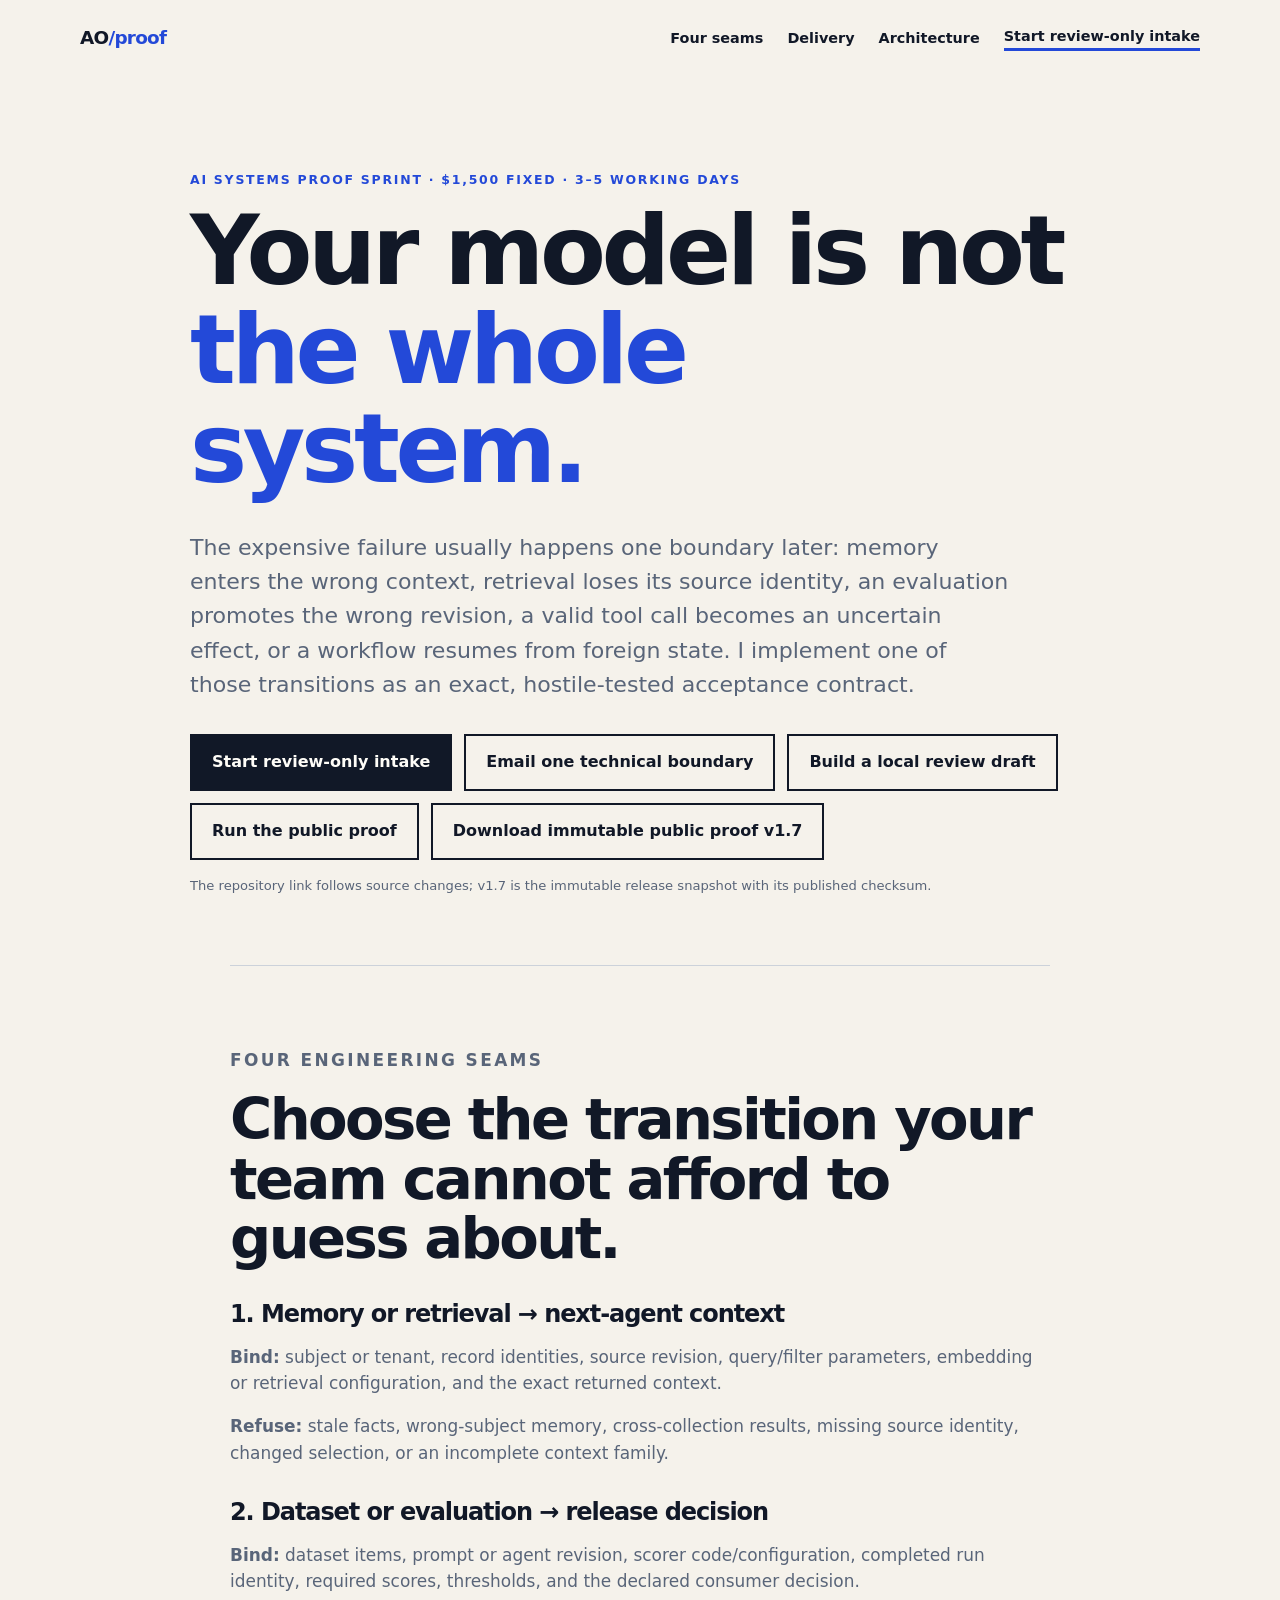
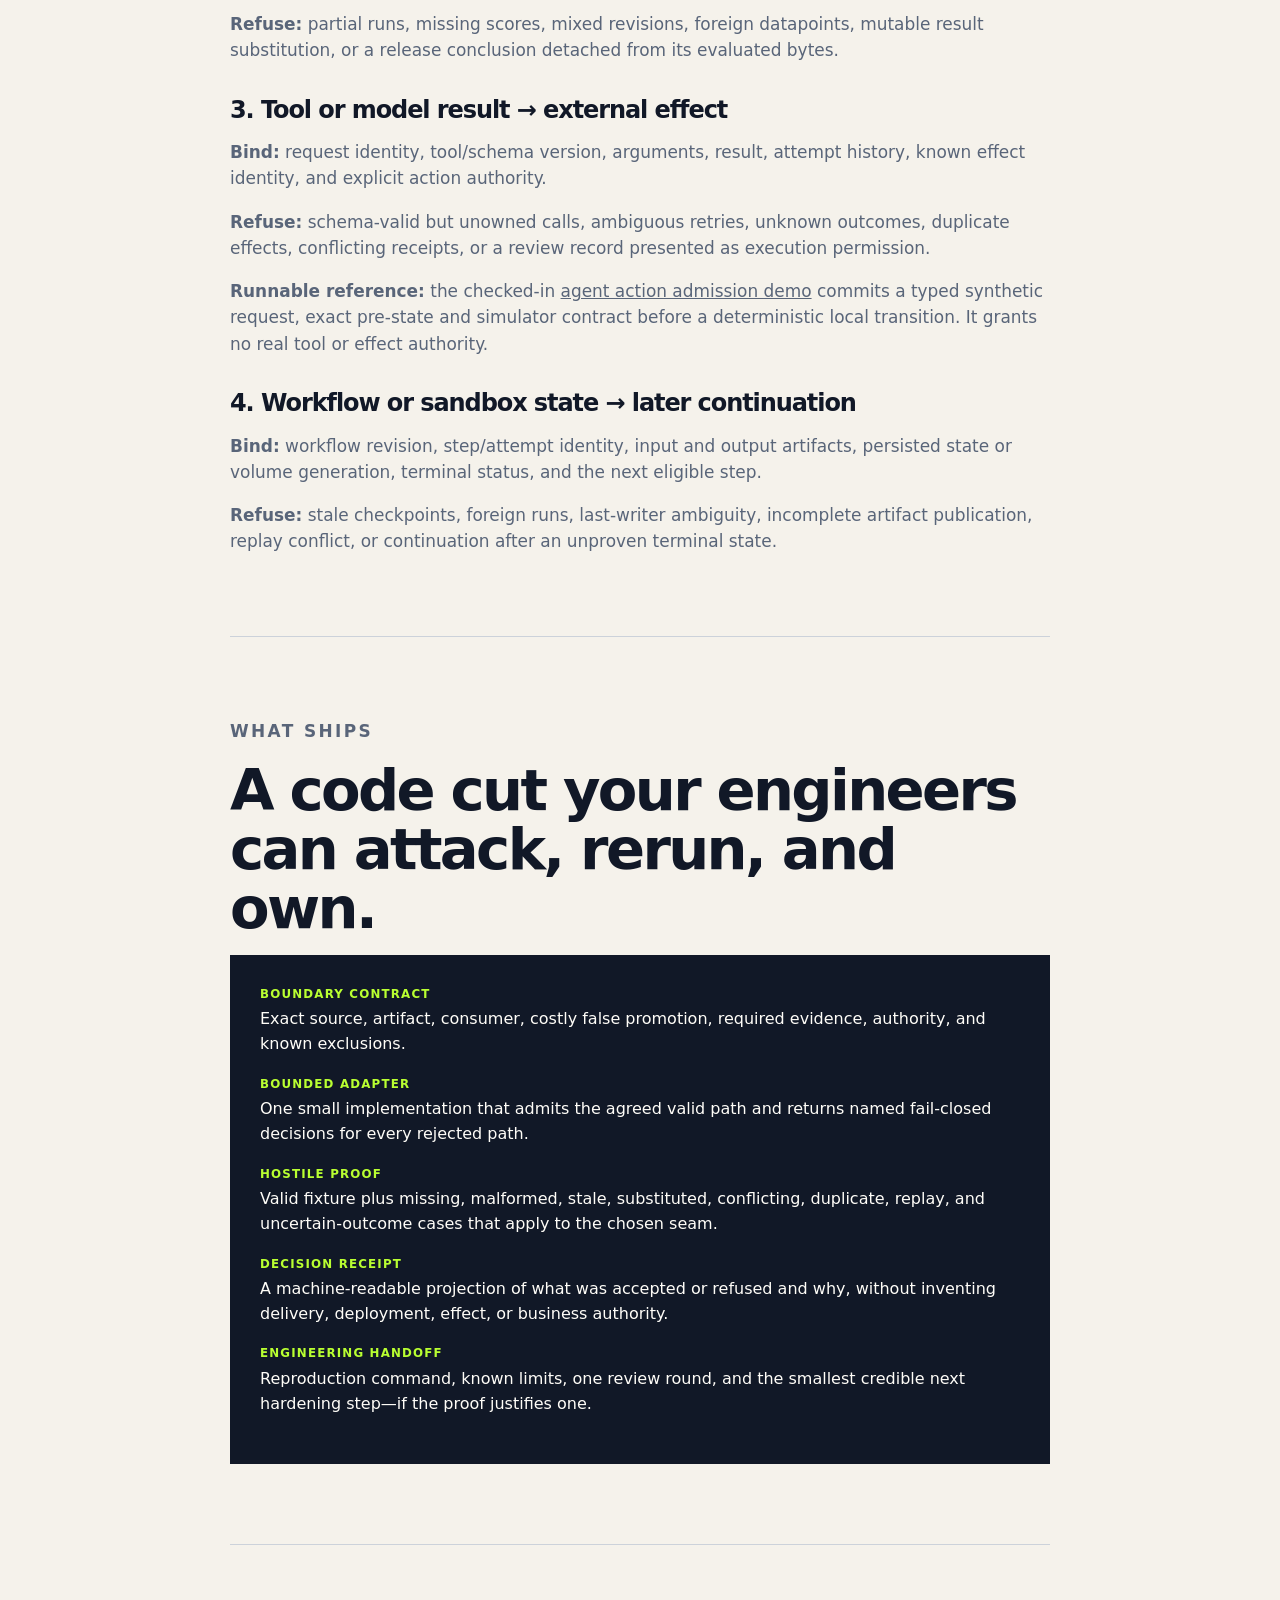
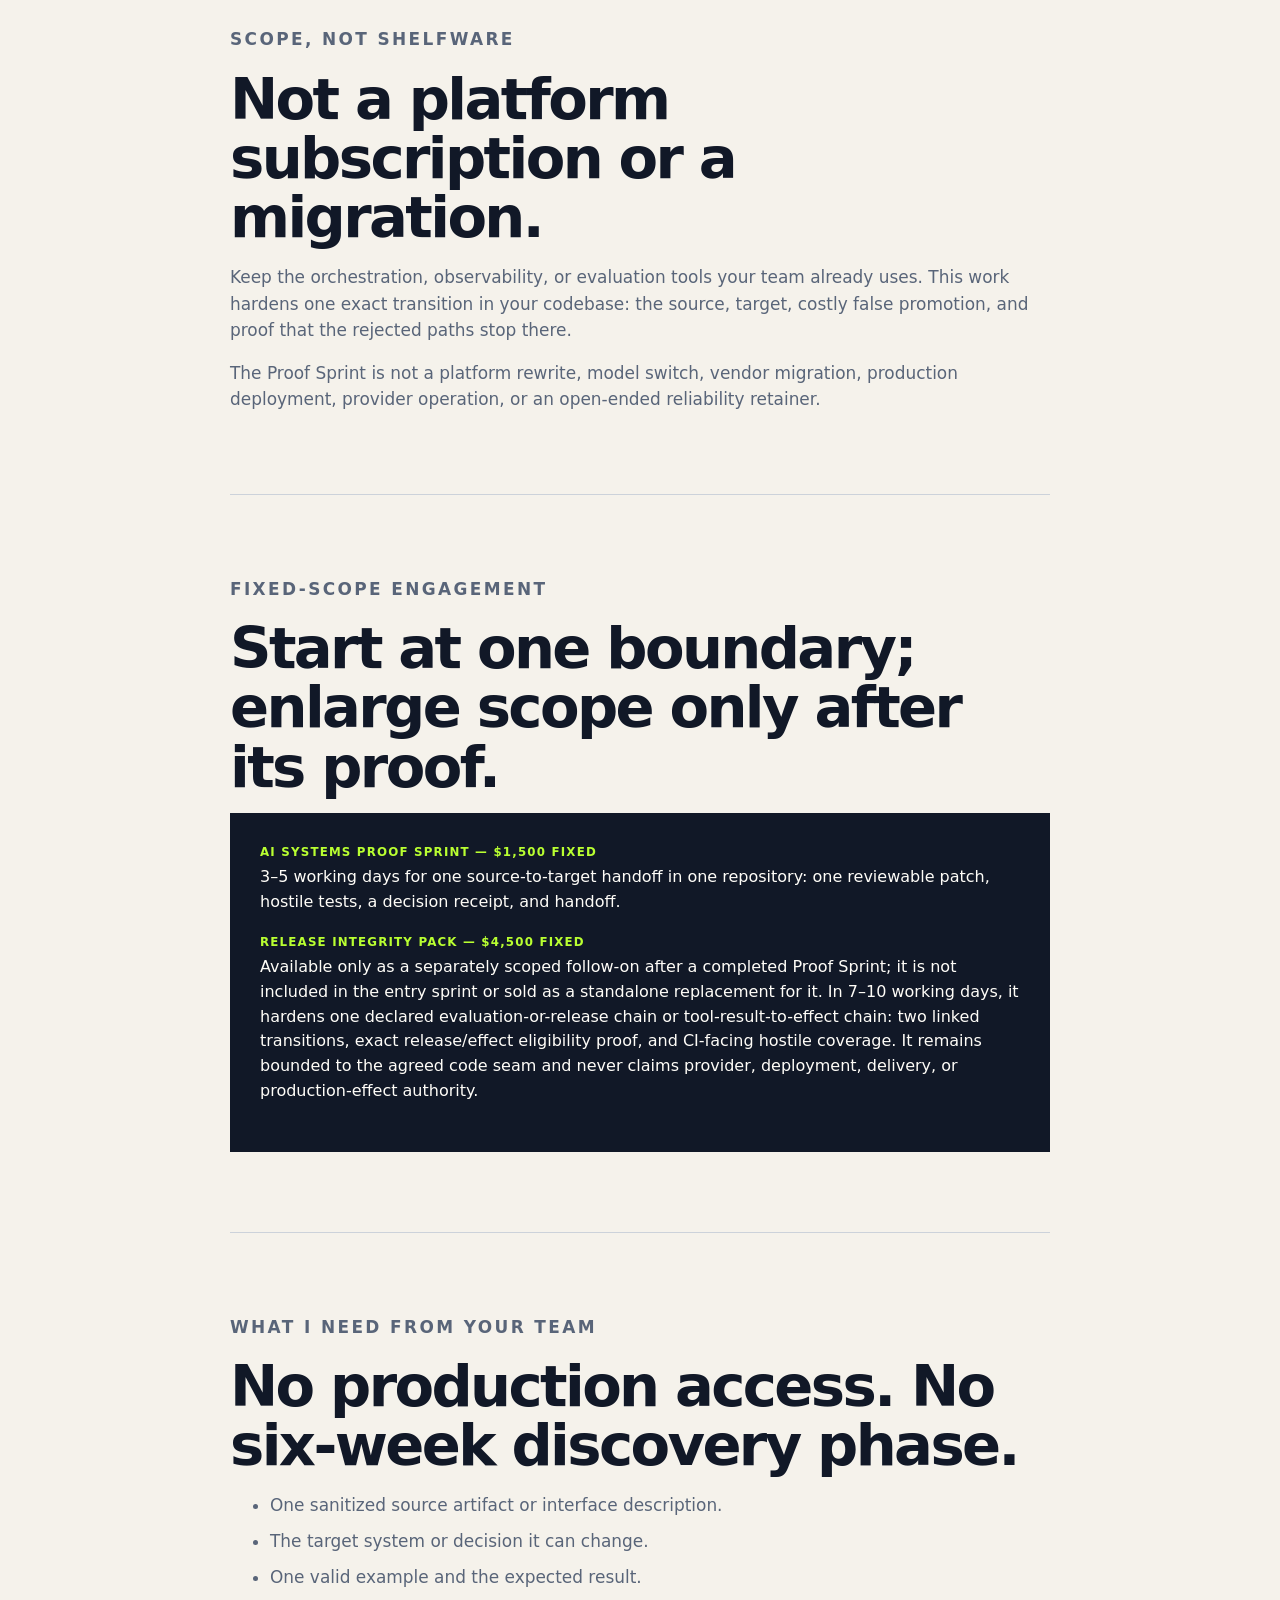
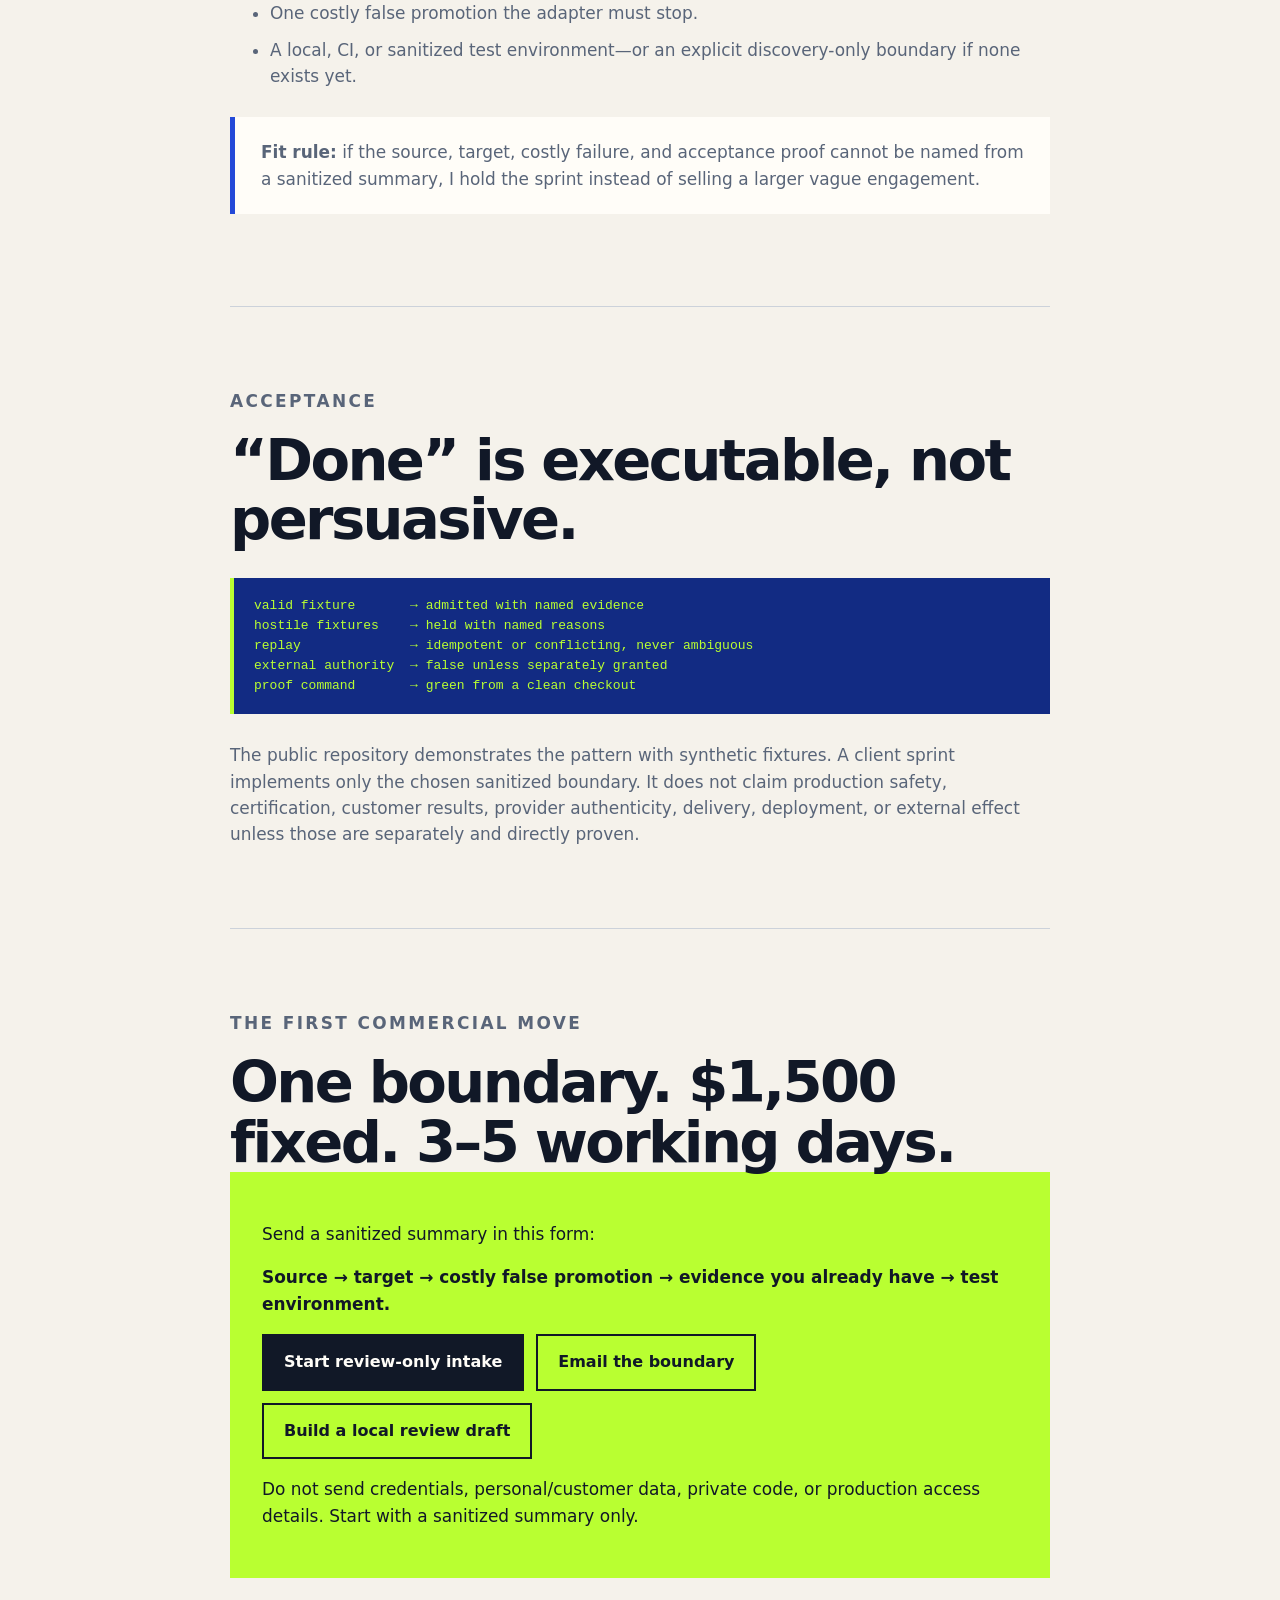
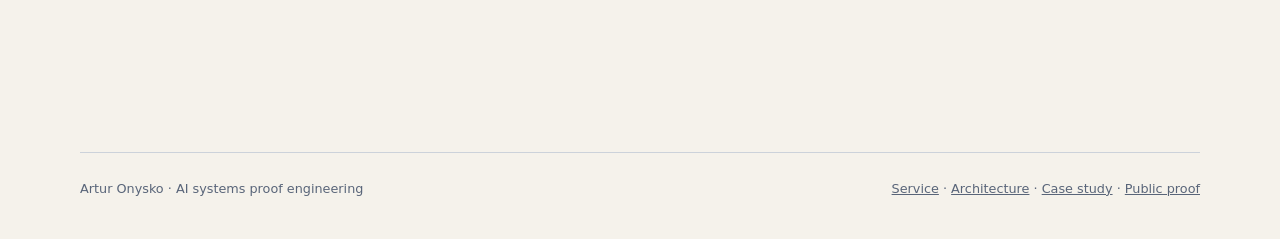
==== docs/ai-systems-sprint.html @ f6f696f4 "Merge pull request #33 from DiadkoShmek/agent/review-only-intake-primary Route Sprint primary CTA to" ====
<!doctype html>
<html lang="en">
<head>
  <meta charset="utf-8">
  <meta name="viewport" content="width=device-width, initial-scale=1">
  <meta name="description" content="A fixed $1,500 engineering sprint for one AI memory, retrieval, evaluation, tool, or workflow promotion boundary: code, hostile tests, decision receipt, and handoff.">
  <title>AI Systems Proof Sprint — Artur Onysko</title>
  <link rel="canonical" href="https://diadkoshmek.github.io/evidence-gated-agent-workflows/ai-systems-sprint.html">
  <meta property="og:type" content="website">
  <meta property="og:site_name" content="AI Systems Proof Sprint">
  <meta property="og:title" content="AI Systems Proof Sprint — Artur Onysko">
  <meta property="og:description" content="One exact AI-system promotion boundary, implemented and attacked in code in 3–5 working days.">
  <meta property="og:url" content="https://diadkoshmek.github.io/evidence-gated-agent-workflows/ai-systems-sprint.html">
  <meta name="twitter:card" content="summary">
  <meta name="twitter:title" content="AI Systems Proof Sprint">
  <meta name="twitter:description" content="Memory, retrieval, evaluation, tool and workflow handoffs that fail closed before promotion.">
  <script type="application/ld+json">{"@context":"https://schema.org","@type":"Service","name":"AI Systems Proof Sprint","description":"A fixed engineering sprint for one AI-system promotion boundary, with a bounded adapter, hostile tests, decision receipt and handoff.","url":"https://diadkoshmek.github.io/evidence-gated-agent-workflows/ai-systems-sprint.html","inLanguage":"en","provider":{"@type":"Person","name":"Artur Onysko"},"offers":{"@type":"Offer","price":"1500","priceCurrency":"USD"}}</script>
  <link rel="stylesheet" href="styles.css">
</head>
<body>
  <header class="nav shell">
    <a class="mark" href="en.html" aria-label="Service home">AO<span>/proof</span></a>
    <nav aria-label="AI systems sprint navigation">
      <a href="#seams">Four seams</a>
      <a href="#delivery">Delivery</a>
      <a href="architecture.html">Architecture</a>
      <a class="nav-cta" href="https://github.com/DiadkoShmek/evidence-gated-agent-workflows/issues/new?template=client-inquiry.yml">Start review-only intake</a>
    </nav>
  </header>

  <main>
    <article>
      <header class="article-hero shell">
        <p class="eyebrow">AI systems proof sprint · $1,500 fixed · 3–5 working days</p>
        <h1>Your model is not<br><em>the whole system.</em></h1>
        <p class="lede">The expensive failure usually happens one boundary later: memory enters the wrong context, retrieval loses its source identity, an evaluation promotes the wrong revision, a valid tool call becomes an uncertain effect, or a workflow resumes from foreign state. I implement one of those transitions as an exact, hostile-tested acceptance contract.</p>
        <div class="actions">
          <a class="button primary" href="https://github.com/DiadkoShmek/evidence-gated-agent-workflows/issues/new?template=client-inquiry.yml">Start review-only intake</a>
          <a class="button secondary" href="mailto:onyskoartur@gmail.com?subject=One%20broken%20AI%20handoff">Email one technical boundary</a>
          <a class="button secondary" href="en.html#intake">Build a local review draft</a>
          <a class="button secondary" href="https://github.com/DiadkoShmek/evidence-gated-agent-workflows">Run the public proof</a>
          <a class="button secondary" href="https://github.com/DiadkoShmek/evidence-gated-agent-workflows/releases/tag/public-proof-v1.7.0">Download immutable public proof v1.7</a>
        </div>
        <p class="micro">The repository link follows source changes; v1.7 is the immutable release snapshot with its published checksum.</p>
      </header>

      <div class="article-shell shell">
        <section id="seams">
          <p class="eyebrow">Four engineering seams</p>
          <h2>Choose the transition your team cannot afford to guess about.</h2>

          <h3>1. Memory or retrieval → next-agent context</h3>
          <p><strong>Bind:</strong> subject or tenant, record identities, source revision, query/filter parameters, embedding or retrieval configuration, and the exact returned context.</p>
          <p><strong>Refuse:</strong> stale facts, wrong-subject memory, cross-collection results, missing source identity, changed selection, or an incomplete context family.</p>

          <h3>2. Dataset or evaluation → release decision</h3>
          <p><strong>Bind:</strong> dataset items, prompt or agent revision, scorer code/configuration, completed run identity, required scores, thresholds, and the declared consumer decision.</p>
          <p><strong>Refuse:</strong> partial runs, missing scores, mixed revisions, foreign datapoints, mutable result substitution, or a release conclusion detached from its evaluated bytes.</p>

          <h3>3. Tool or model result → external effect</h3>
          <p><strong>Bind:</strong> request identity, tool/schema version, arguments, result, attempt history, known effect identity, and explicit action authority.</p>
          <p><strong>Refuse:</strong> schema-valid but unowned calls, ambiguous retries, unknown outcomes, duplicate effects, conflicting receipts, or a review record presented as execution permission.</p>
          <p><strong>Runnable reference:</strong> the checked-in <a href="https://github.com/DiadkoShmek/evidence-gated-agent-workflows/tree/main/agent-action-admission-demo">agent action admission demo</a> commits a typed synthetic request, exact pre-state and simulator contract before a deterministic local transition. It grants no real tool or effect authority.</p>

          <h3>4. Workflow or sandbox state → later continuation</h3>
          <p><strong>Bind:</strong> workflow revision, step/attempt identity, input and output artifacts, persisted state or volume generation, terminal status, and the next eligible step.</p>
          <p><strong>Refuse:</strong> stale checkpoints, foreign runs, last-writer ambiguity, incomplete artifact publication, replay conflict, or continuation after an unproven terminal state.</p>
        </section>

        <section id="delivery">
          <p class="eyebrow">What ships</p>
          <h2>A code cut your engineers can attack, rerun, and own.</h2>
          <dl class="article-decision">
            <dt>Boundary contract</dt><dd>Exact source, artifact, consumer, costly false promotion, required evidence, authority, and known exclusions.</dd>
            <dt>Bounded adapter</dt><dd>One small implementation that admits the agreed valid path and returns named fail-closed decisions for every rejected path.</dd>
            <dt>Hostile proof</dt><dd>Valid fixture plus missing, malformed, stale, substituted, conflicting, duplicate, replay, and uncertain-outcome cases that apply to the chosen seam.</dd>
            <dt>Decision receipt</dt><dd>A machine-readable projection of what was accepted or refused and why, without inventing delivery, deployment, effect, or business authority.</dd>
            <dt>Engineering handoff</dt><dd>Reproduction command, known limits, one review round, and the smallest credible next hardening step—if the proof justifies one.</dd>
          </dl>
        </section>

        <section>
          <p class="eyebrow">Scope, not shelfware</p>
          <h2>Not a platform subscription or a migration.</h2>
          <p>Keep the orchestration, observability, or evaluation tools your team already uses. This work hardens one exact transition in your codebase: the source, target, costly false promotion, and proof that the rejected paths stop there.</p>
          <p>The Proof Sprint is not a platform rewrite, model switch, vendor migration, production deployment, provider operation, or an open-ended reliability retainer.</p>
        </section>

        <section>
          <p class="eyebrow">Fixed-scope engagement</p>
          <h2>Start at one boundary; enlarge scope only after its proof.</h2>
          <dl class="article-decision">
            <dt>AI Systems Proof Sprint — $1,500 fixed</dt><dd>3–5 working days for one source-to-target handoff in one repository: one reviewable patch, hostile tests, a decision receipt, and handoff.</dd>
            <dt>Release Integrity Pack — $4,500 fixed</dt><dd>Available only as a separately scoped follow-on after a completed Proof Sprint; it is not included in the entry sprint or sold as a standalone replacement for it. In 7–10 working days, it hardens one declared evaluation-or-release chain or tool-result-to-effect chain: two linked transitions, exact release/effect eligibility proof, and CI-facing hostile coverage. It remains bounded to the agreed code seam and never claims provider, deployment, delivery, or production-effect authority.</dd>
          </dl>
        </section>

        <section>
          <p class="eyebrow">What I need from your team</p>
          <h2>No production access. No six-week discovery phase.</h2>
          <ul>
            <li>One sanitized source artifact or interface description.</li>
            <li>The target system or decision it can change.</li>
            <li>One valid example and the expected result.</li>
            <li>One costly false promotion the adapter must stop.</li>
            <li>A local, CI, or sanitized test environment—or an explicit discovery-only boundary if none exists yet.</li>
          </ul>
          <div class="article-callout"><p><strong>Fit rule:</strong> if the source, target, costly failure, and acceptance proof cannot be named from a sanitized summary, I hold the sprint instead of selling a larger vague engagement.</p></div>
        </section>

        <section>
          <p class="eyebrow">Acceptance</p>
          <h2>“Done” is executable, not persuasive.</h2>
          <pre><code>valid fixture       → admitted with named evidence
hostile fixtures    → held with named reasons
replay              → idempotent or conflicting, never ambiguous
external authority  → false unless separately granted
proof command       → green from a clean checkout</code></pre>
          <p>The public repository demonstrates the pattern with synthetic fixtures. A client sprint implements only the chosen sanitized boundary. It does not claim production safety, certification, customer results, provider authenticity, delivery, deployment, or external effect unless those are separately and directly proven.</p>
        </section>

        <section>
          <p class="eyebrow">The first commercial move</p>
          <h2>One boundary. $1,500 fixed. 3–5 working days.</h2>
          <div class="article-cta">
            <p>Send a sanitized summary in this form:</p>
            <p><strong>Source → target → costly false promotion → evidence you already have → test environment.</strong></p>
            <div class="actions">
              <a class="button primary" href="https://github.com/DiadkoShmek/evidence-gated-agent-workflows/issues/new?template=client-inquiry.yml">Start review-only intake</a>
              <a class="button secondary" href="mailto:onyskoartur@gmail.com?subject=One%20broken%20AI%20handoff">Email the boundary</a>
              <a class="button secondary" href="en.html#intake">Build a local review draft</a>
            </div>
            <p>Do not send credentials, personal/customer data, private code, or production access details. Start with a sanitized summary only.</p>
          </div>
        </section>
      </div>
    </article>
  </main>

  <footer class="shell">
    <span>Artur Onysko · AI systems proof engineering</span>
    <span><a href="en.html">Service</a> · <a href="architecture.html">Architecture</a> · <a href="case-study.html">Case study</a> · <a href="https://github.com/DiadkoShmek/evidence-gated-agent-workflows">Public proof</a></span>
  </footer>
</body>
</html>
---- docs/styles.css ----
:root {
  --ink: #111827;
  --muted: #596579;
  --paper: #f5f2eb;
  --white: #fffdf8;
  --acid: #b9ff31;
  --line: #ccd2da;
  --blue: #2349d8;
}

* { box-sizing: border-box; }
html { scroll-behavior: smooth; }
body {
  margin: 0;
  color: var(--ink);
  background: var(--paper);
  font-family: Inter, ui-sans-serif, system-ui, -apple-system, BlinkMacSystemFont, "Segoe UI", sans-serif;
  line-height: 1.55;
}
a { color: inherit; }
.shell { width: min(1120px, calc(100% - 40px)); margin-inline: auto; }
.nav { min-height: 76px; display: flex; align-items: center; justify-content: space-between; gap: 24px; }
.mark { font-weight: 900; letter-spacing: -.04em; text-decoration: none; font-size: 1.15rem; }
.mark span { color: var(--blue); }
nav { display: flex; align-items: center; gap: 24px; font-size: .9rem; font-weight: 700; }
nav a { text-decoration: none; }
.language-link { color: var(--blue); text-decoration: underline; text-underline-offset: 3px; }
.nav-cta { border-bottom: 3px solid var(--blue); }

.hero { padding: 96px 0 88px; max-width: 980px; }
.eyebrow { color: var(--blue); font-size: .78rem; font-weight: 900; letter-spacing: .14em; text-transform: uppercase; }
h1, h2, h3 { line-height: 1.03; letter-spacing: -.045em; margin: 0; }
h1 { font-size: clamp(3.35rem, 9vw, 7.4rem); max-width: 1000px; }
h1 em { font-style: normal; color: var(--blue); }
h2 { font-size: clamp(2.1rem, 5vw, 4.25rem); max-width: 840px; }
h3 { font-size: 1.5rem; }
.lede { max-width: 760px; color: var(--muted); font-size: clamp(1.1rem, 2vw, 1.38rem); margin: 32px 0; }
.actions { display: flex; flex-wrap: wrap; gap: 12px; }
.button { display: inline-block; padding: 14px 20px; border: 2px solid var(--ink); font-weight: 850; text-decoration: none; }
.primary { background: var(--ink); color: var(--white); }
.primary:hover, .primary:focus { background: var(--blue); border-color: var(--blue); }
.secondary { background: transparent; }
.micro { color: var(--muted); font-size: .82rem; margin-top: 16px; }

.signal { background: var(--ink); color: var(--white); }
.signal-grid { display: grid; grid-template-columns: repeat(4, 1fr); }
.signal-grid div { padding: 28px 22px; border-right: 1px solid #374151; }
.signal-grid div:last-child { border: 0; }
.signal strong { display: block; color: var(--acid); font-size: 2rem; }
.signal span { color: #c7ced8; font-size: .83rem; }

.section { padding-block: 110px; }
.decision-section { border-bottom: 1px solid var(--line); }
.decision-heading > p:last-child { color: var(--muted); font-size: 1.08rem; max-width: 820px; }
.decision-grid { display: grid; grid-template-columns: repeat(3, 1fr); gap: 16px; margin-top: 44px; }
.decision-grid article { background: var(--white); border: 1px solid var(--line); padding: 28px; }
.decision-grid span { color: var(--blue); font-size: .73rem; font-weight: 900; letter-spacing: .11em; text-transform: uppercase; }
.decision-grid h3 { margin: 34px 0 12px; }
.decision-grid p { color: var(--muted); margin: 0; }
.decision-offer { align-items: center; background: var(--acid); display: flex; gap: 32px; justify-content: space-between; margin-top: 16px; padding: 24px 28px; }
.decision-offer p { margin: 0; max-width: 780px; }
.decision-offer .button { flex: 0 0 auto; }
.cards { display: grid; grid-template-columns: repeat(3, 1fr); gap: 16px; margin-top: 52px; }
.cards article { min-height: 270px; background: var(--white); border: 1px solid var(--line); padding: 28px; }
.cards article > span { color: var(--blue); font-weight: 900; }
.cards h3 { margin-top: 58px; }
.cards p, .proof-section p, .fit-copy { color: var(--muted); }

.progression { border-top: 1px solid var(--line); }
.progression-heading > p:last-child { color: var(--muted); font-size: 1.08rem; max-width: 760px; }
.progression-steps { display: grid; grid-template-columns: repeat(3, 1fr); gap: 16px; list-style: none; margin: 52px 0 0; padding: 0; }
.progression-steps li { background: var(--white); border-top: 4px solid var(--blue); padding: 28px; }
.progression-steps span { color: var(--blue); font-size: .73rem; font-weight: 900; letter-spacing: .11em; text-transform: uppercase; }
.progression-steps h3 { margin: 46px 0 14px; }
.progression-steps p { color: var(--muted); margin: 0; }

.core-section { border-top: 1px solid var(--line); }
.core-heading > p:last-child { color: var(--muted); font-size: 1.08rem; max-width: 780px; }
.core-layout { display: grid; grid-template-columns: .8fr 1.2fr; gap: 24px; margin-top: 44px; }
.core-controls { display: grid; align-content: start; gap: 8px; }
.core-control { appearance: none; width: 100%; background: transparent; border: 1px solid var(--line); color: var(--ink); cursor: pointer; font: inherit; font-weight: 800; padding: 14px 16px; text-align: left; }
.core-control:hover, .core-control:focus-visible { border-color: var(--blue); outline: 3px solid color-mix(in srgb, var(--blue) 20%, transparent); outline-offset: 2px; }
.core-control.is-selected { background: var(--ink); border-color: var(--ink); color: var(--white); }
.core-card { background: var(--white); border: 1px solid var(--line); padding: 28px; }
.core-card h3 { font-size: clamp(1.9rem, 4vw, 2.8rem); margin: 8px 0 28px; }
.core-details { display: grid; grid-template-columns: repeat(2, minmax(0, 1fr)); gap: 18px; margin: 0; }
.core-details div { border-top: 1px solid var(--line); padding-top: 10px; }
.core-details dt { color: var(--blue); font-size: .73rem; font-weight: 900; letter-spacing: .11em; text-transform: uppercase; }
.core-details dd { font-weight: 800; margin: 4px 0 0; overflow-wrap: anywhere; }
.core-boundary { border-left: 4px solid var(--blue); color: var(--muted); font-size: .88rem; margin: 24px 0 0; max-width: 890px; padding-left: 14px; }

.proof-section { background: var(--blue); color: white; }
.proof-grid { display: grid; grid-template-columns: 1.4fr .8fr; gap: 72px; align-items: start; }
.proof-section .eyebrow { color: var(--acid); }
.proof-section p { color: #dce4ff; max-width: 680px; }
pre { padding: 18px 20px; background: #122b83; color: var(--acid); overflow-x: auto; border-left: 4px solid var(--acid); }
aside { background: white; color: var(--ink); padding: 30px; }
aside p { color: var(--muted) !important; }
.aside-label { color: var(--ink) !important; font-weight: 900; text-transform: uppercase; font-size: .76rem; letter-spacing: .1em; }
aside li { margin: 10px 0; }

.trace-section { border-top: 1px solid var(--line); }
.trace-heading > p:last-child { color: var(--muted); font-size: 1.08rem; max-width: 700px; }
.trace-layout { display: grid; grid-template-columns: .8fr 1.2fr; gap: 24px; margin-top: 44px; }
.trace-controls { display: grid; align-content: start; gap: 8px; }
.trace-control { appearance: none; width: 100%; background: transparent; border: 1px solid var(--line); color: var(--ink); cursor: pointer; font: inherit; font-weight: 800; padding: 14px 16px; text-align: left; }
.trace-control:hover, .trace-control:focus-visible { border-color: var(--blue); outline: 3px solid color-mix(in srgb, var(--blue) 20%, transparent); outline-offset: 2px; }
.trace-control.is-selected { background: var(--ink); border-color: var(--ink); color: var(--white); }
.trace-card { background: var(--white); border: 1px solid var(--line); padding: 28px; }
.trace-card h3 { font-size: clamp(1.9rem, 4vw, 2.8rem); margin: 8px 0 28px; }
.trace-kicker, .trace-details dt { color: var(--blue); font-size: .73rem; font-weight: 900; letter-spacing: .11em; margin: 0; text-transform: uppercase; }
.trace-details { display: grid; grid-template-columns: repeat(2, minmax(0, 1fr)); gap: 18px; margin: 0; }
.trace-details div { border-top: 1px solid var(--line); padding-top: 10px; }
.trace-details dd { font-weight: 800; margin: 4px 0 0; overflow-wrap: anywhere; }
.trace-explanation { color: var(--muted); margin: 28px 0 0; }
.trace-boundary { border-left: 4px solid var(--blue); color: var(--muted); font-size: .88rem; margin: 24px 0 0; max-width: 830px; padding-left: 14px; }

.intake-section { border-top: 1px solid var(--line); }
.intake-heading > p:last-child { color: var(--muted); font-size: 1.08rem; max-width: 760px; }
.intake-layout { display: grid; grid-template-columns: 1.1fr .9fr; gap: 24px; margin-top: 44px; }
.intake-choices { display: grid; gap: 18px; }
.intake-choices fieldset { border: 0; border-top: 1px solid var(--line); margin: 0; padding: 14px 0 0; }
.intake-choices legend { color: var(--blue); font-size: .73rem; font-weight: 900; letter-spacing: .11em; padding: 0; text-transform: uppercase; }
.choice-grid { display: grid; gap: 8px; margin-top: 12px; }
.intake-choice { appearance: none; background: var(--white); border: 1px solid var(--line); color: var(--ink); cursor: pointer; font: inherit; font-weight: 750; padding: 12px 14px; text-align: left; }
.intake-choice:hover, .intake-choice:focus-visible { border-color: var(--blue); outline: 3px solid color-mix(in srgb, var(--blue) 20%, transparent); outline-offset: 2px; }
.intake-choice.is-selected { background: var(--ink); border-color: var(--ink); color: var(--white); }
.intake-card { align-self: start; background: var(--white); border: 1px solid var(--line); padding: 28px; }
.intake-card h3 { font-size: clamp(1.8rem, 3.6vw, 2.6rem); margin: 8px 0 20px; }
.intake-card > p:not(.trace-kicker) { color: var(--muted); }
.intake-packet, .issue-form-bridge pre { background: var(--ink); border-left: 4px solid var(--acid); color: var(--white); font-size: .76rem; line-height: 1.45; margin: 0; white-space: pre-wrap; }
.issue-form-bridge { border-top: 1px solid var(--line); margin-top: 24px; padding-top: 20px; }
.issue-form-bridge h4 { font-size: 1rem; margin: 8px 0 14px; }
.intake-card .button { margin-top: 6px; }
.intake-card .reset { background: transparent; color: var(--blue); font-size: .8rem; padding: 9px 12px; }
.intake-boundary { border-left: 4px solid var(--blue); color: var(--muted); font-size: .88rem; margin: 24px 0 0; max-width: 890px; padding-left: 14px; }

.fit { display: grid; grid-template-columns: 1fr 1fr; gap: 64px; align-items: start; }
.fit-copy { font-size: 1.1rem; }
.article-hero { max-width: 900px; padding: 82px 0 56px; }
.article-hero h1 { font-size: clamp(3rem, 7.5vw, 6.4rem); }
.article-hero .lede { max-width: 820px; }
.article-shell { max-width: 820px; padding-bottom: 110px; }
.article-shell section { border-top: 1px solid var(--line); padding: 64px 0; }
.article-shell h2 { font-size: clamp(2rem, 4.5vw, 3.6rem); }
.article-shell h3 { margin: 34px 0 10px; }
.article-shell p, .article-shell li { color: var(--muted); font-size: 1.06rem; }
.article-shell li { margin: 10px 0; }
.article-shell pre { margin: 28px 0; }
.article-callout { background: var(--white); border-left: 5px solid var(--blue); margin: 28px 0; padding: 22px 26px; }
.article-callout p { margin: 0; }
.article-decision { background: var(--ink); color: var(--white); padding: 30px; }
.article-decision dt { color: var(--acid); font-size: .74rem; font-weight: 900; letter-spacing: .1em; text-transform: uppercase; }
.article-decision dd { margin: 4px 0 18px; overflow-wrap: anywhere; }
.article-cta { background: var(--acid); padding: 32px; }
.article-cta p { color: var(--ink); }
.closing { border-top: 1px solid var(--line); padding: 96px 0 112px; }
.closing h2 { margin-bottom: 30px; }
footer { border-top: 1px solid var(--line); padding: 26px 0 40px; display: flex; justify-content: space-between; gap: 16px; color: var(--muted); font-size: .8rem; }

@media (max-width: 760px) {
  .shell { width: min(100% - 28px, 1120px); }
  nav { gap: 12px; }
  nav > a:not(.nav-cta):not(.language-link) { display: none; }
  .nav-cta { font-size: .76rem; }
  .hero { padding: 64px 0; }
  .signal-grid { grid-template-columns: 1fr 1fr; }
  .signal-grid div:nth-child(2) { border-right: 0; }
  .signal-grid div:nth-child(-n+2) { border-bottom: 1px solid #374151; }
  .cards, .decision-grid, .proof-grid, .fit, .trace-layout, .core-layout, .intake-layout, .progression-steps { grid-template-columns: 1fr; }
  .decision-offer { align-items: flex-start; flex-direction: column; }
  .trace-details, .core-details { grid-template-columns: 1fr; }
  .section { padding-block: 74px; }
  .cards article { min-height: 220px; }
  footer { flex-direction: column; }
}

@media (prefers-reduced-motion: reduce) {
  html { scroll-behavior: auto; }
}
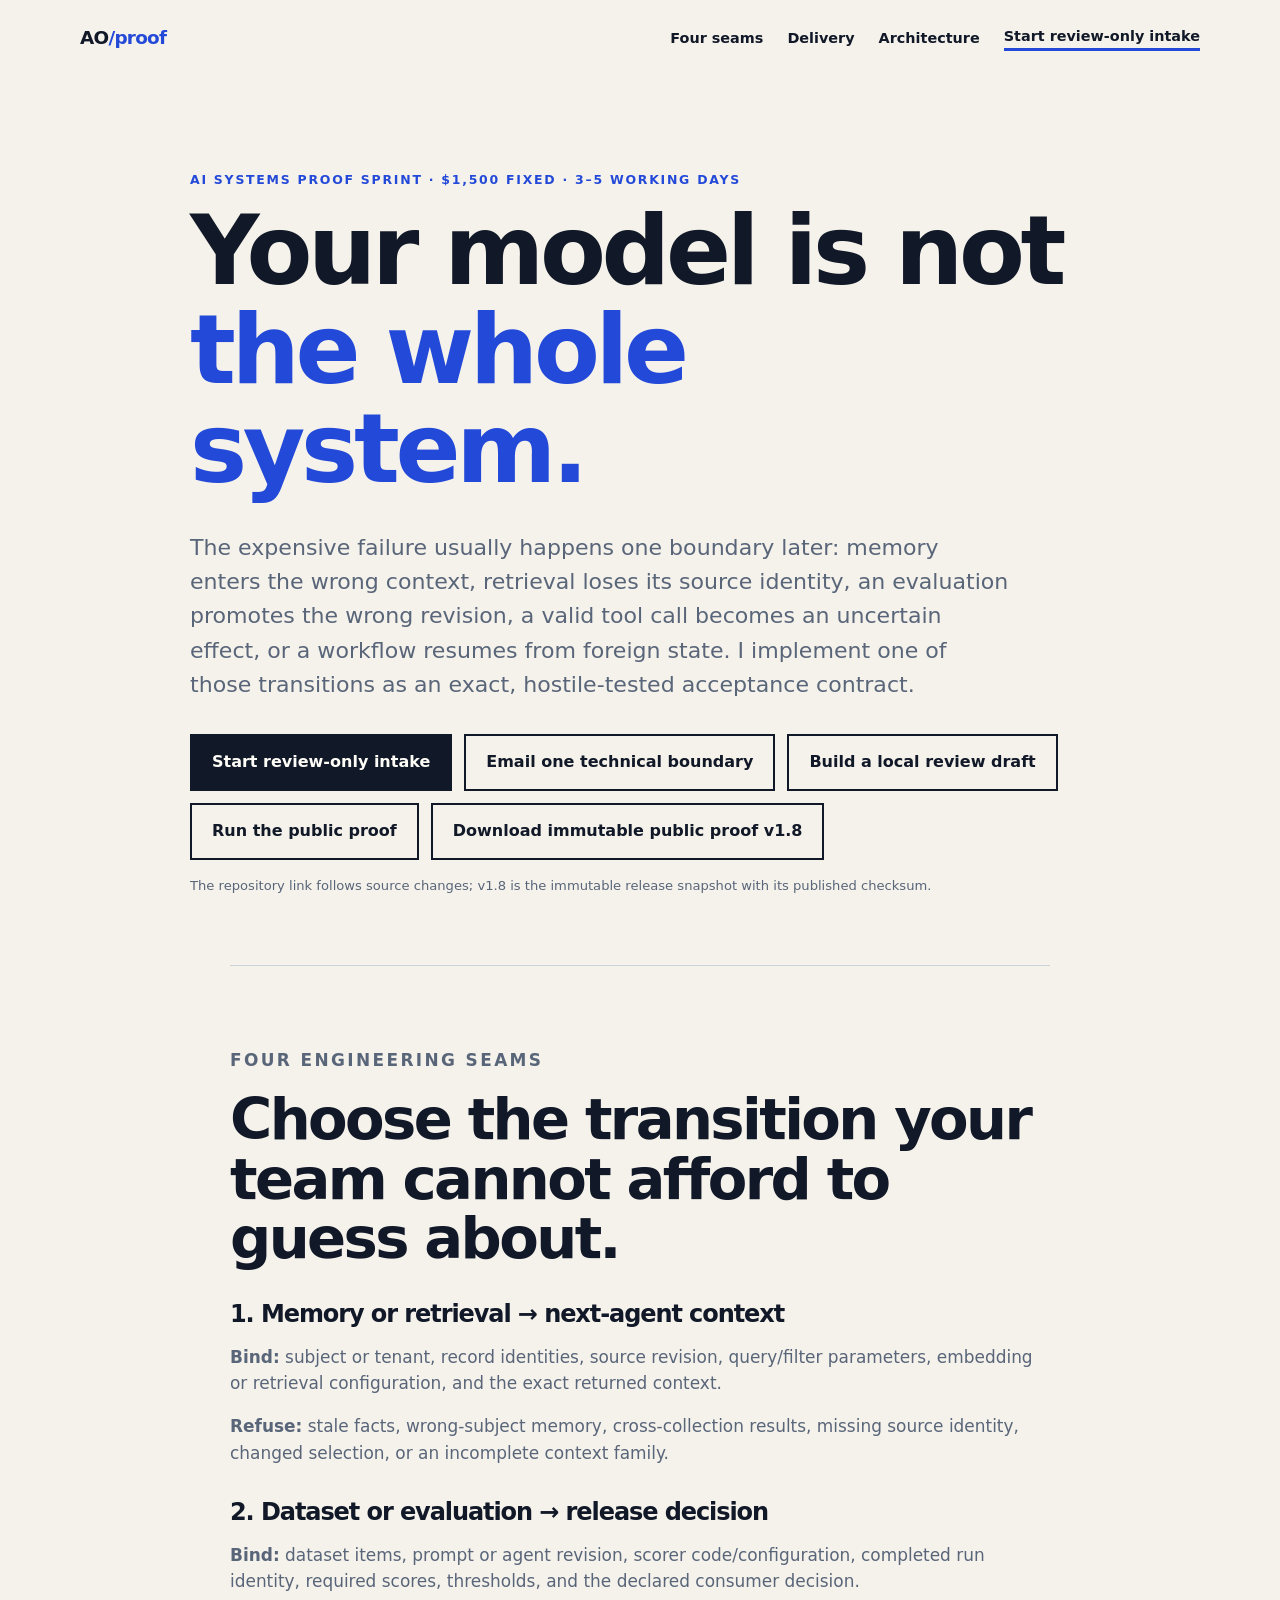
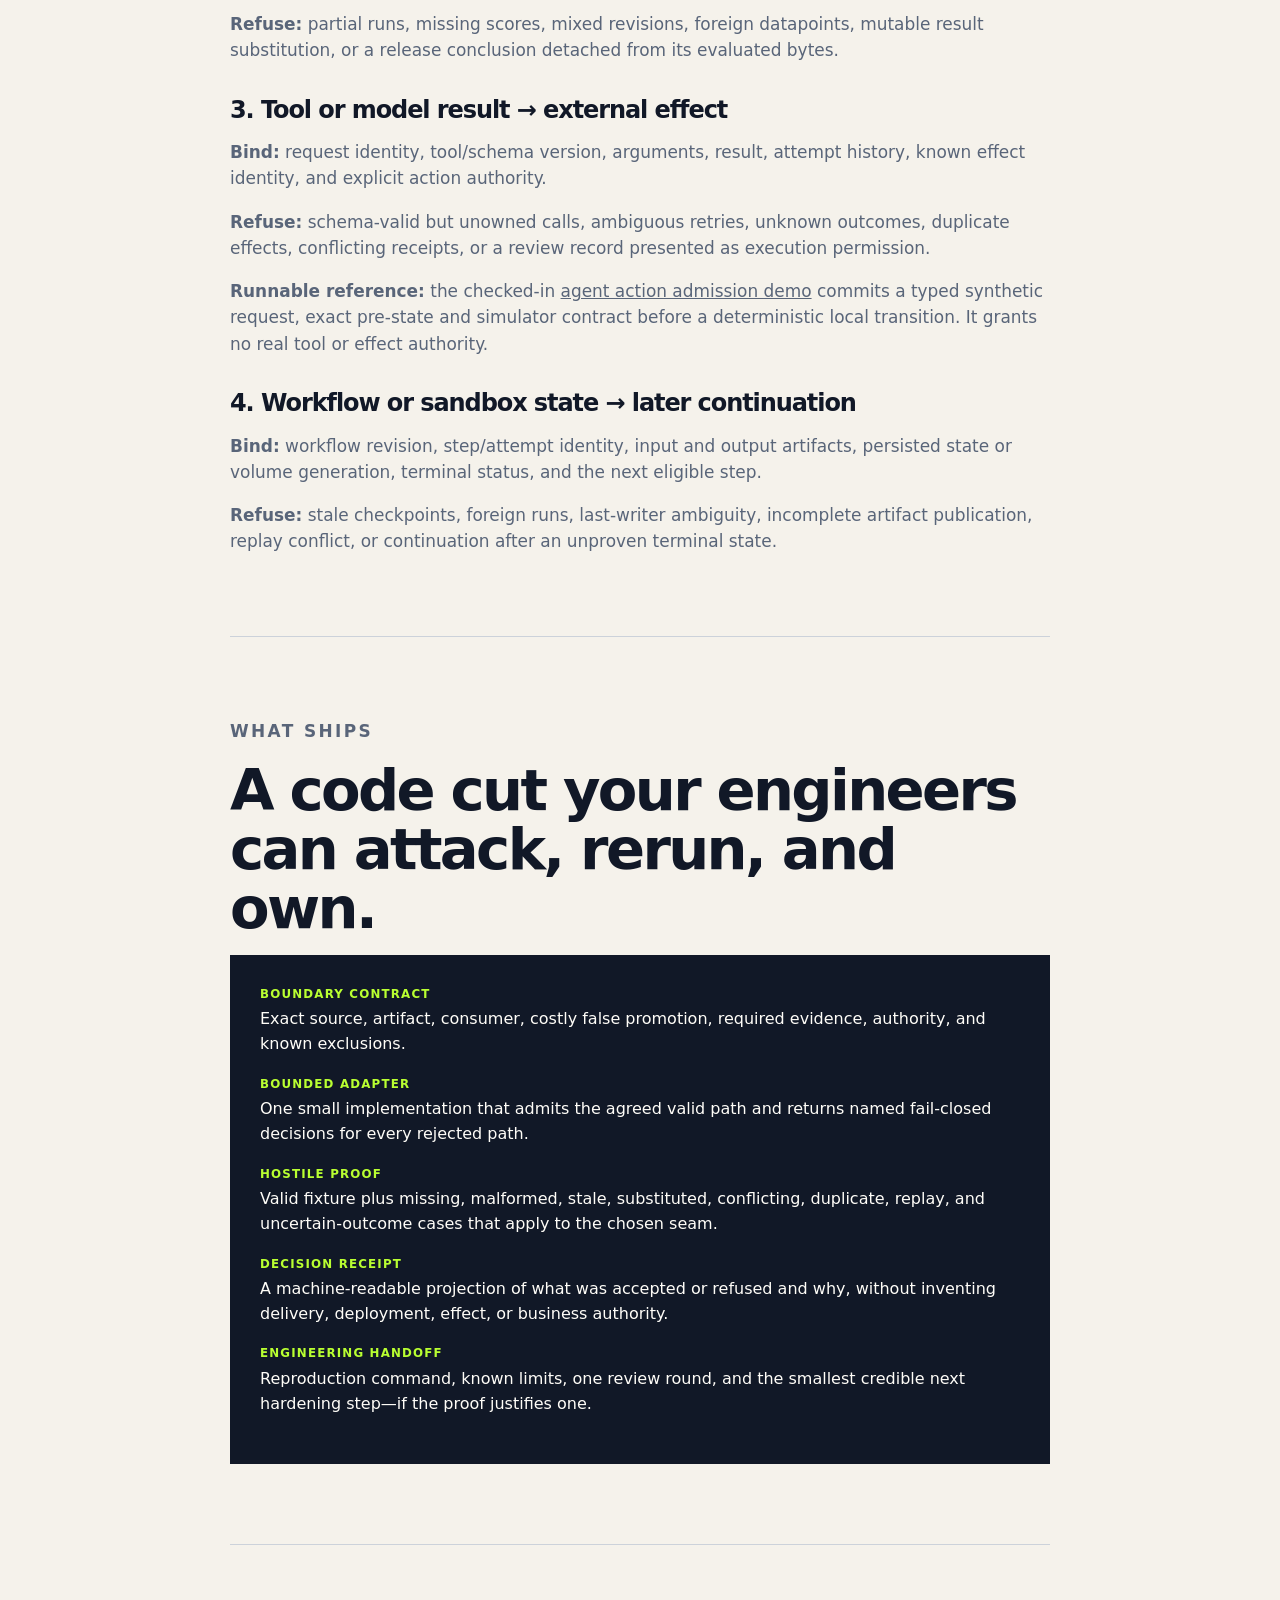
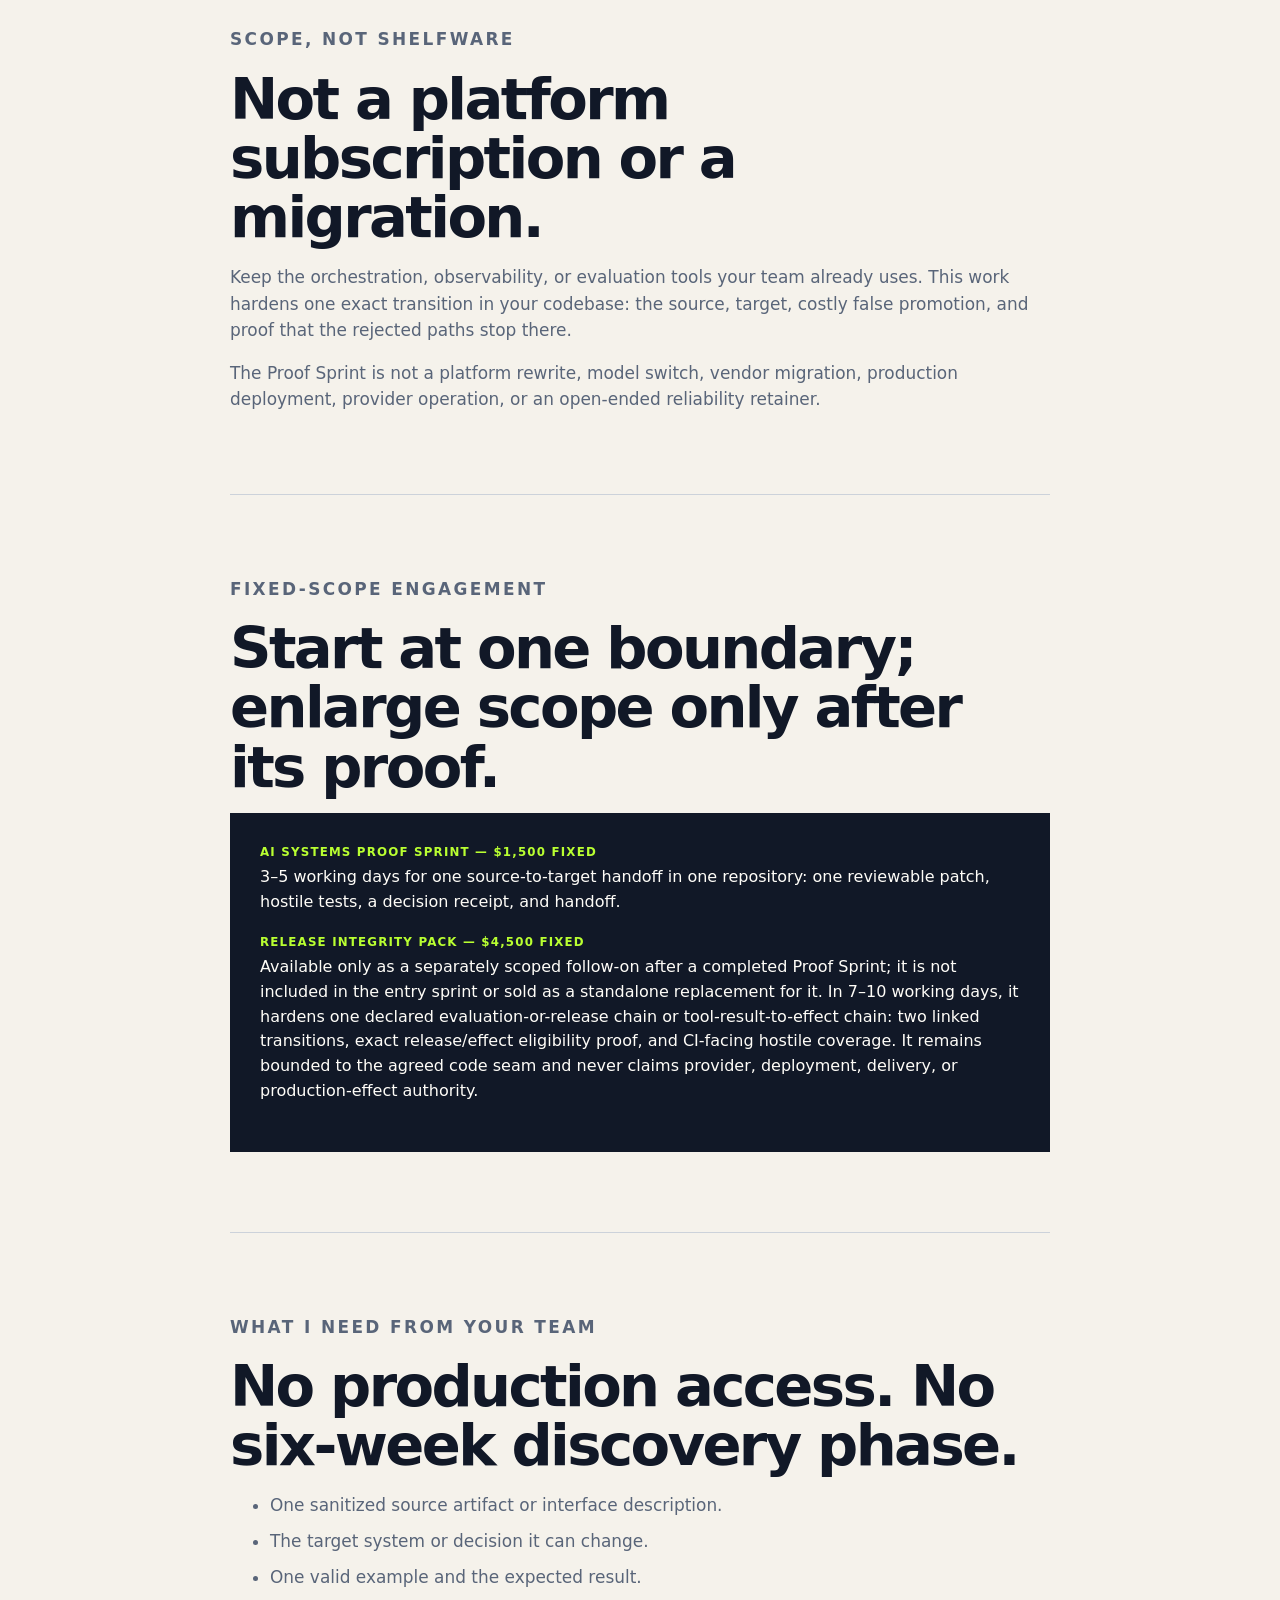
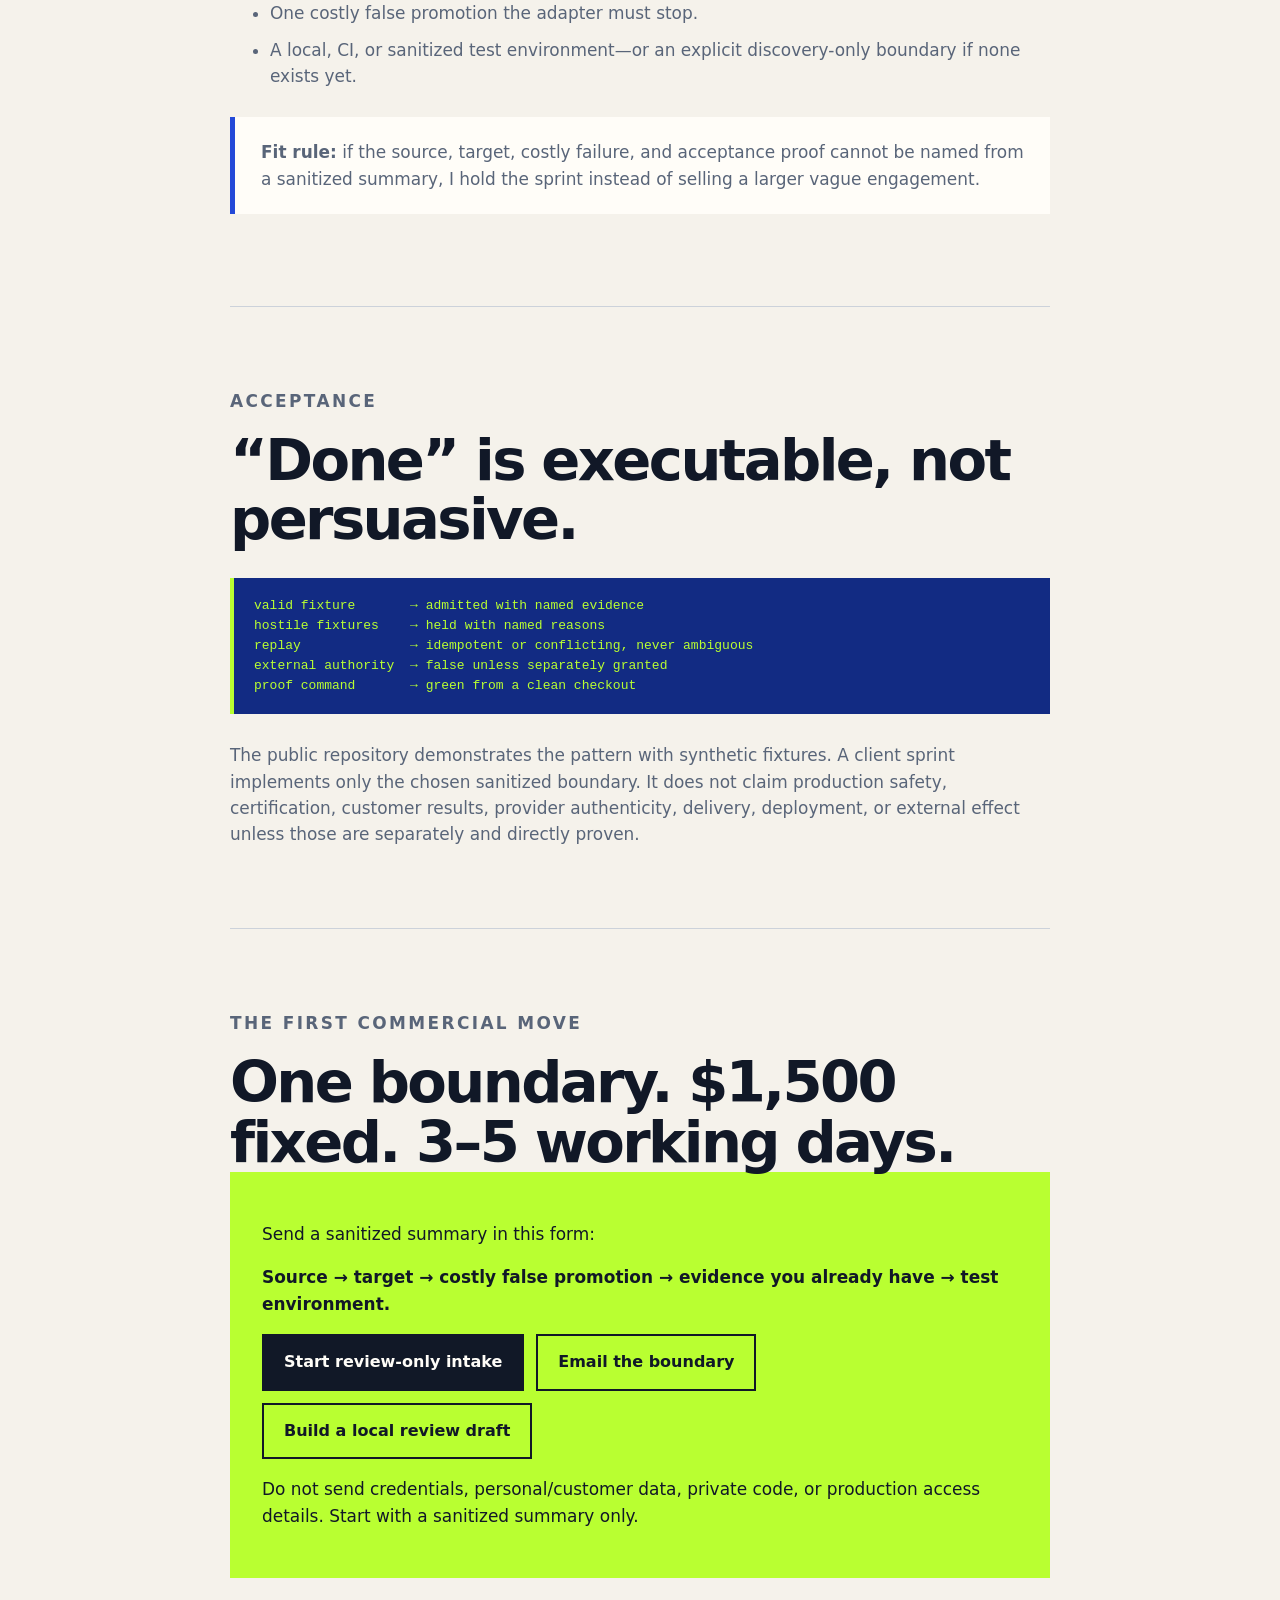
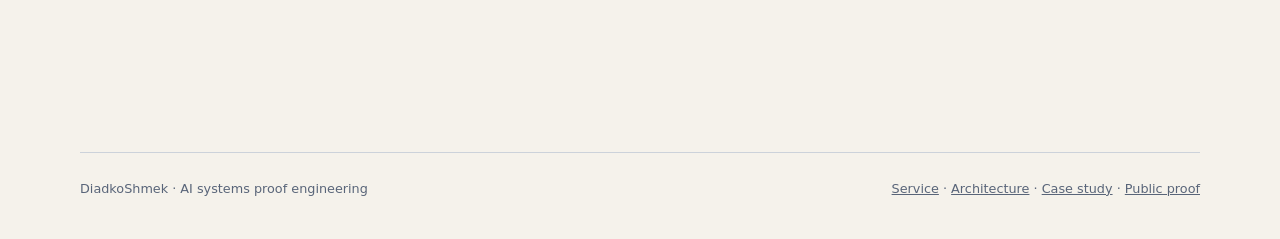
==== commit f3a75a49: "Point Sprint to immutable public proof v1.8" ====
--- a/docs/ai-systems-sprint.html
+++ b/docs/ai-systems-sprint.html
@@ -4,17 +4,17 @@
   <meta charset="utf-8">
   <meta name="viewport" content="width=device-width, initial-scale=1">
   <meta name="description" content="A fixed $1,500 engineering sprint for one AI memory, retrieval, evaluation, tool, or workflow promotion boundary: code, hostile tests, decision receipt, and handoff.">
-  <title>AI Systems Proof Sprint — Artur Onysko</title>
+  <title>AI Systems Proof Sprint — DiadkoShmek</title>
   <link rel="canonical" href="https://diadkoshmek.github.io/evidence-gated-agent-workflows/ai-systems-sprint.html">
   <meta property="og:type" content="website">
   <meta property="og:site_name" content="AI Systems Proof Sprint">
-  <meta property="og:title" content="AI Systems Proof Sprint — Artur Onysko">
+  <meta property="og:title" content="AI Systems Proof Sprint — DiadkoShmek">
   <meta property="og:description" content="One exact AI-system promotion boundary, implemented and attacked in code in 3–5 working days.">
   <meta property="og:url" content="https://diadkoshmek.github.io/evidence-gated-agent-workflows/ai-systems-sprint.html">
   <meta name="twitter:card" content="summary">
   <meta name="twitter:title" content="AI Systems Proof Sprint">
   <meta name="twitter:description" content="Memory, retrieval, evaluation, tool and workflow handoffs that fail closed before promotion.">
-  <script type="application/ld+json">{"@context":"https://schema.org","@type":"Service","name":"AI Systems Proof Sprint","description":"A fixed engineering sprint for one AI-system promotion boundary, with a bounded adapter, hostile tests, decision receipt and handoff.","url":"https://diadkoshmek.github.io/evidence-gated-agent-workflows/ai-systems-sprint.html","inLanguage":"en","provider":{"@type":"Person","name":"Artur Onysko"},"offers":{"@type":"Offer","price":"1500","priceCurrency":"USD"}}</script>
+  <script type="application/ld+json">{"@context":"https://schema.org","@type":"Service","name":"AI Systems Proof Sprint","description":"A fixed engineering sprint for one AI-system promotion boundary, with a bounded adapter, hostile tests, decision receipt and handoff.","url":"https://diadkoshmek.github.io/evidence-gated-agent-workflows/ai-systems-sprint.html","inLanguage":"en","provider":{"@type":"Person","name":"DiadkoShmek"},"offers":{"@type":"Offer","price":"1500","priceCurrency":"USD"}}</script>
   <link rel="stylesheet" href="styles.css">
 </head>
 <body>
@@ -36,12 +36,12 @@
         <p class="lede">The expensive failure usually happens one boundary later: memory enters the wrong context, retrieval loses its source identity, an evaluation promotes the wrong revision, a valid tool call becomes an uncertain effect, or a workflow resumes from foreign state. I implement one of those transitions as an exact, hostile-tested acceptance contract.</p>
         <div class="actions">
           <a class="button primary" href="https://github.com/DiadkoShmek/evidence-gated-agent-workflows/issues/new?template=client-inquiry.yml">Start review-only intake</a>
-          <a class="button secondary" href="mailto:onyskoartur@gmail.com?subject=One%20broken%20AI%20handoff">Email one technical boundary</a>
+          <a class="button secondary" href="mailto:207617272+DiadkoShmek@users.noreply.github.com?subject=One%20broken%20AI%20handoff">Email one technical boundary</a>
           <a class="button secondary" href="en.html#intake">Build a local review draft</a>
           <a class="button secondary" href="https://github.com/DiadkoShmek/evidence-gated-agent-workflows">Run the public proof</a>
-          <a class="button secondary" href="https://github.com/DiadkoShmek/evidence-gated-agent-workflows/releases/tag/public-proof-v1.7.0">Download immutable public proof v1.7</a>
+          <a class="button secondary" href="https://github.com/DiadkoShmek/evidence-gated-agent-workflows/releases/tag/public-proof-v1.8.0">Download immutable public proof v1.8</a>
         </div>
-        <p class="micro">The repository link follows source changes; v1.7 is the immutable release snapshot with its published checksum.</p>
+        <p class="micro">The repository link follows source changes; v1.8 is the immutable release snapshot with its published checksum.</p>
       </header>
 
       <div class="article-shell shell">
@@ -127,7 +127,7 @@
             <p><strong>Source → target → costly false promotion → evidence you already have → test environment.</strong></p>
             <div class="actions">
               <a class="button primary" href="https://github.com/DiadkoShmek/evidence-gated-agent-workflows/issues/new?template=client-inquiry.yml">Start review-only intake</a>
-              <a class="button secondary" href="mailto:onyskoartur@gmail.com?subject=One%20broken%20AI%20handoff">Email the boundary</a>
+              <a class="button secondary" href="mailto:207617272+DiadkoShmek@users.noreply.github.com?subject=One%20broken%20AI%20handoff">Email the boundary</a>
               <a class="button secondary" href="en.html#intake">Build a local review draft</a>
             </div>
             <p>Do not send credentials, personal/customer data, private code, or production access details. Start with a sanitized summary only.</p>
@@ -138,7 +138,7 @@
   </main>
 
   <footer class="shell">
-    <span>Artur Onysko · AI systems proof engineering</span>
+    <span>DiadkoShmek · AI systems proof engineering</span>
     <span><a href="en.html">Service</a> · <a href="architecture.html">Architecture</a> · <a href="case-study.html">Case study</a> · <a href="https://github.com/DiadkoShmek/evidence-gated-agent-workflows">Public proof</a></span>
   </footer>
 </body>
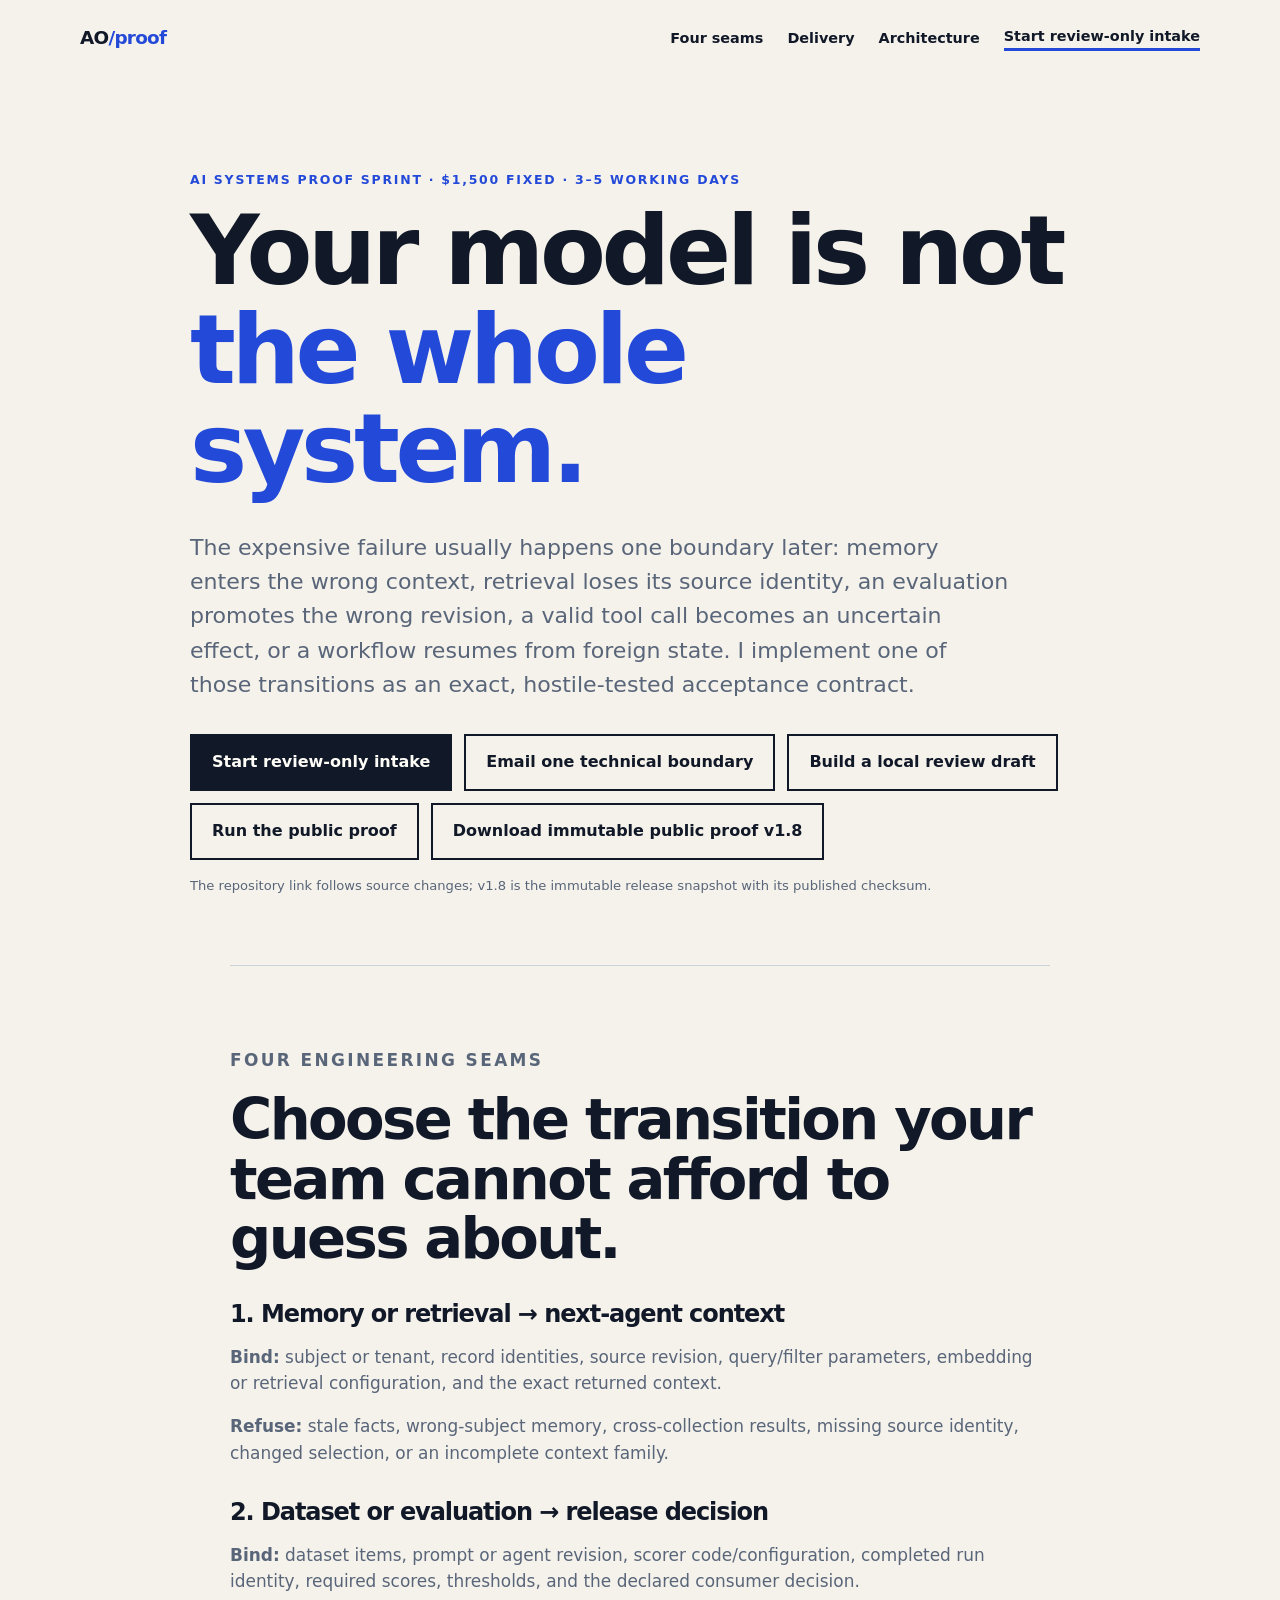
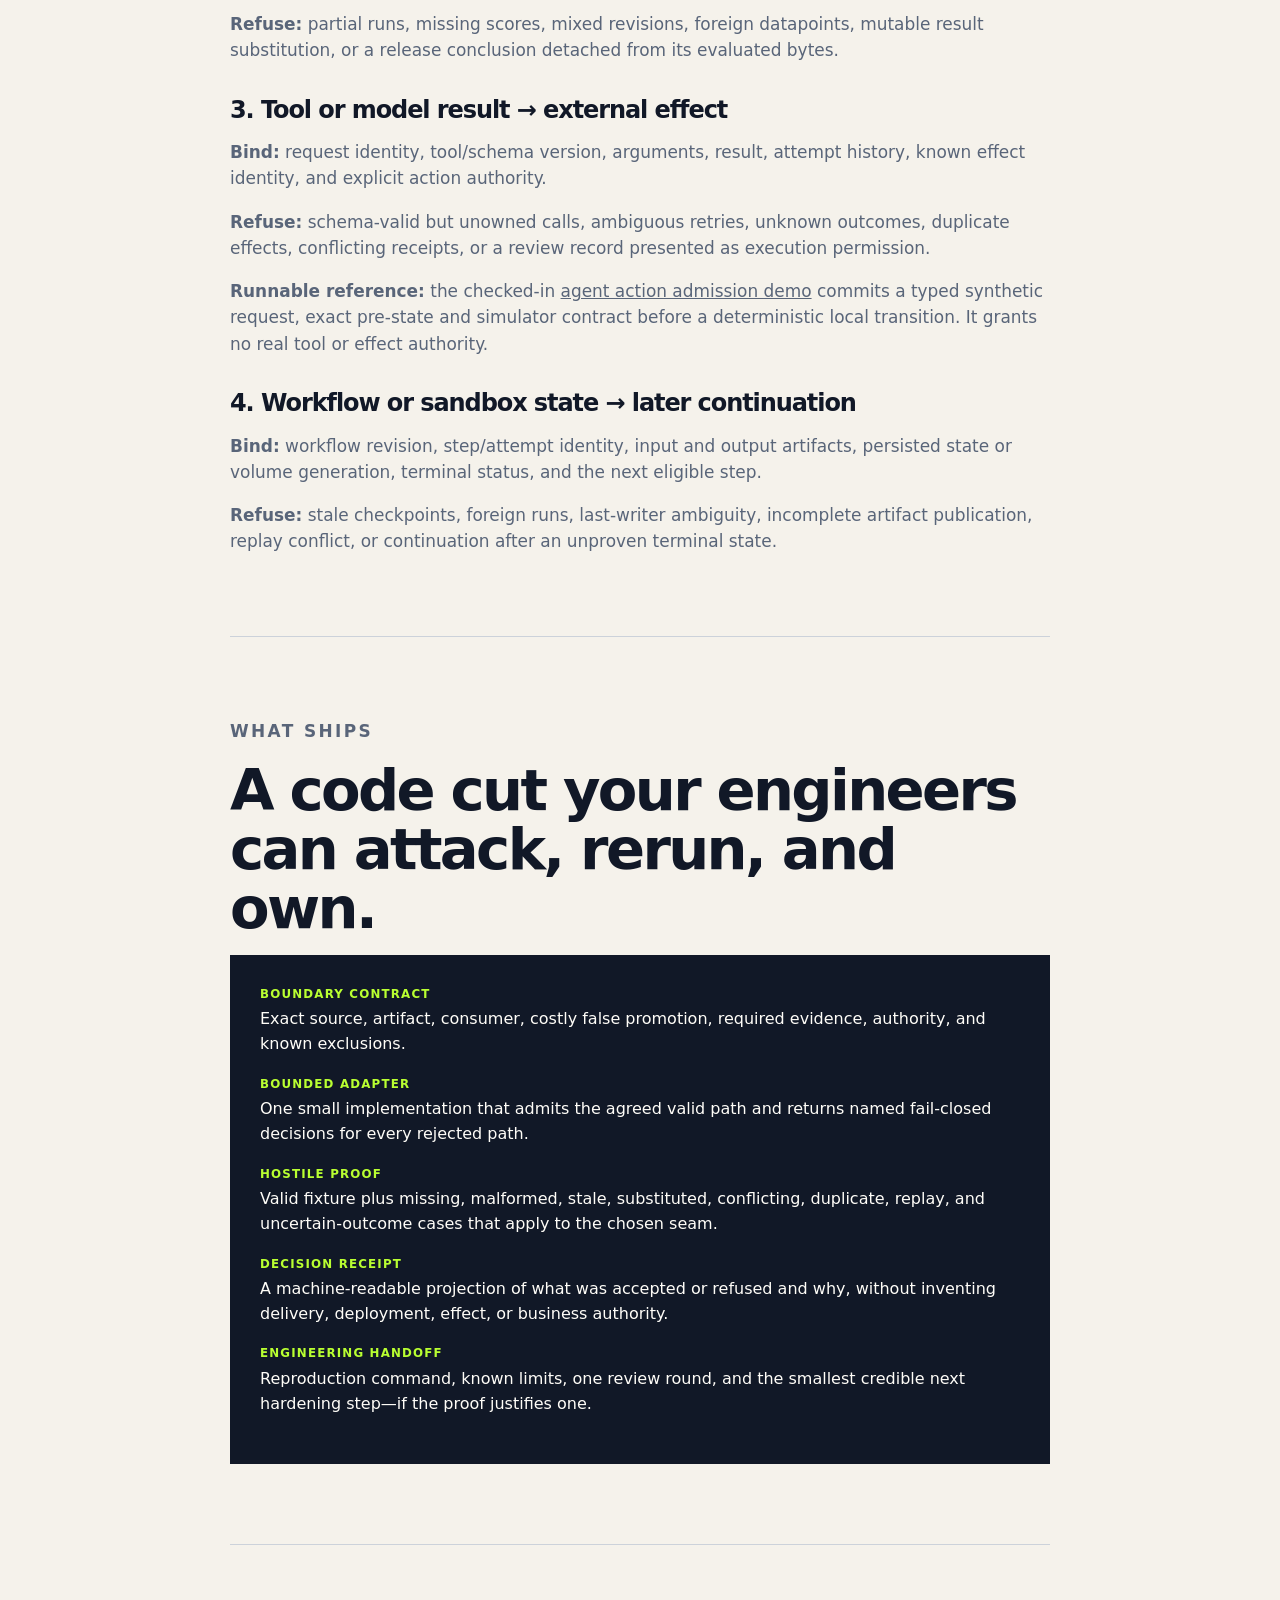
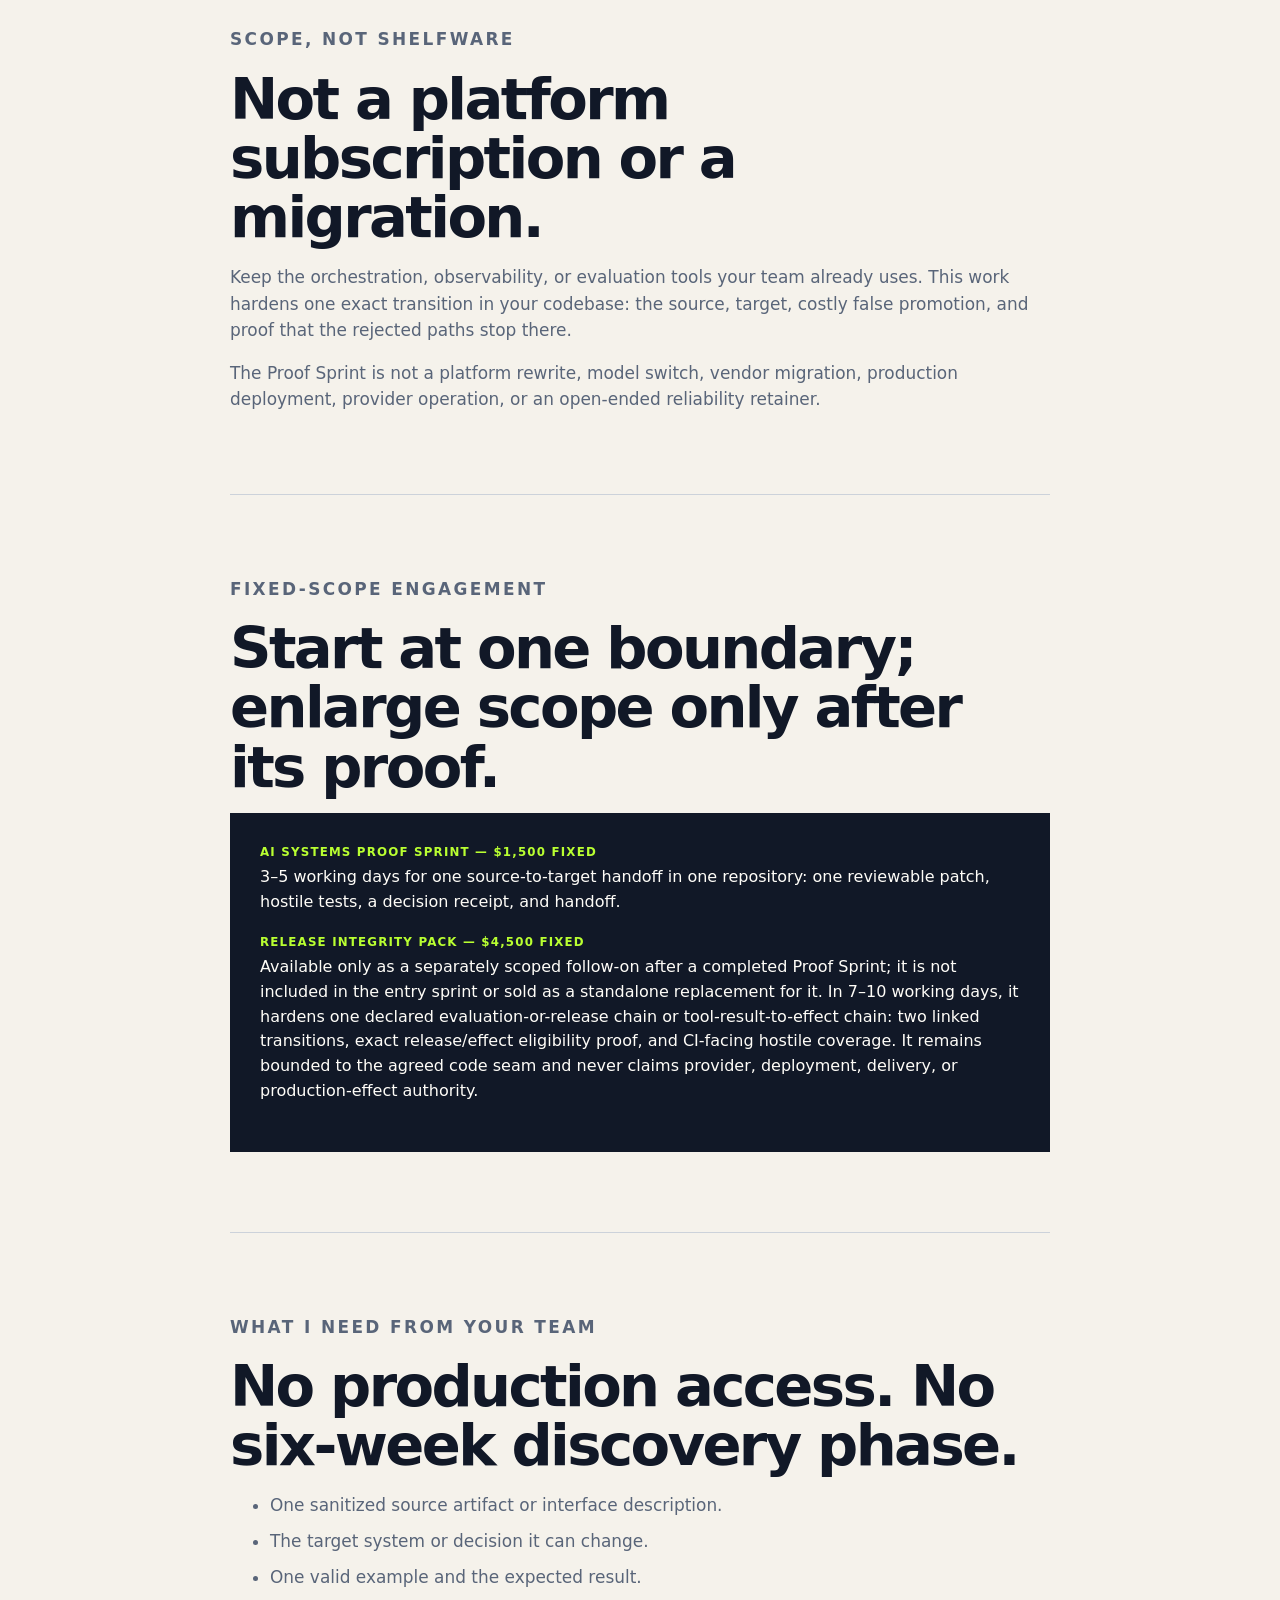
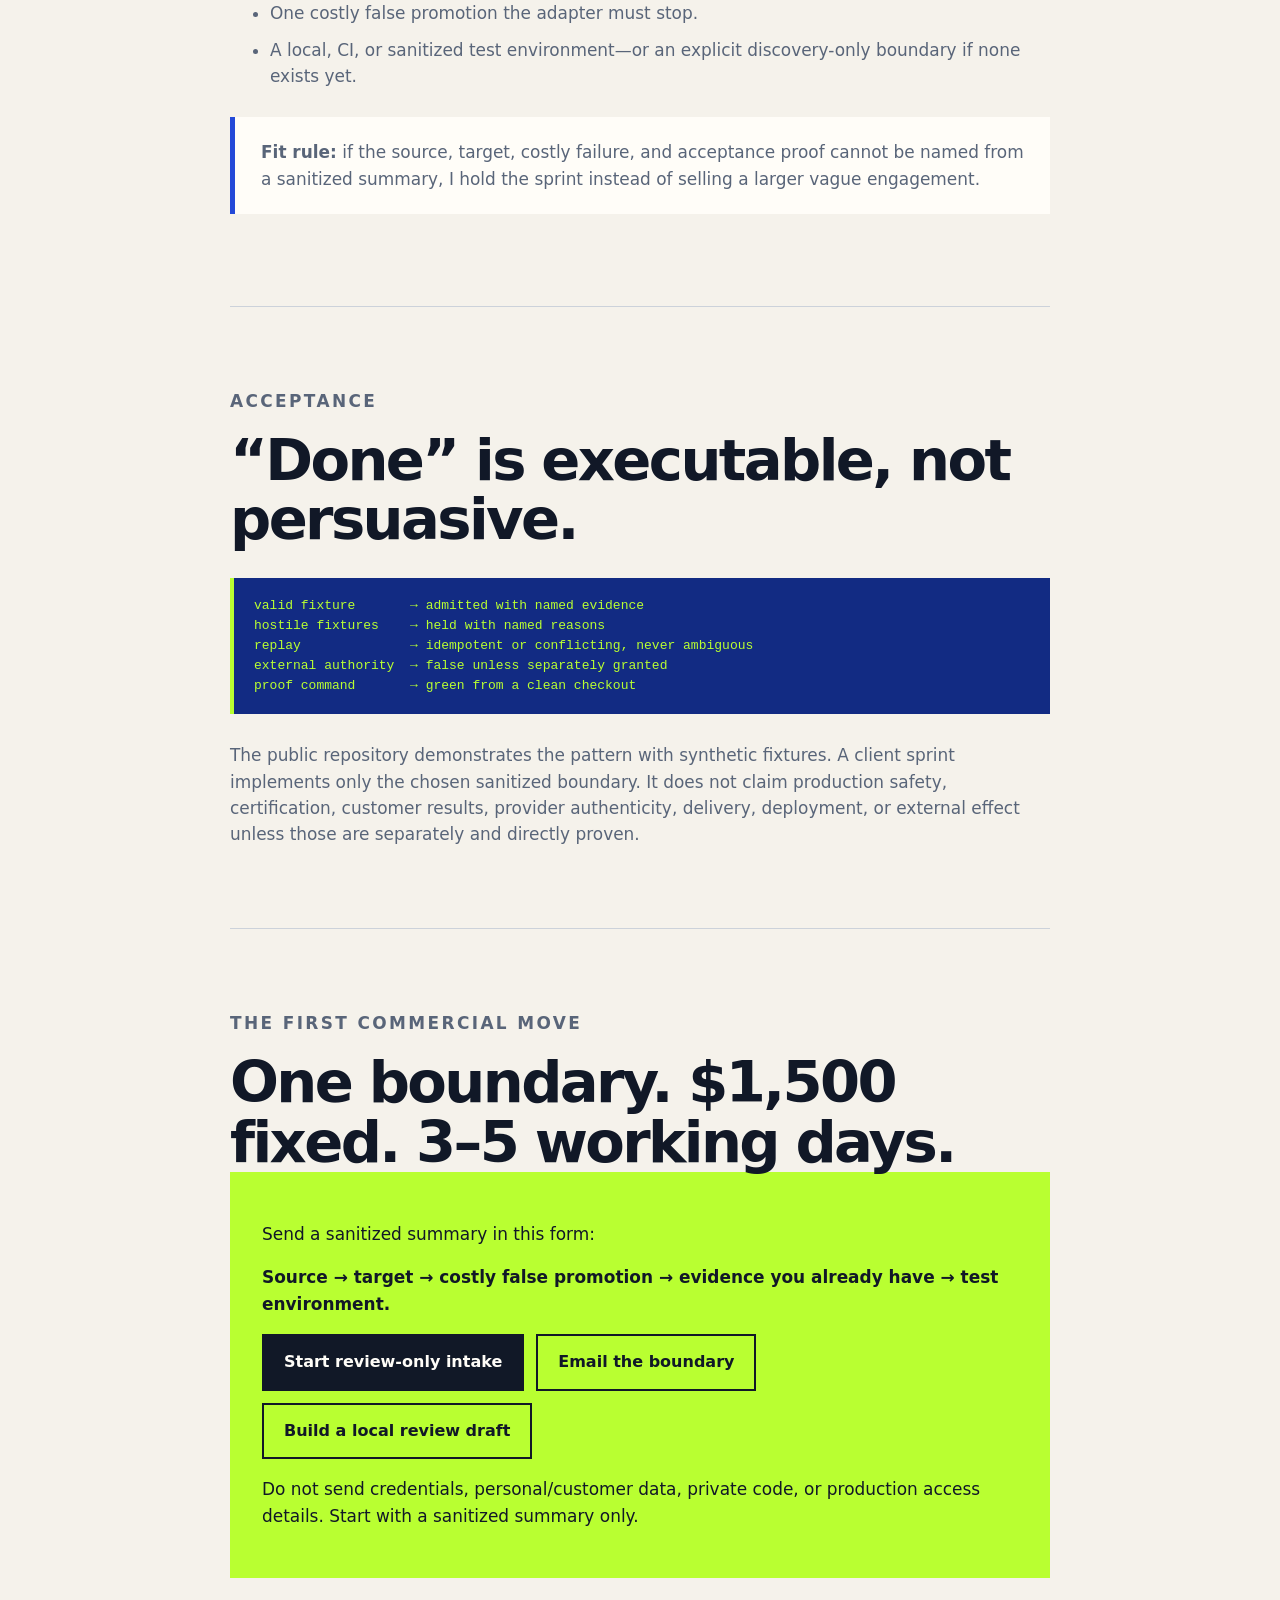
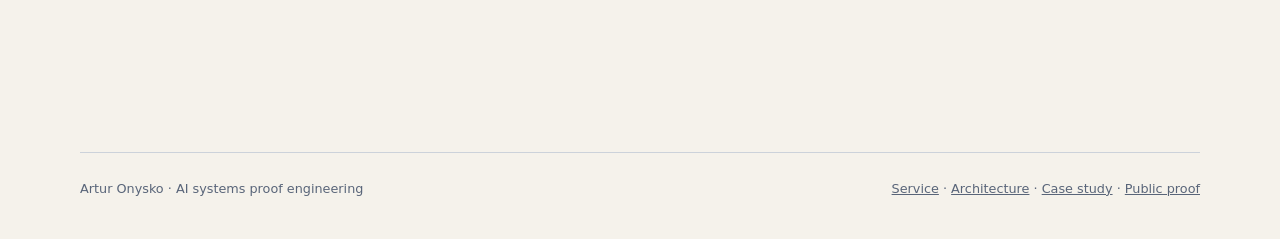
==== commit 3a12faba: "Point Sprint to immutable public proof v1.8" ====
--- a/docs/ai-systems-sprint.html
+++ b/docs/ai-systems-sprint.html
@@ -4,17 +4,17 @@
   <meta charset="utf-8">
   <meta name="viewport" content="width=device-width, initial-scale=1">
   <meta name="description" content="A fixed $1,500 engineering sprint for one AI memory, retrieval, evaluation, tool, or workflow promotion boundary: code, hostile tests, decision receipt, and handoff.">
-  <title>AI Systems Proof Sprint — DiadkoShmek</title>
+  <title>AI Systems Proof Sprint — Artur Onysko</title>
   <link rel="canonical" href="https://diadkoshmek.github.io/evidence-gated-agent-workflows/ai-systems-sprint.html">
   <meta property="og:type" content="website">
   <meta property="og:site_name" content="AI Systems Proof Sprint">
-  <meta property="og:title" content="AI Systems Proof Sprint — DiadkoShmek">
+  <meta property="og:title" content="AI Systems Proof Sprint — Artur Onysko">
   <meta property="og:description" content="One exact AI-system promotion boundary, implemented and attacked in code in 3–5 working days.">
   <meta property="og:url" content="https://diadkoshmek.github.io/evidence-gated-agent-workflows/ai-systems-sprint.html">
   <meta name="twitter:card" content="summary">
   <meta name="twitter:title" content="AI Systems Proof Sprint">
   <meta name="twitter:description" content="Memory, retrieval, evaluation, tool and workflow handoffs that fail closed before promotion.">
-  <script type="application/ld+json">{"@context":"https://schema.org","@type":"Service","name":"AI Systems Proof Sprint","description":"A fixed engineering sprint for one AI-system promotion boundary, with a bounded adapter, hostile tests, decision receipt and handoff.","url":"https://diadkoshmek.github.io/evidence-gated-agent-workflows/ai-systems-sprint.html","inLanguage":"en","provider":{"@type":"Person","name":"DiadkoShmek"},"offers":{"@type":"Offer","price":"1500","priceCurrency":"USD"}}</script>
+  <script type="application/ld+json">{"@context":"https://schema.org","@type":"Service","name":"AI Systems Proof Sprint","description":"A fixed engineering sprint for one AI-system promotion boundary, with a bounded adapter, hostile tests, decision receipt and handoff.","url":"https://diadkoshmek.github.io/evidence-gated-agent-workflows/ai-systems-sprint.html","inLanguage":"en","provider":{"@type":"Person","name":"Artur Onysko"},"offers":{"@type":"Offer","price":"1500","priceCurrency":"USD"}}</script>
   <link rel="stylesheet" href="styles.css">
 </head>
 <body>
@@ -36,7 +36,7 @@
         <p class="lede">The expensive failure usually happens one boundary later: memory enters the wrong context, retrieval loses its source identity, an evaluation promotes the wrong revision, a valid tool call becomes an uncertain effect, or a workflow resumes from foreign state. I implement one of those transitions as an exact, hostile-tested acceptance contract.</p>
         <div class="actions">
           <a class="button primary" href="https://github.com/DiadkoShmek/evidence-gated-agent-workflows/issues/new?template=client-inquiry.yml">Start review-only intake</a>
-          <a class="button secondary" href="mailto:207617272+DiadkoShmek@users.noreply.github.com?subject=One%20broken%20AI%20handoff">Email one technical boundary</a>
+          <a class="button secondary" href="mailto:onyskoartur@gmail.com?subject=One%20broken%20AI%20handoff">Email one technical boundary</a>
           <a class="button secondary" href="en.html#intake">Build a local review draft</a>
           <a class="button secondary" href="https://github.com/DiadkoShmek/evidence-gated-agent-workflows">Run the public proof</a>
           <a class="button secondary" href="https://github.com/DiadkoShmek/evidence-gated-agent-workflows/releases/tag/public-proof-v1.8.0">Download immutable public proof v1.8</a>
@@ -127,7 +127,7 @@
             <p><strong>Source → target → costly false promotion → evidence you already have → test environment.</strong></p>
             <div class="actions">
               <a class="button primary" href="https://github.com/DiadkoShmek/evidence-gated-agent-workflows/issues/new?template=client-inquiry.yml">Start review-only intake</a>
-              <a class="button secondary" href="mailto:207617272+DiadkoShmek@users.noreply.github.com?subject=One%20broken%20AI%20handoff">Email the boundary</a>
+              <a class="button secondary" href="mailto:onyskoartur@gmail.com?subject=One%20broken%20AI%20handoff">Email the boundary</a>
               <a class="button secondary" href="en.html#intake">Build a local review draft</a>
             </div>
             <p>Do not send credentials, personal/customer data, private code, or production access details. Start with a sanitized summary only.</p>
@@ -138,7 +138,7 @@
   </main>
 
   <footer class="shell">
-    <span>DiadkoShmek · AI systems proof engineering</span>
+    <span>Artur Onysko · AI systems proof engineering</span>
     <span><a href="en.html">Service</a> · <a href="architecture.html">Architecture</a> · <a href="case-study.html">Case study</a> · <a href="https://github.com/DiadkoShmek/evidence-gated-agent-workflows">Public proof</a></span>
   </footer>
 </body>
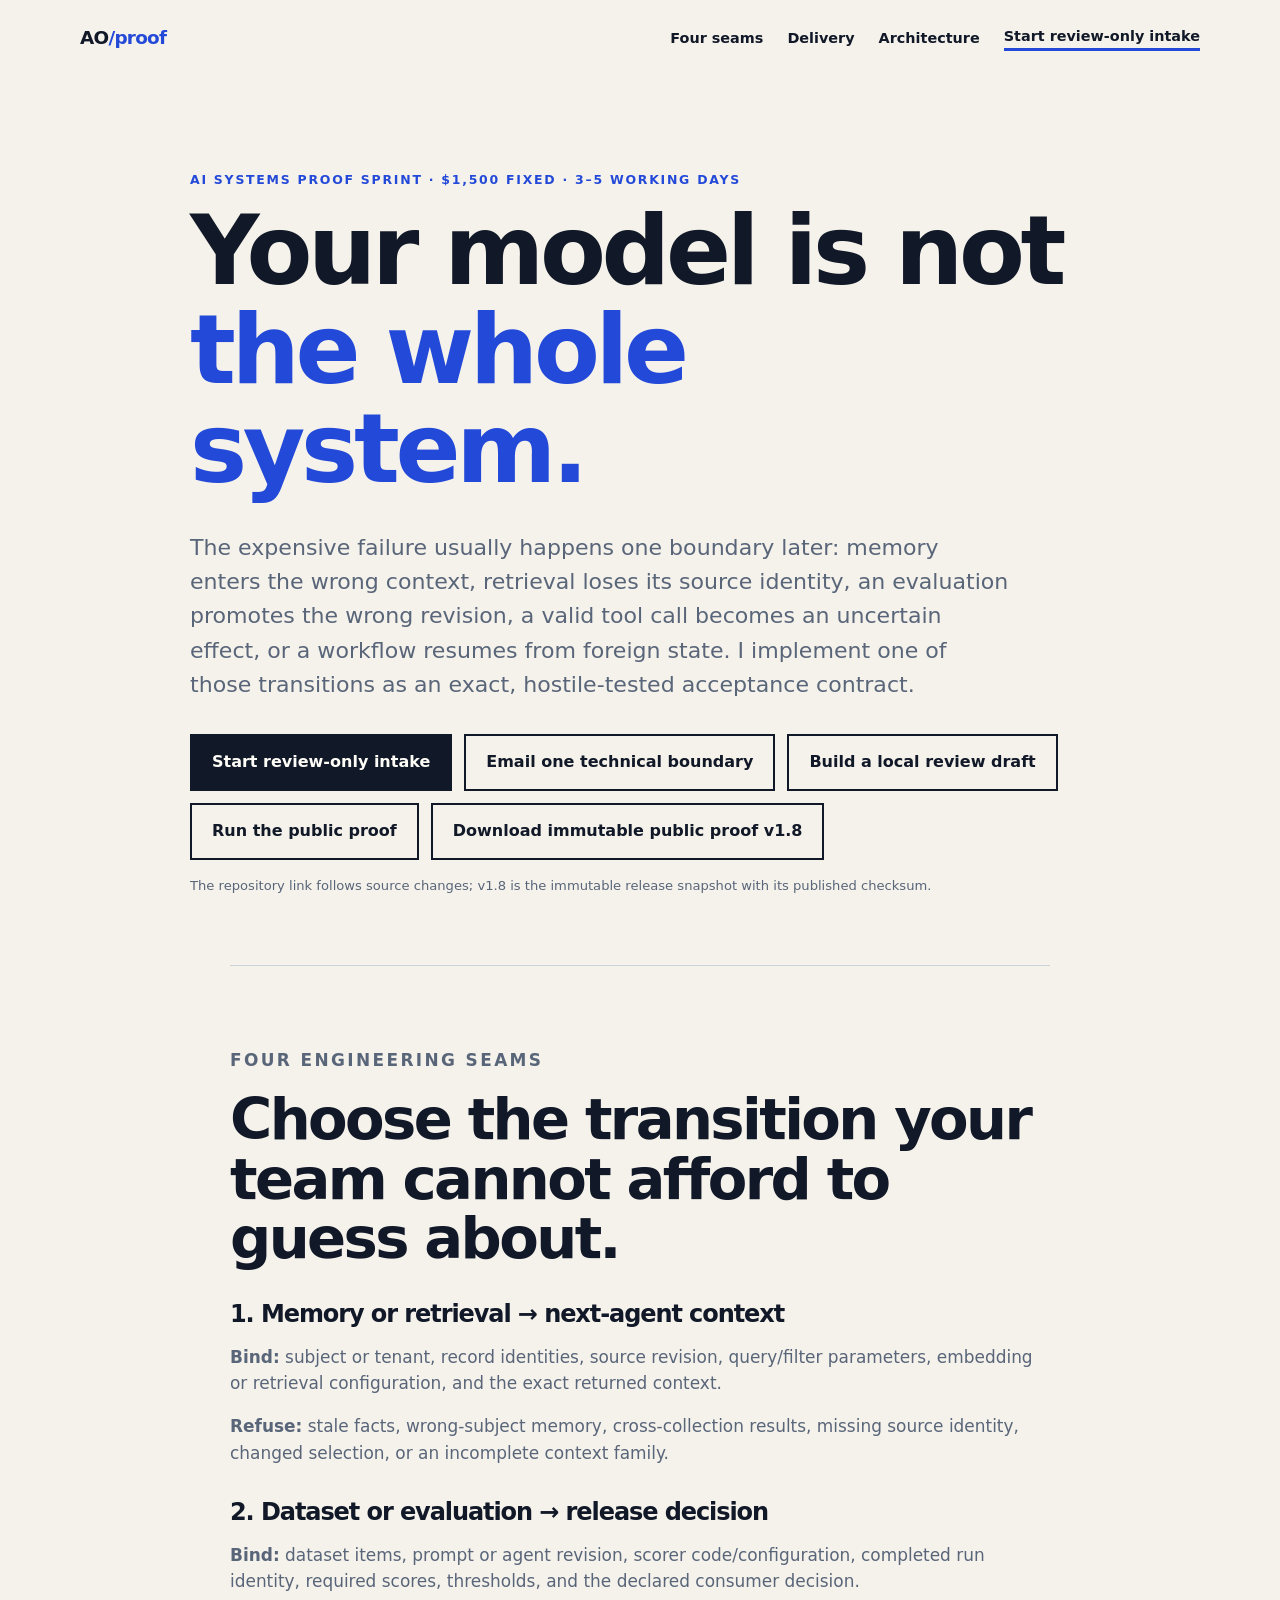
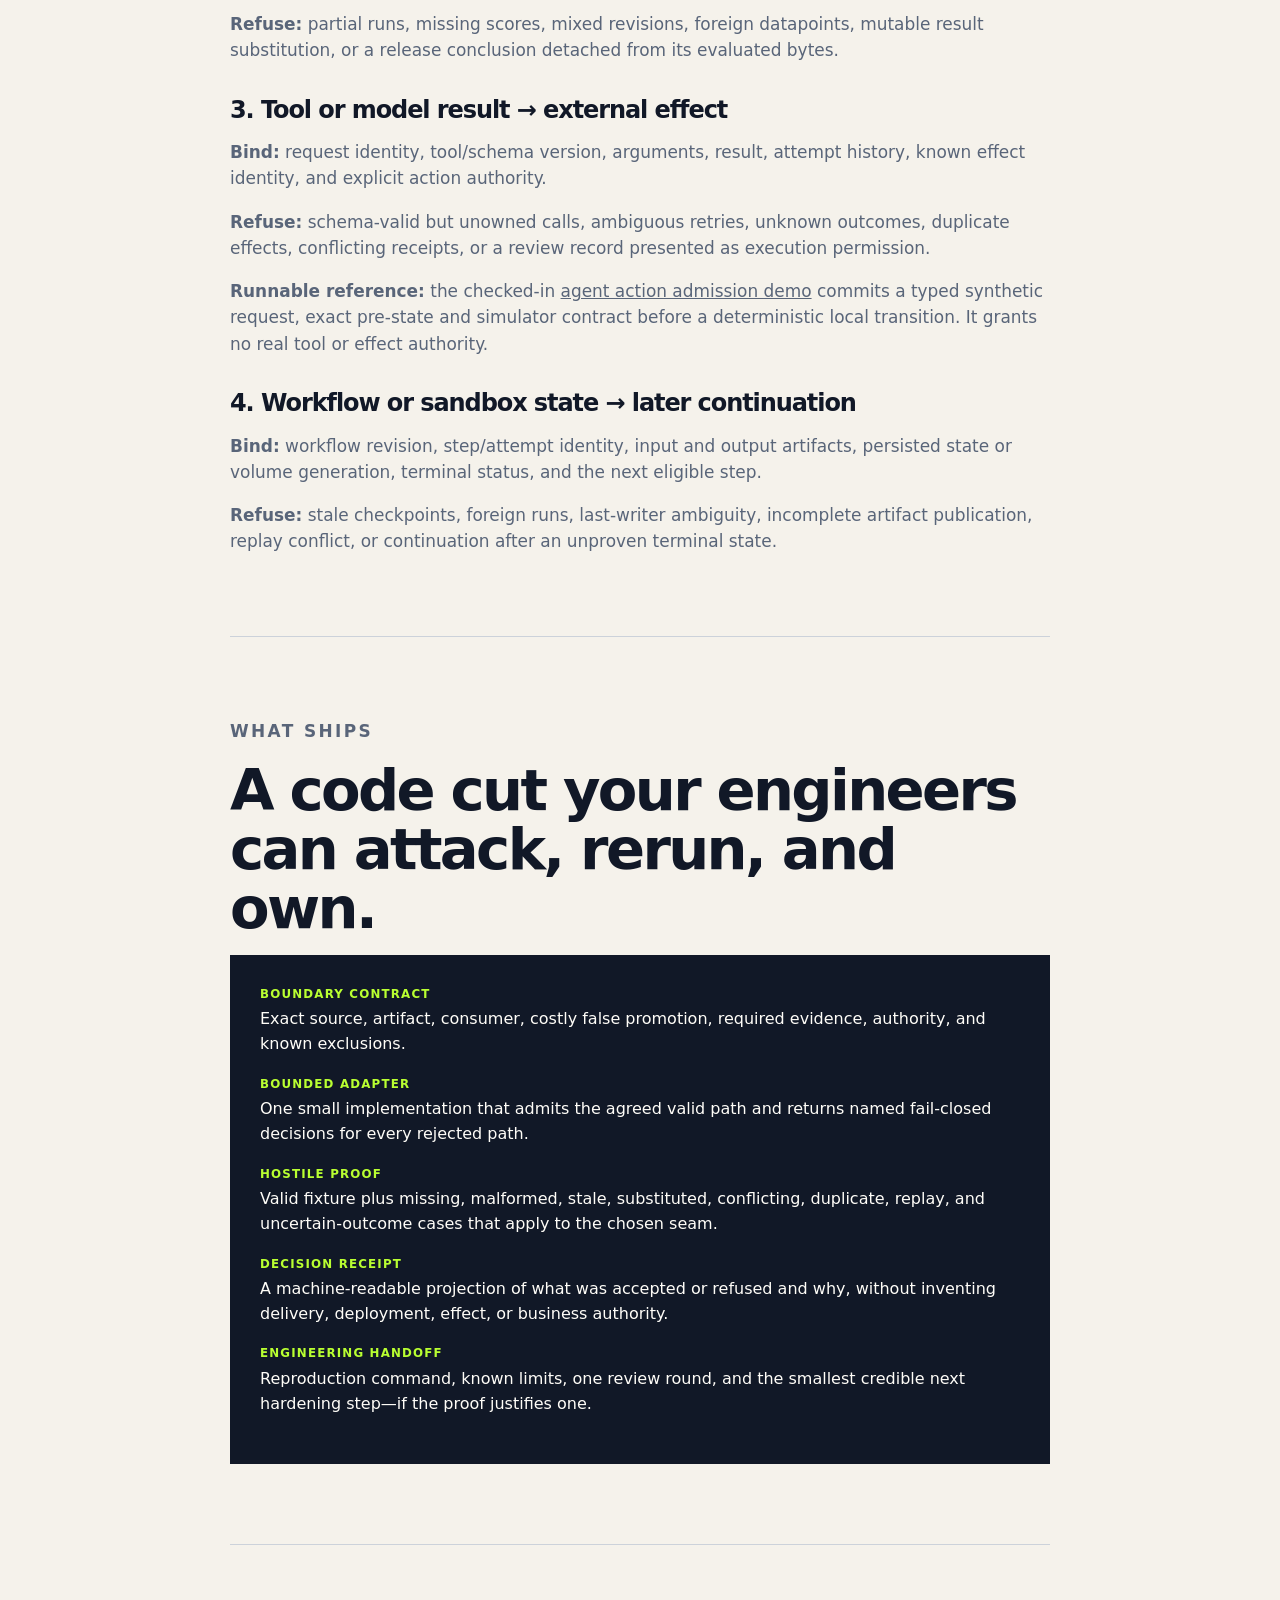
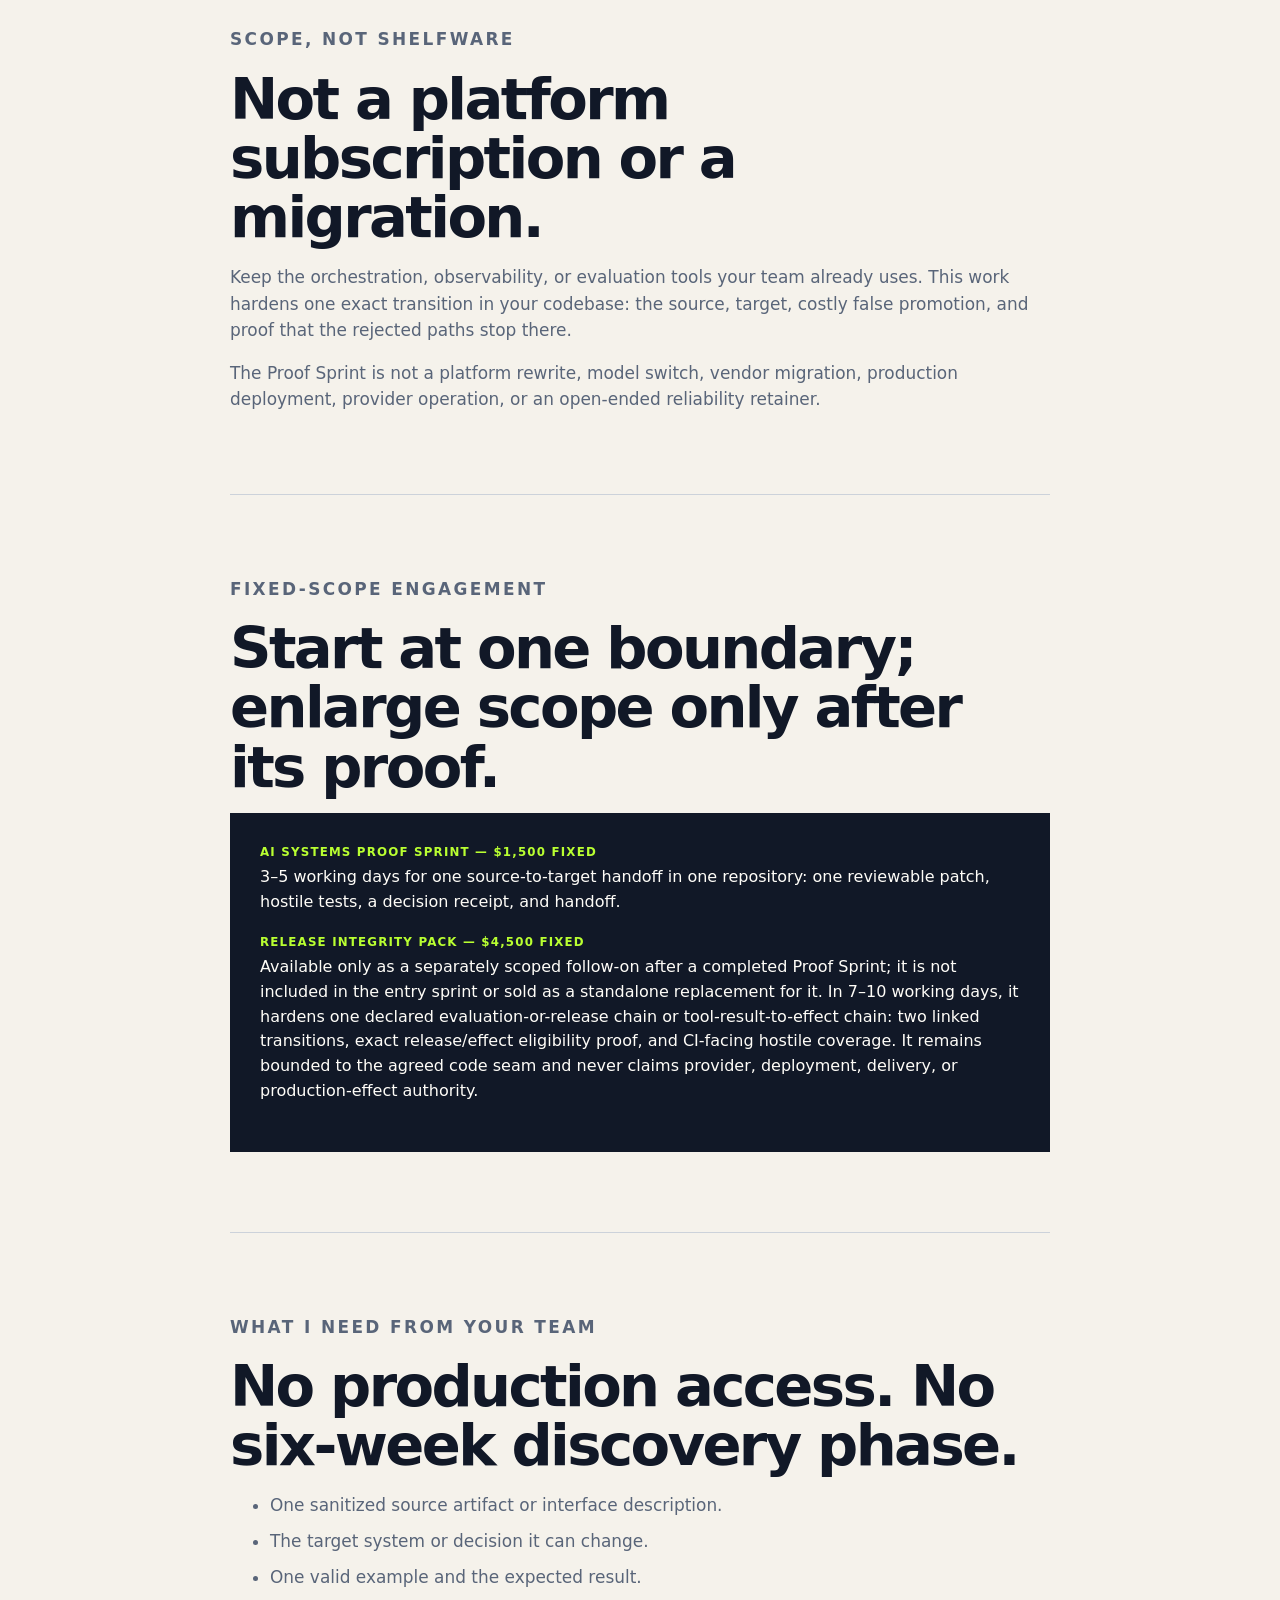
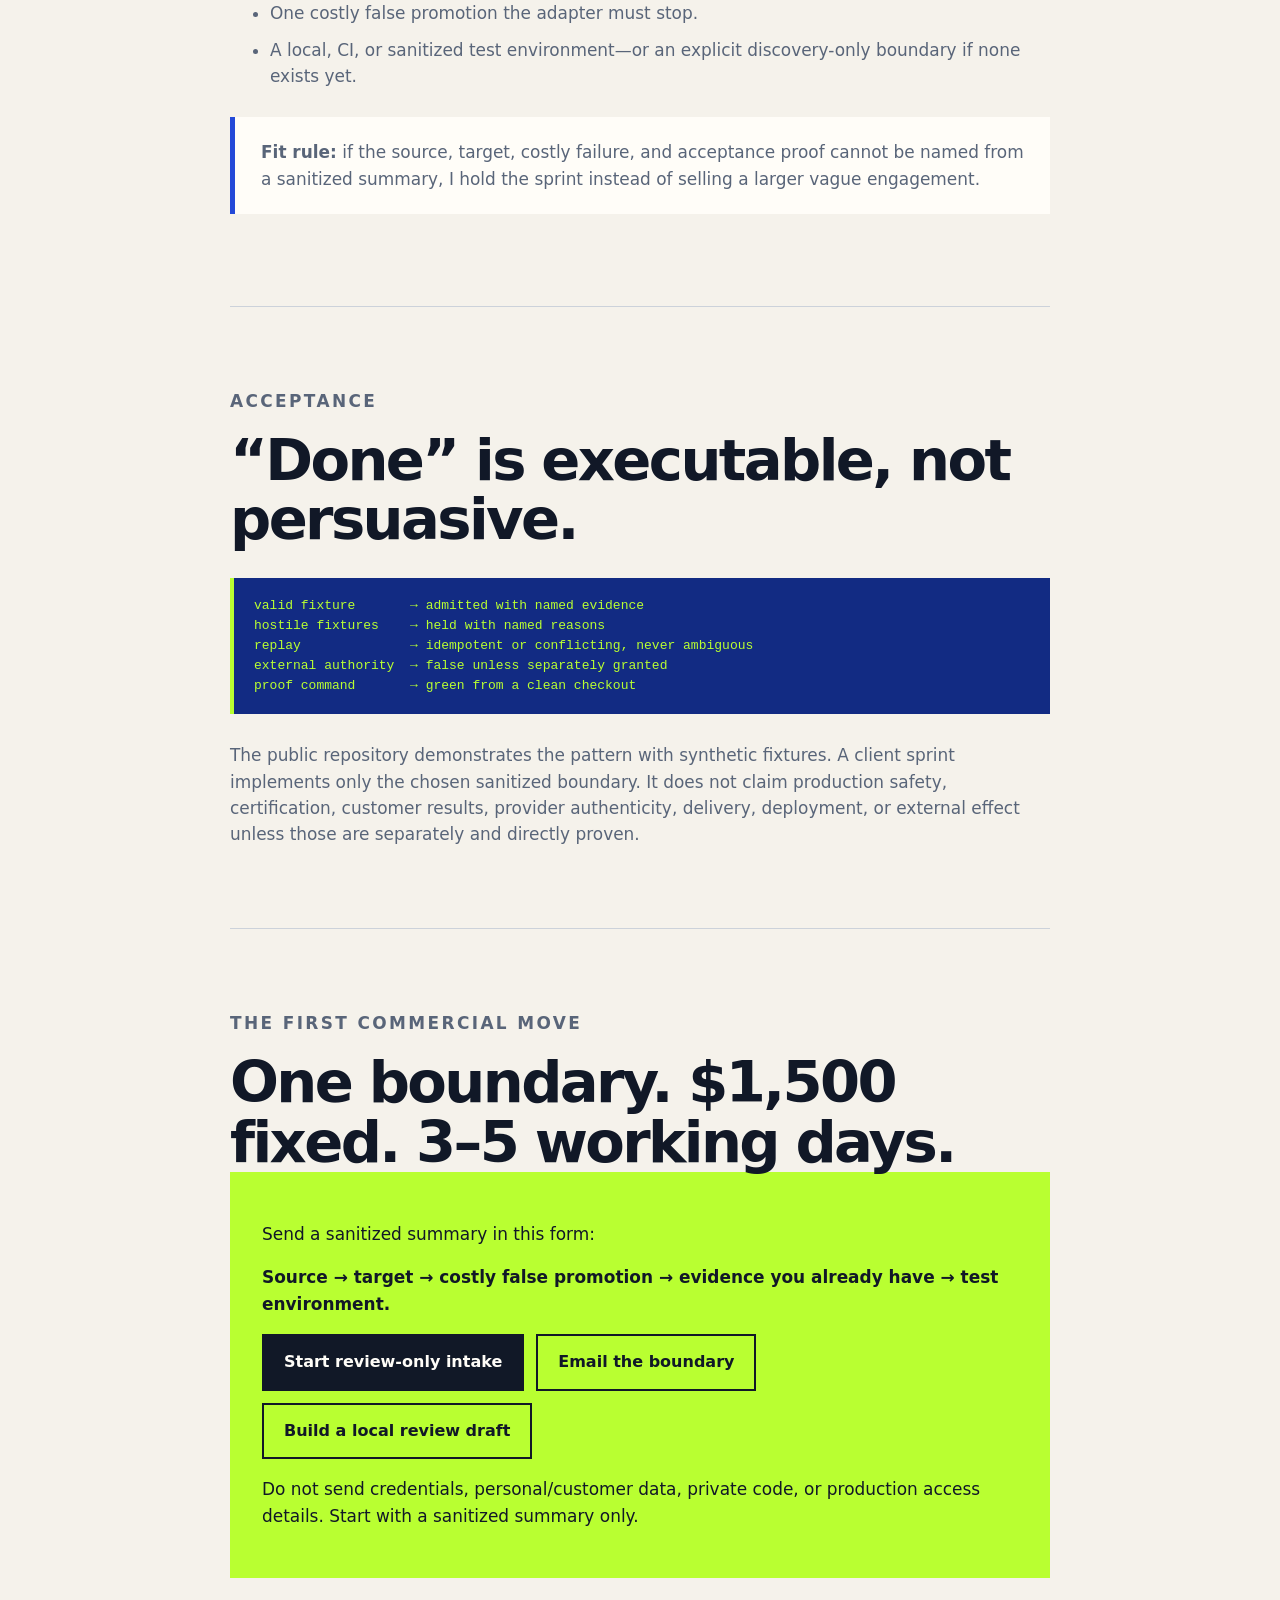
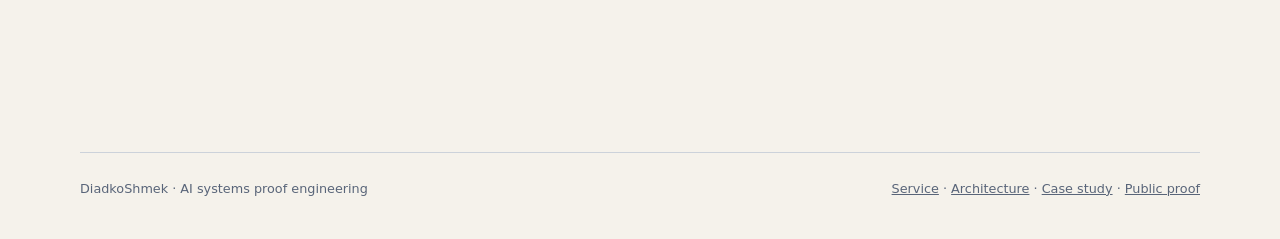
==== commit df2b7b12: "Merge pull request #37 from DiadkoShmek/codex/public-proof-v1-8-sprint-cta Point Sprint to immutable" ====
--- a/docs/ai-systems-sprint.html
+++ b/docs/ai-systems-sprint.html
@@ -4,17 +4,17 @@
   <meta charset="utf-8">
   <meta name="viewport" content="width=device-width, initial-scale=1">
   <meta name="description" content="A fixed $1,500 engineering sprint for one AI memory, retrieval, evaluation, tool, or workflow promotion boundary: code, hostile tests, decision receipt, and handoff.">
-  <title>AI Systems Proof Sprint — Artur Onysko</title>
+  <title>AI Systems Proof Sprint — DiadkoShmek</title>
   <link rel="canonical" href="https://diadkoshmek.github.io/evidence-gated-agent-workflows/ai-systems-sprint.html">
   <meta property="og:type" content="website">
   <meta property="og:site_name" content="AI Systems Proof Sprint">
-  <meta property="og:title" content="AI Systems Proof Sprint — Artur Onysko">
+  <meta property="og:title" content="AI Systems Proof Sprint — DiadkoShmek">
   <meta property="og:description" content="One exact AI-system promotion boundary, implemented and attacked in code in 3–5 working days.">
   <meta property="og:url" content="https://diadkoshmek.github.io/evidence-gated-agent-workflows/ai-systems-sprint.html">
   <meta name="twitter:card" content="summary">
   <meta name="twitter:title" content="AI Systems Proof Sprint">
   <meta name="twitter:description" content="Memory, retrieval, evaluation, tool and workflow handoffs that fail closed before promotion.">
-  <script type="application/ld+json">{"@context":"https://schema.org","@type":"Service","name":"AI Systems Proof Sprint","description":"A fixed engineering sprint for one AI-system promotion boundary, with a bounded adapter, hostile tests, decision receipt and handoff.","url":"https://diadkoshmek.github.io/evidence-gated-agent-workflows/ai-systems-sprint.html","inLanguage":"en","provider":{"@type":"Person","name":"Artur Onysko"},"offers":{"@type":"Offer","price":"1500","priceCurrency":"USD"}}</script>
+  <script type="application/ld+json">{"@context":"https://schema.org","@type":"Service","name":"AI Systems Proof Sprint","description":"A fixed engineering sprint for one AI-system promotion boundary, with a bounded adapter, hostile tests, decision receipt and handoff.","url":"https://diadkoshmek.github.io/evidence-gated-agent-workflows/ai-systems-sprint.html","inLanguage":"en","provider":{"@type":"Person","name":"DiadkoShmek"},"offers":{"@type":"Offer","price":"1500","priceCurrency":"USD"}}</script>
   <link rel="stylesheet" href="styles.css">
 </head>
 <body>
@@ -36,7 +36,7 @@
         <p class="lede">The expensive failure usually happens one boundary later: memory enters the wrong context, retrieval loses its source identity, an evaluation promotes the wrong revision, a valid tool call becomes an uncertain effect, or a workflow resumes from foreign state. I implement one of those transitions as an exact, hostile-tested acceptance contract.</p>
         <div class="actions">
           <a class="button primary" href="https://github.com/DiadkoShmek/evidence-gated-agent-workflows/issues/new?template=client-inquiry.yml">Start review-only intake</a>
-          <a class="button secondary" href="mailto:onyskoartur@gmail.com?subject=One%20broken%20AI%20handoff">Email one technical boundary</a>
+          <a class="button secondary" href="mailto:207617272+DiadkoShmek@users.noreply.github.com?subject=One%20broken%20AI%20handoff">Email one technical boundary</a>
           <a class="button secondary" href="en.html#intake">Build a local review draft</a>
           <a class="button secondary" href="https://github.com/DiadkoShmek/evidence-gated-agent-workflows">Run the public proof</a>
           <a class="button secondary" href="https://github.com/DiadkoShmek/evidence-gated-agent-workflows/releases/tag/public-proof-v1.8.0">Download immutable public proof v1.8</a>
@@ -127,7 +127,7 @@
             <p><strong>Source → target → costly false promotion → evidence you already have → test environment.</strong></p>
             <div class="actions">
               <a class="button primary" href="https://github.com/DiadkoShmek/evidence-gated-agent-workflows/issues/new?template=client-inquiry.yml">Start review-only intake</a>
-              <a class="button secondary" href="mailto:onyskoartur@gmail.com?subject=One%20broken%20AI%20handoff">Email the boundary</a>
+              <a class="button secondary" href="mailto:207617272+DiadkoShmek@users.noreply.github.com?subject=One%20broken%20AI%20handoff">Email the boundary</a>
               <a class="button secondary" href="en.html#intake">Build a local review draft</a>
             </div>
             <p>Do not send credentials, personal/customer data, private code, or production access details. Start with a sanitized summary only.</p>
@@ -138,7 +138,7 @@
   </main>
 
   <footer class="shell">
-    <span>Artur Onysko · AI systems proof engineering</span>
+    <span>DiadkoShmek · AI systems proof engineering</span>
     <span><a href="en.html">Service</a> · <a href="architecture.html">Architecture</a> · <a href="case-study.html">Case study</a> · <a href="https://github.com/DiadkoShmek/evidence-gated-agent-workflows">Public proof</a></span>
   </footer>
 </body>
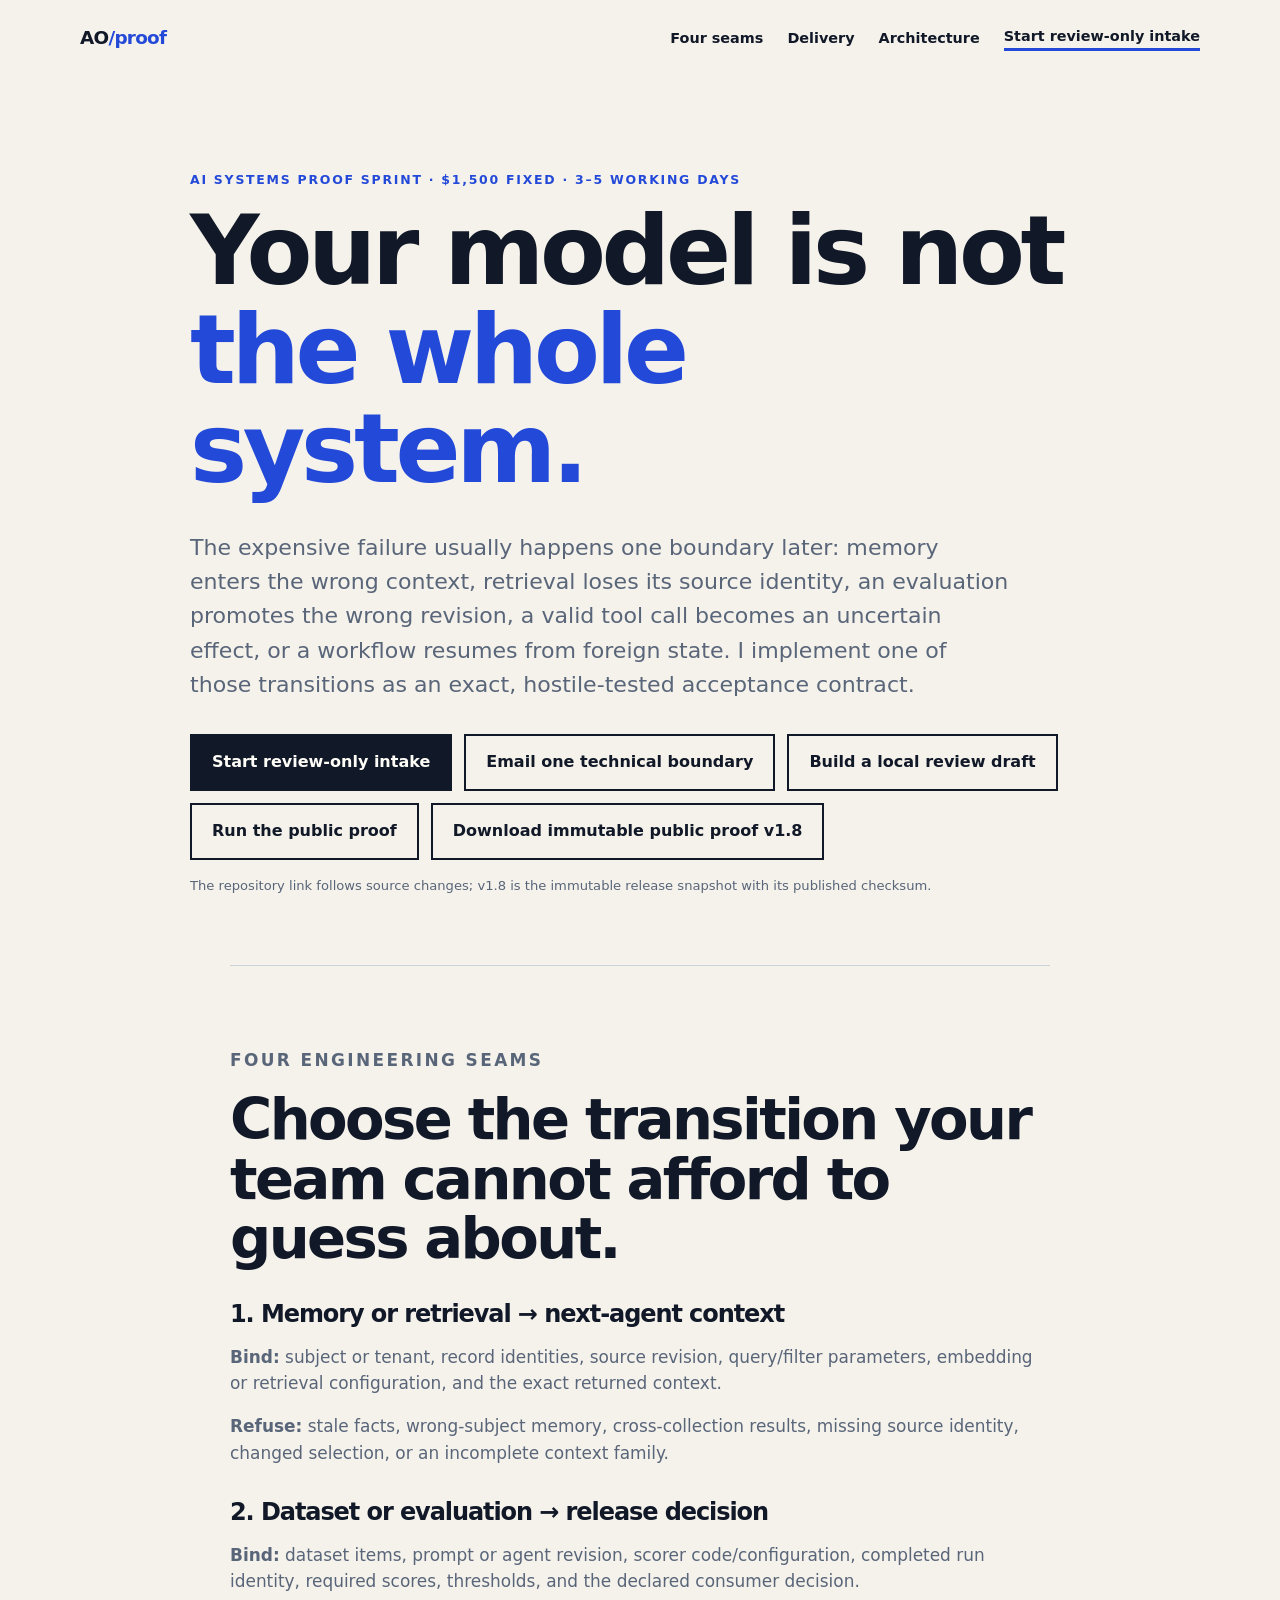
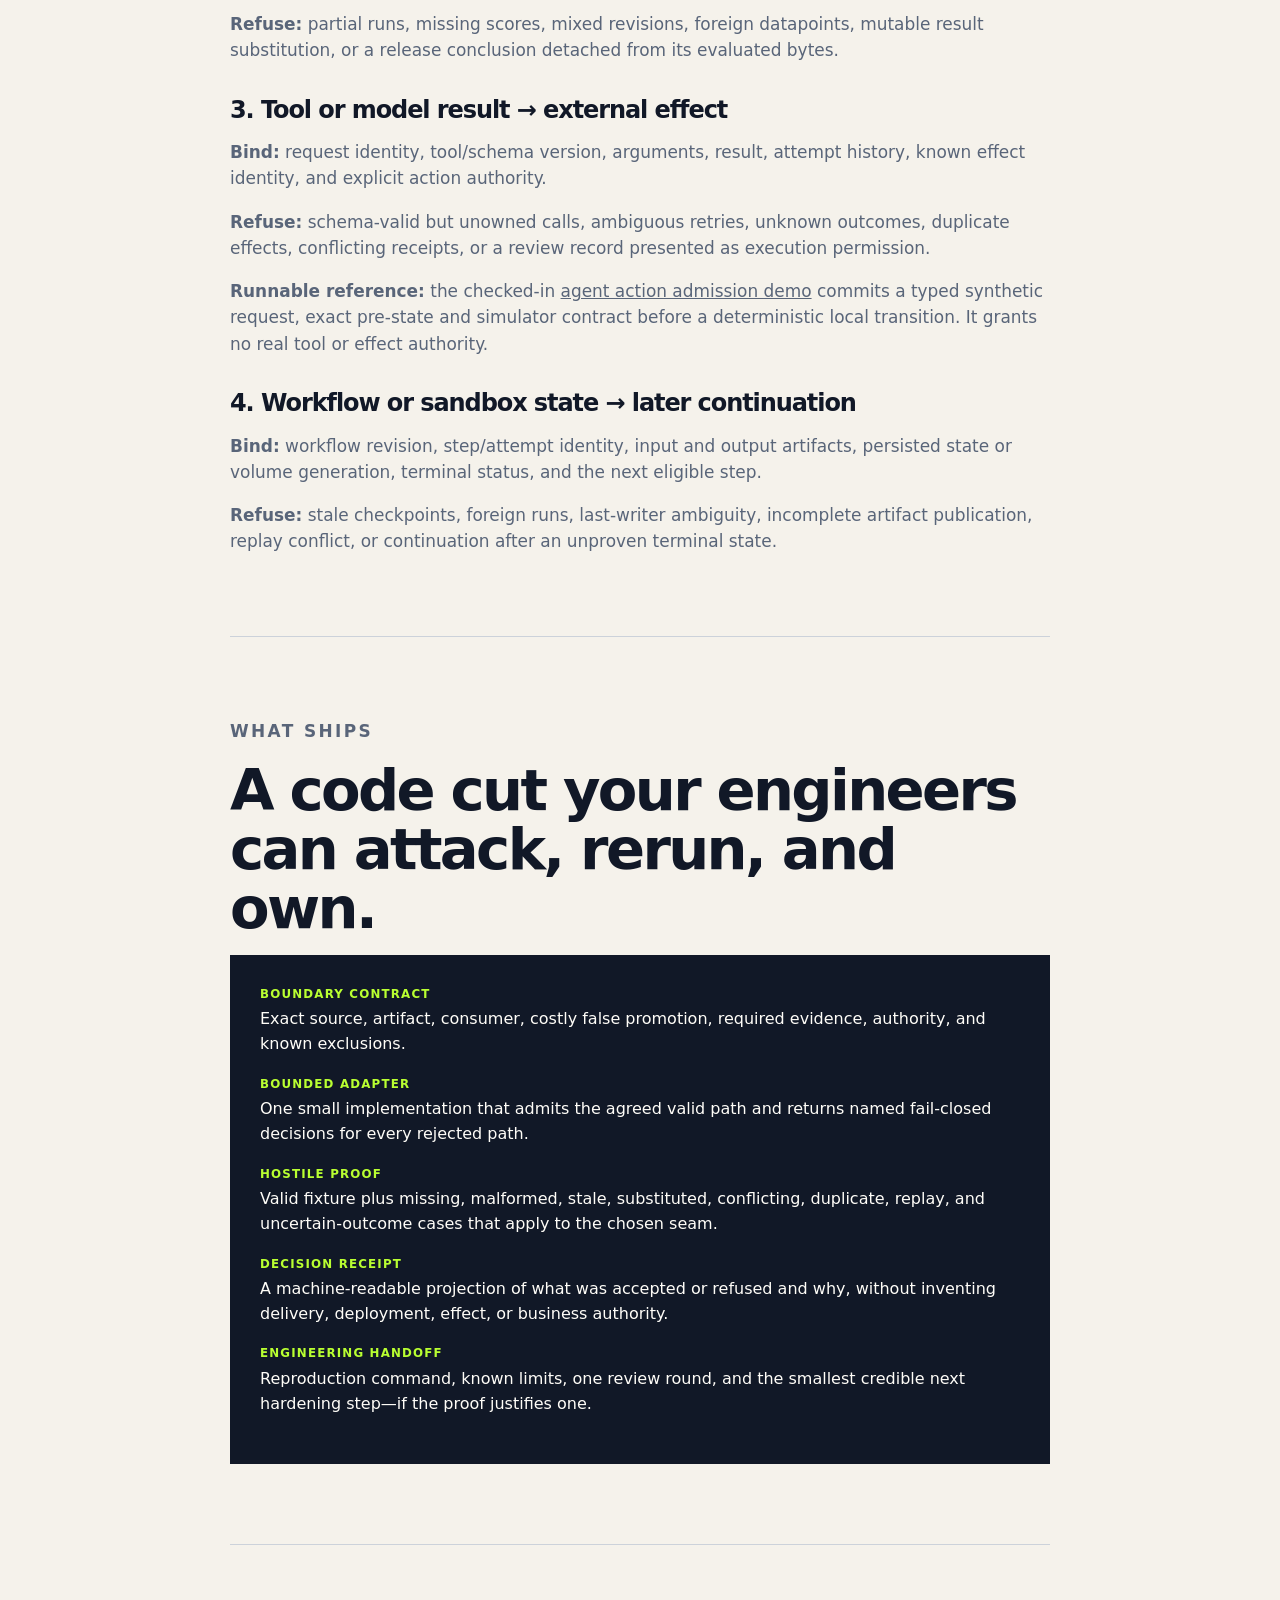
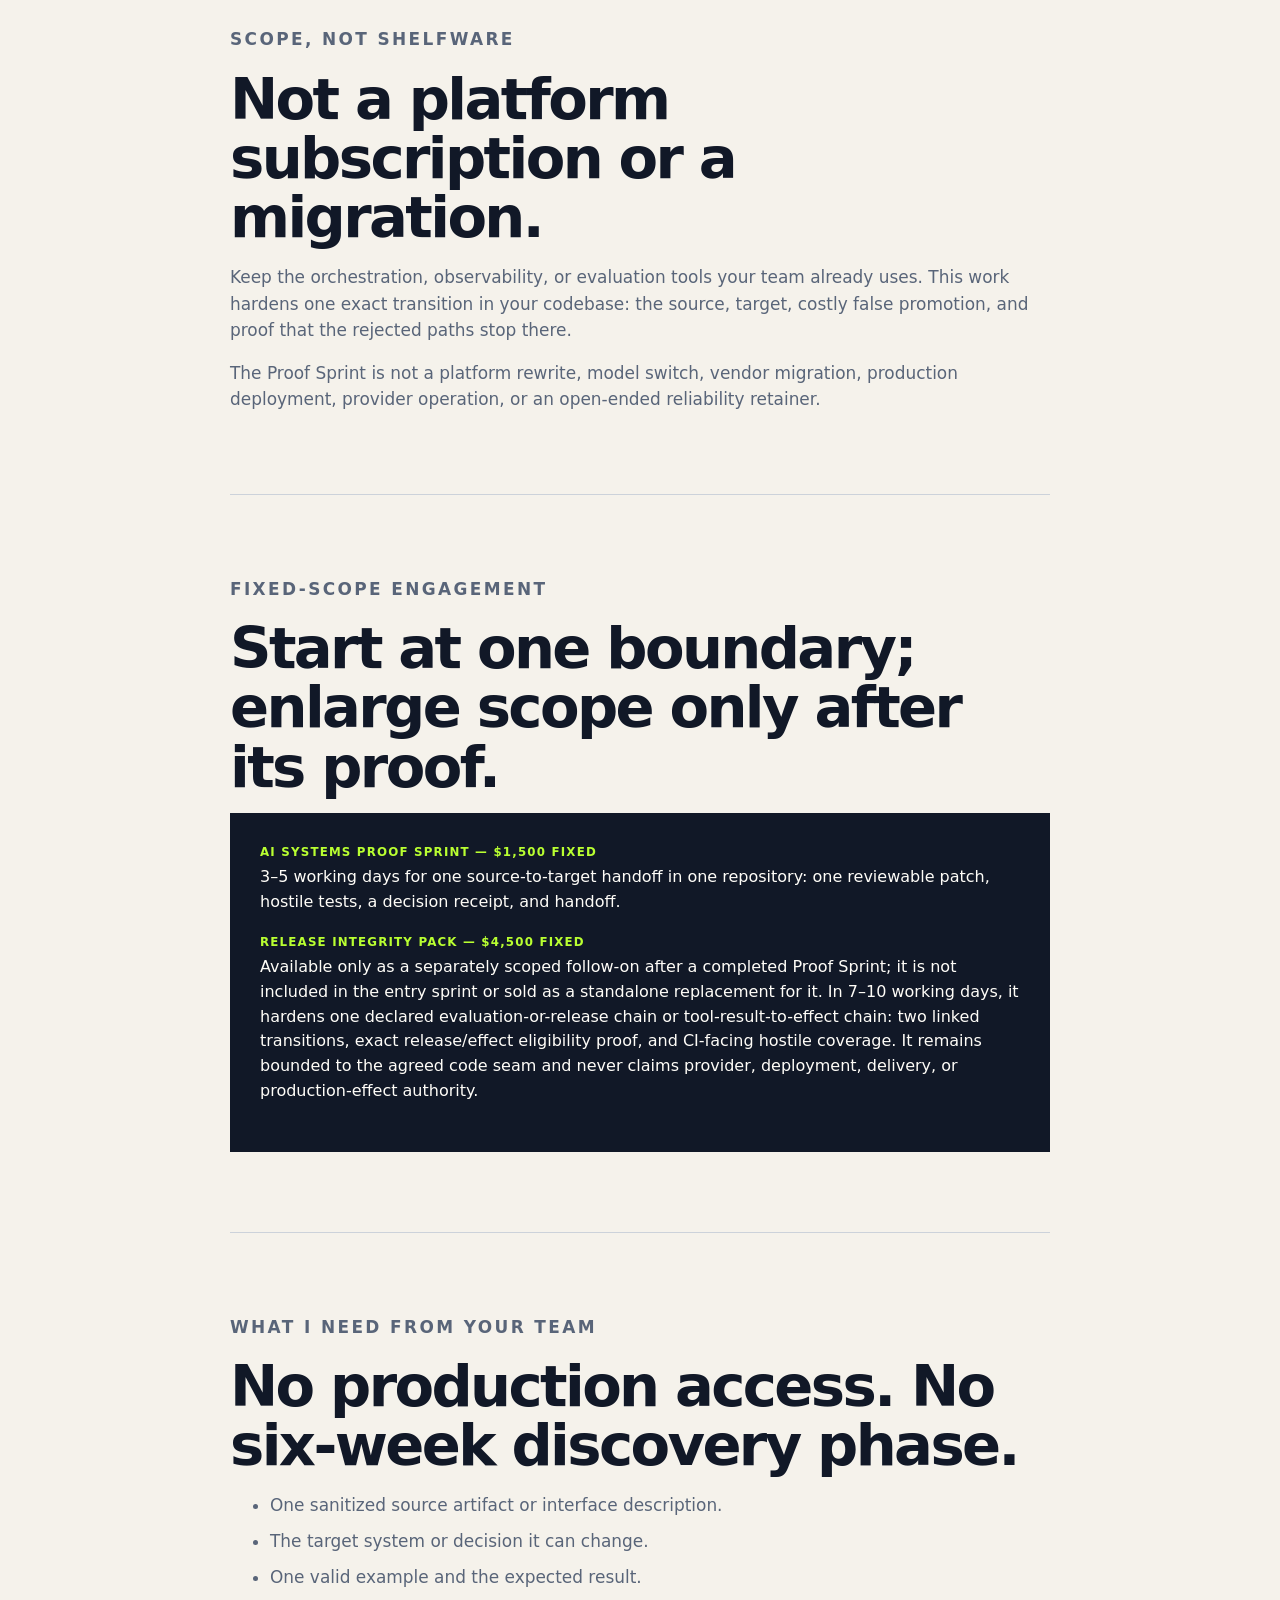
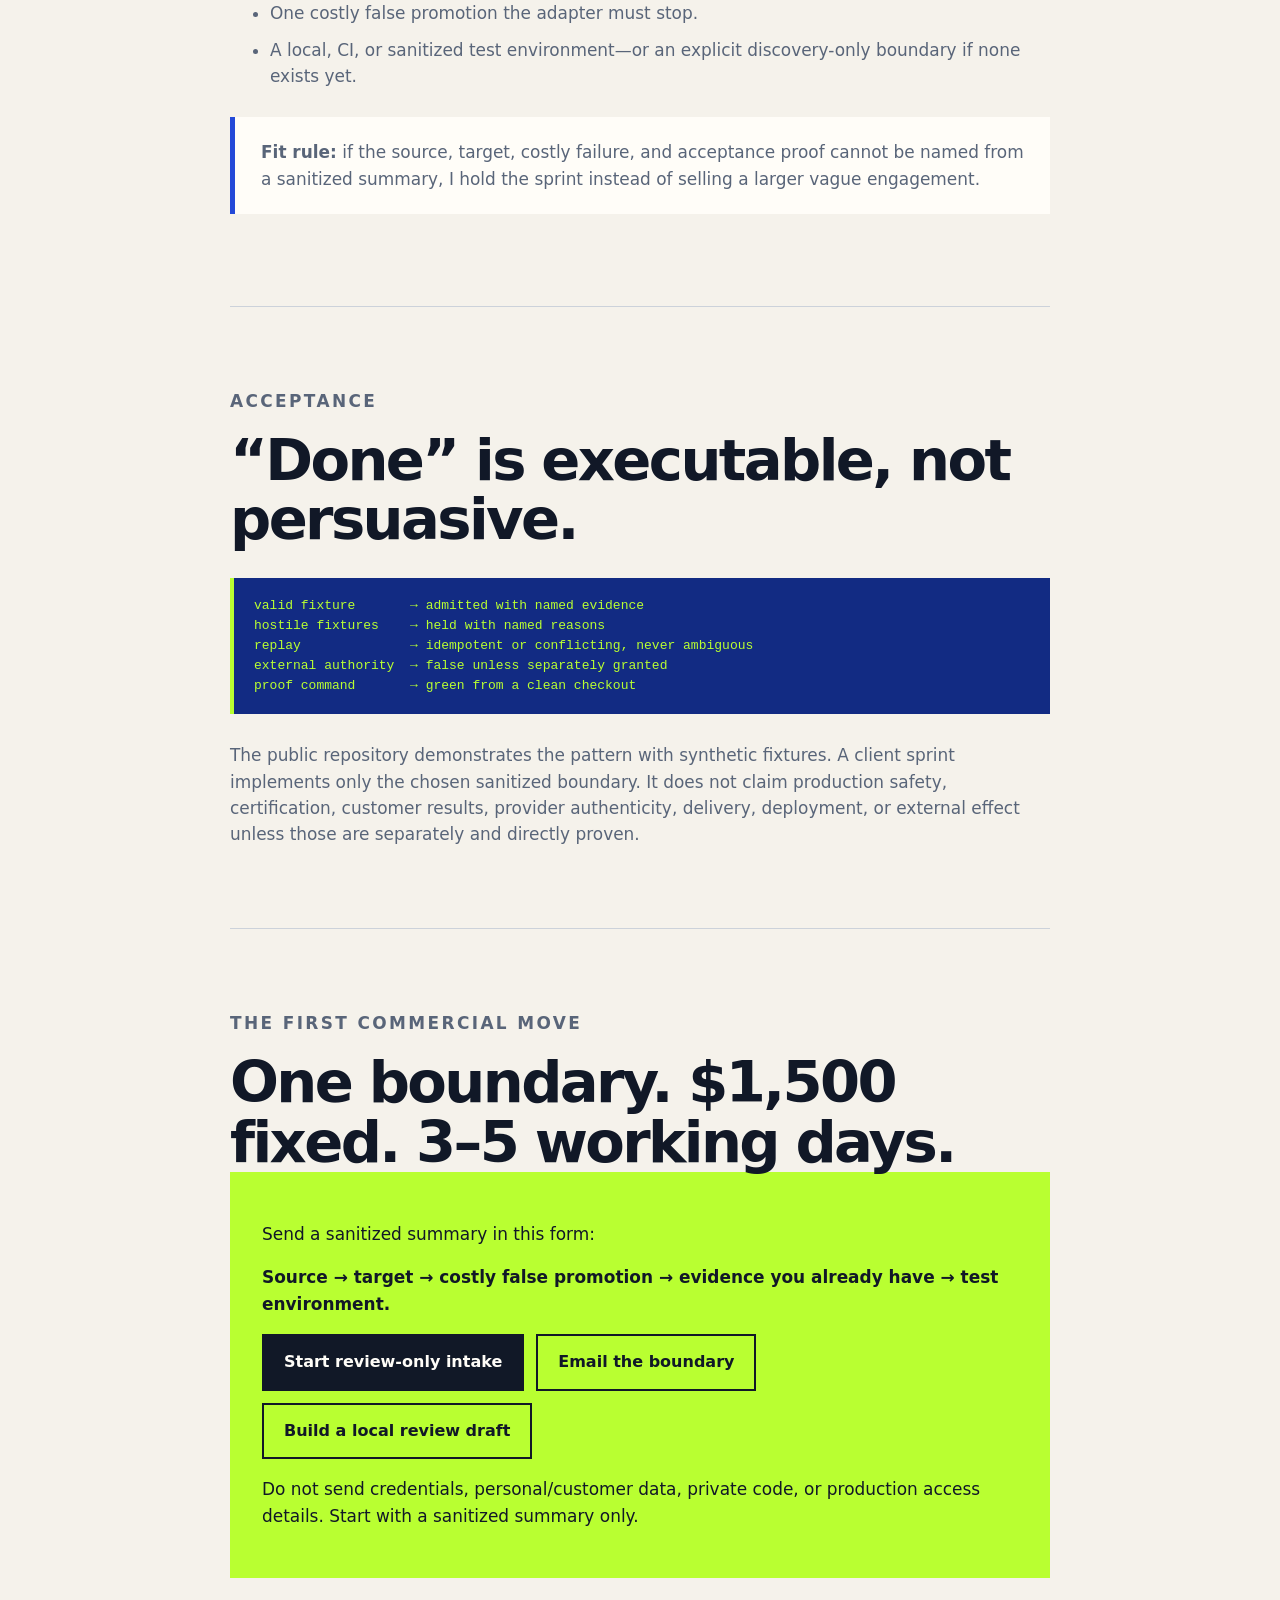
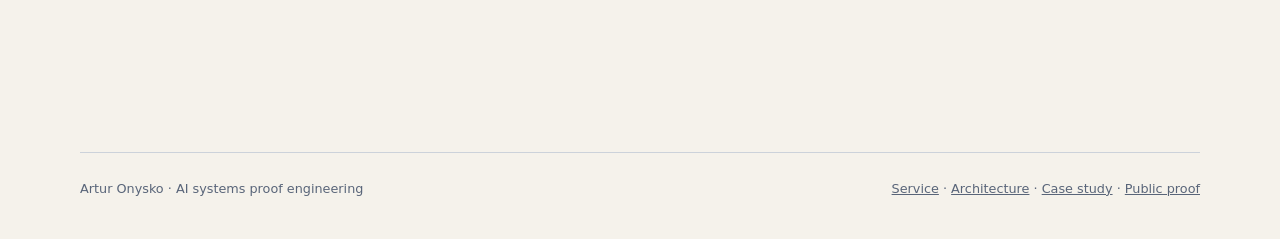
==== commit b77f929e: "Merge pull request #37 from DiadkoShmek/codex/public-proof-v1-8-sprint-cta Point Sprint to immutable" ====
--- a/docs/ai-systems-sprint.html
+++ b/docs/ai-systems-sprint.html
@@ -4,17 +4,17 @@
   <meta charset="utf-8">
   <meta name="viewport" content="width=device-width, initial-scale=1">
   <meta name="description" content="A fixed $1,500 engineering sprint for one AI memory, retrieval, evaluation, tool, or workflow promotion boundary: code, hostile tests, decision receipt, and handoff.">
-  <title>AI Systems Proof Sprint — DiadkoShmek</title>
+  <title>AI Systems Proof Sprint — Artur Onysko</title>
   <link rel="canonical" href="https://diadkoshmek.github.io/evidence-gated-agent-workflows/ai-systems-sprint.html">
   <meta property="og:type" content="website">
   <meta property="og:site_name" content="AI Systems Proof Sprint">
-  <meta property="og:title" content="AI Systems Proof Sprint — DiadkoShmek">
+  <meta property="og:title" content="AI Systems Proof Sprint — Artur Onysko">
   <meta property="og:description" content="One exact AI-system promotion boundary, implemented and attacked in code in 3–5 working days.">
   <meta property="og:url" content="https://diadkoshmek.github.io/evidence-gated-agent-workflows/ai-systems-sprint.html">
   <meta name="twitter:card" content="summary">
   <meta name="twitter:title" content="AI Systems Proof Sprint">
   <meta name="twitter:description" content="Memory, retrieval, evaluation, tool and workflow handoffs that fail closed before promotion.">
-  <script type="application/ld+json">{"@context":"https://schema.org","@type":"Service","name":"AI Systems Proof Sprint","description":"A fixed engineering sprint for one AI-system promotion boundary, with a bounded adapter, hostile tests, decision receipt and handoff.","url":"https://diadkoshmek.github.io/evidence-gated-agent-workflows/ai-systems-sprint.html","inLanguage":"en","provider":{"@type":"Person","name":"DiadkoShmek"},"offers":{"@type":"Offer","price":"1500","priceCurrency":"USD"}}</script>
+  <script type="application/ld+json">{"@context":"https://schema.org","@type":"Service","name":"AI Systems Proof Sprint","description":"A fixed engineering sprint for one AI-system promotion boundary, with a bounded adapter, hostile tests, decision receipt and handoff.","url":"https://diadkoshmek.github.io/evidence-gated-agent-workflows/ai-systems-sprint.html","inLanguage":"en","provider":{"@type":"Person","name":"Artur Onysko"},"offers":{"@type":"Offer","price":"1500","priceCurrency":"USD"}}</script>
   <link rel="stylesheet" href="styles.css">
 </head>
 <body>
@@ -36,7 +36,7 @@
         <p class="lede">The expensive failure usually happens one boundary later: memory enters the wrong context, retrieval loses its source identity, an evaluation promotes the wrong revision, a valid tool call becomes an uncertain effect, or a workflow resumes from foreign state. I implement one of those transitions as an exact, hostile-tested acceptance contract.</p>
         <div class="actions">
           <a class="button primary" href="https://github.com/DiadkoShmek/evidence-gated-agent-workflows/issues/new?template=client-inquiry.yml">Start review-only intake</a>
-          <a class="button secondary" href="mailto:207617272+DiadkoShmek@users.noreply.github.com?subject=One%20broken%20AI%20handoff">Email one technical boundary</a>
+          <a class="button secondary" href="mailto:onyskoartur@gmail.com?subject=One%20broken%20AI%20handoff">Email one technical boundary</a>
           <a class="button secondary" href="en.html#intake">Build a local review draft</a>
           <a class="button secondary" href="https://github.com/DiadkoShmek/evidence-gated-agent-workflows">Run the public proof</a>
           <a class="button secondary" href="https://github.com/DiadkoShmek/evidence-gated-agent-workflows/releases/tag/public-proof-v1.8.0">Download immutable public proof v1.8</a>
@@ -127,7 +127,7 @@
             <p><strong>Source → target → costly false promotion → evidence you already have → test environment.</strong></p>
             <div class="actions">
               <a class="button primary" href="https://github.com/DiadkoShmek/evidence-gated-agent-workflows/issues/new?template=client-inquiry.yml">Start review-only intake</a>
-              <a class="button secondary" href="mailto:207617272+DiadkoShmek@users.noreply.github.com?subject=One%20broken%20AI%20handoff">Email the boundary</a>
+              <a class="button secondary" href="mailto:onyskoartur@gmail.com?subject=One%20broken%20AI%20handoff">Email the boundary</a>
               <a class="button secondary" href="en.html#intake">Build a local review draft</a>
             </div>
             <p>Do not send credentials, personal/customer data, private code, or production access details. Start with a sanitized summary only.</p>
@@ -138,7 +138,7 @@
   </main>
 
   <footer class="shell">
-    <span>DiadkoShmek · AI systems proof engineering</span>
+    <span>Artur Onysko · AI systems proof engineering</span>
     <span><a href="en.html">Service</a> · <a href="architecture.html">Architecture</a> · <a href="case-study.html">Case study</a> · <a href="https://github.com/DiadkoShmek/evidence-gated-agent-workflows">Public proof</a></span>
   </footer>
 </body>
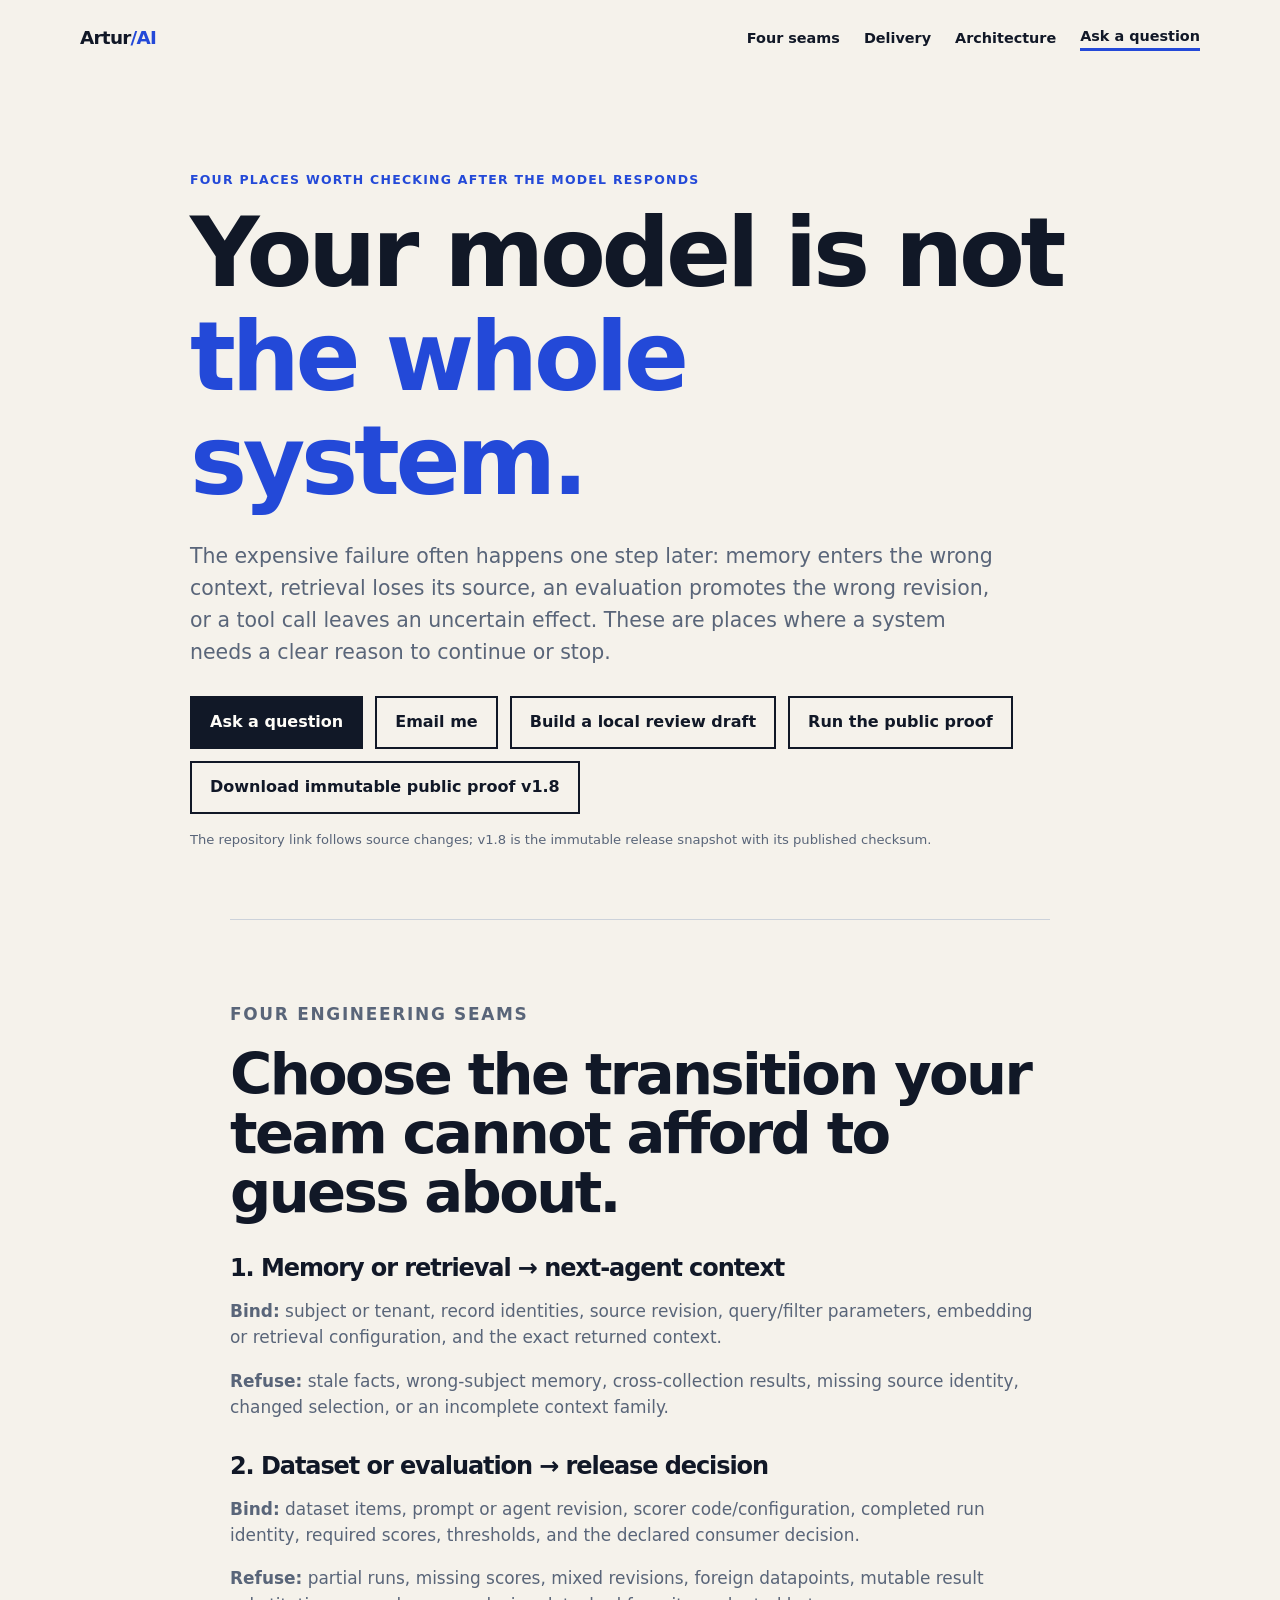
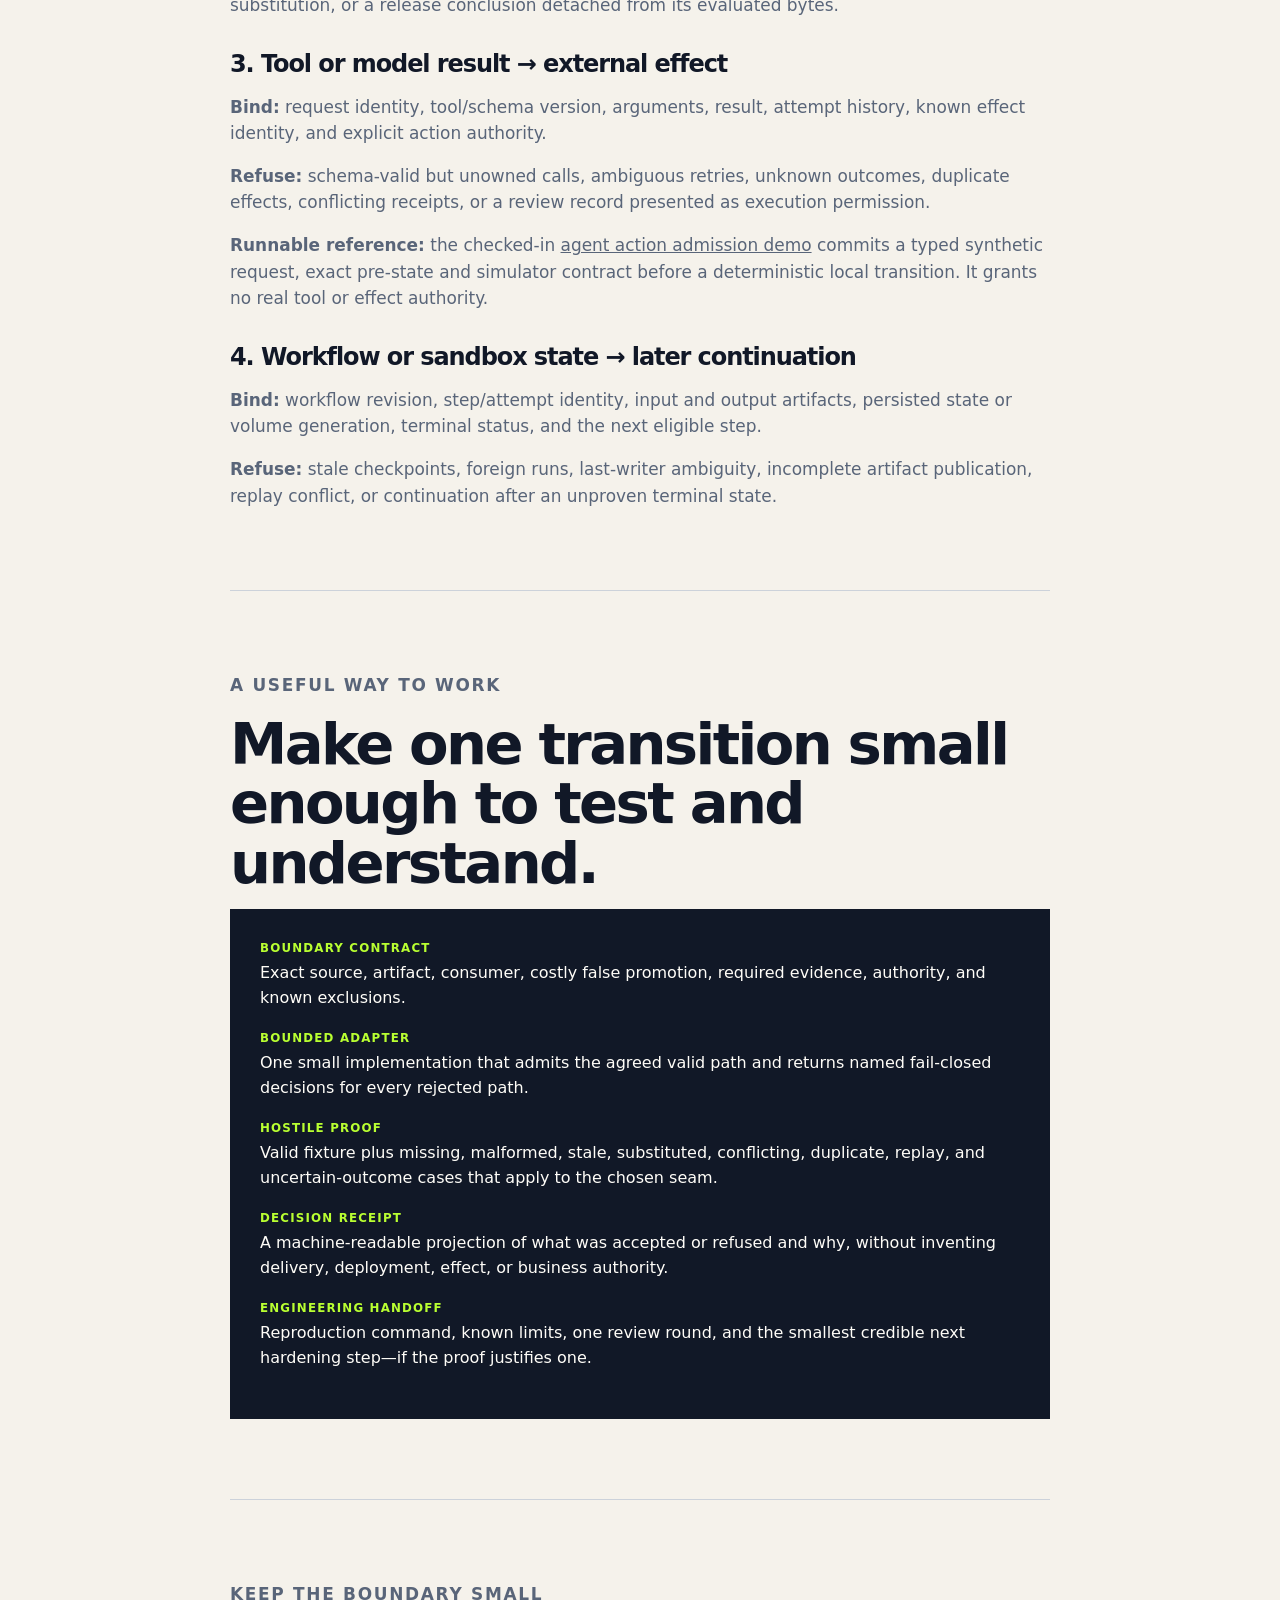
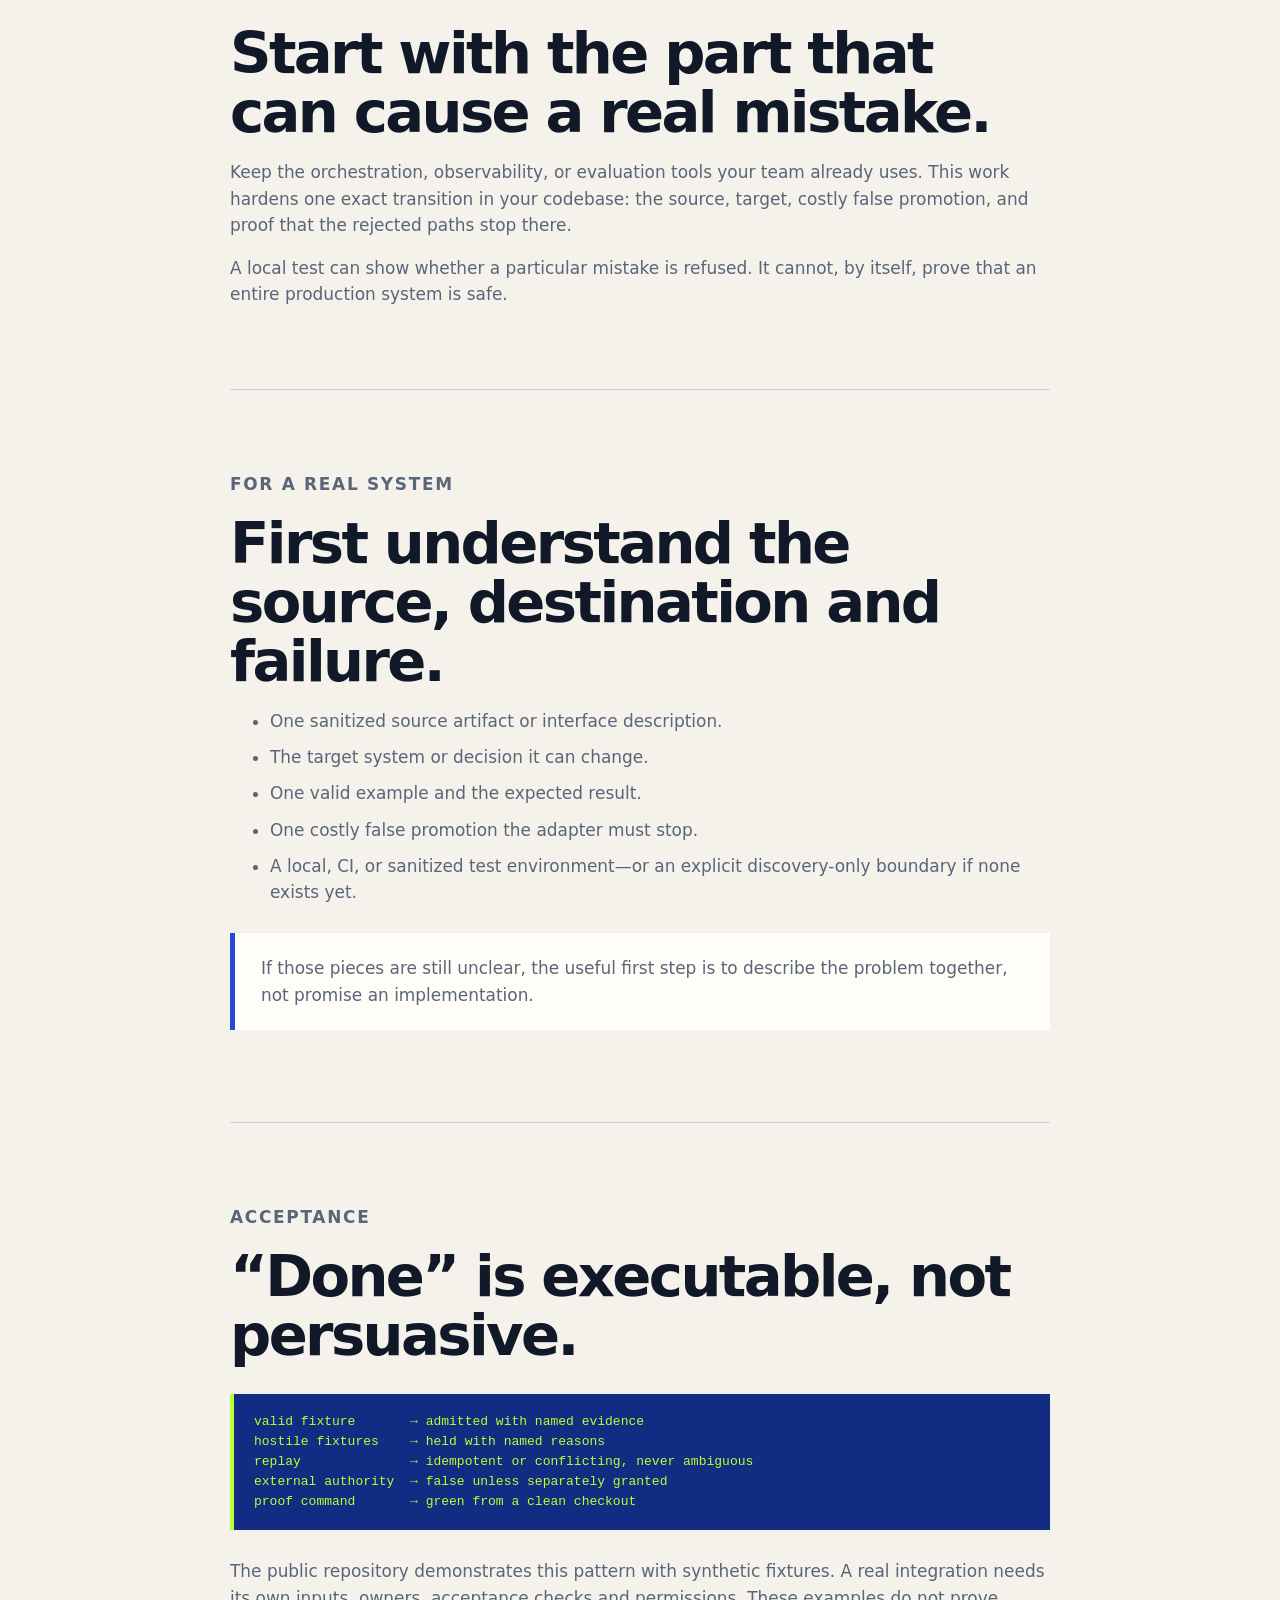
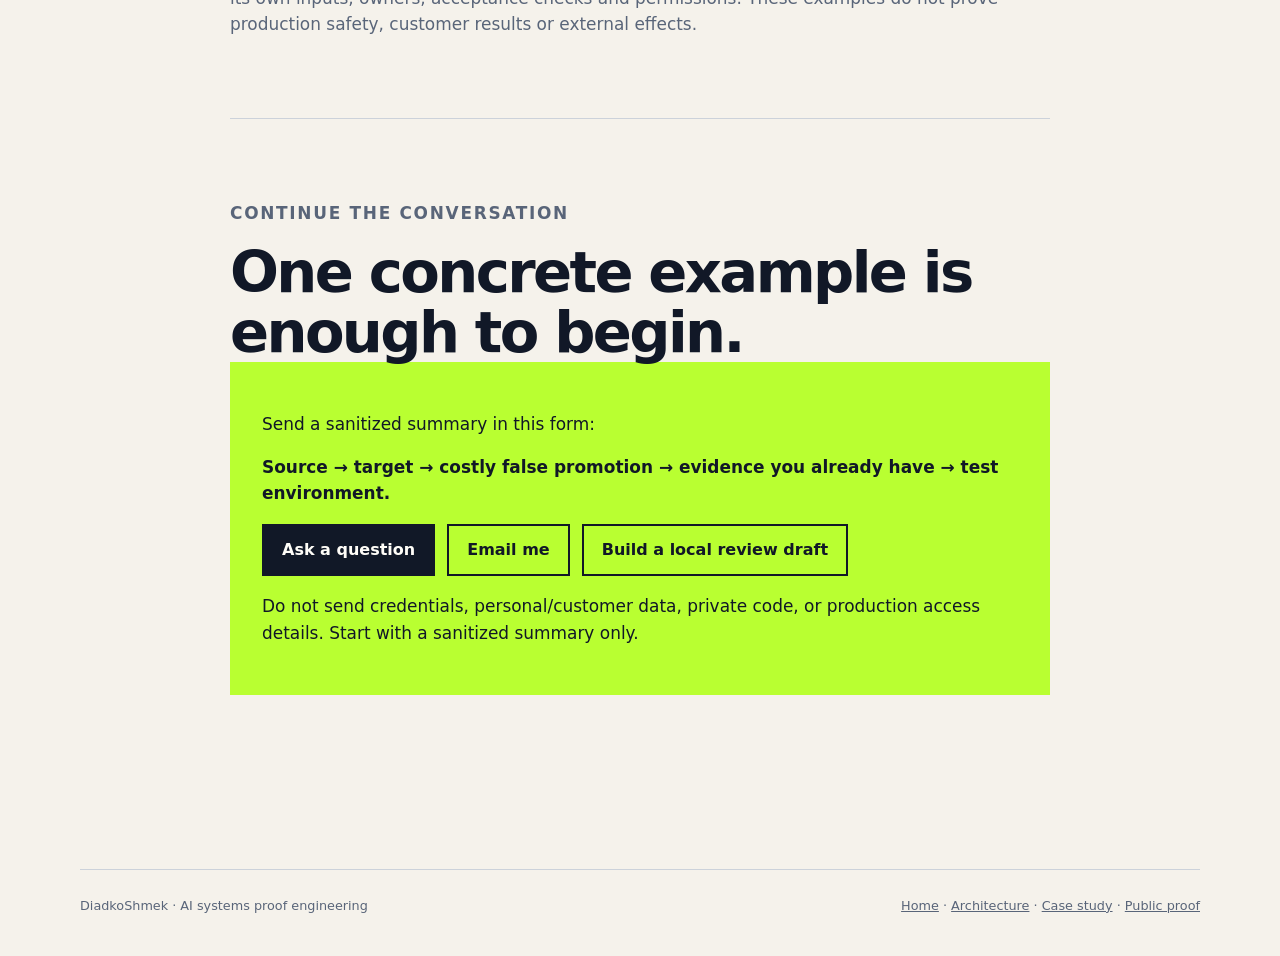
==== commit 223c3633: "Make GitHub Pages content-led and remove fixed offers" ====
--- a/docs/ai-systems-sprint.html
+++ b/docs/ai-systems-sprint.html
@@ -3,40 +3,40 @@
 <head>
   <meta charset="utf-8">
   <meta name="viewport" content="width=device-width, initial-scale=1">
-  <meta name="description" content="A fixed $1,500 engineering sprint for one AI memory, retrieval, evaluation, tool, or workflow promotion boundary: code, hostile tests, decision receipt, and handoff.">
-  <title>AI Systems Proof Sprint — Artur Onysko</title>
+  <meta name="description" content="Four places where an AI workflow can go wrong after the model responds, with concrete refusal paths and a runnable public reference.">
+  <title>Where AI workflows need a clear stop — DiadkoShmek</title>
   <link rel="canonical" href="https://diadkoshmek.github.io/evidence-gated-agent-workflows/ai-systems-sprint.html">
   <meta property="og:type" content="website">
-  <meta property="og:site_name" content="AI Systems Proof Sprint">
-  <meta property="og:title" content="AI Systems Proof Sprint — Artur Onysko">
-  <meta property="og:description" content="One exact AI-system promotion boundary, implemented and attacked in code in 3–5 working days.">
+  <meta property="og:site_name" content="DiadkoShmek · AI workflow notes">
+  <meta property="og:title" content="Where AI workflows need a clear stop — DiadkoShmek">
+  <meta property="og:description" content="Four places where an AI workflow can go wrong after the model responds, with a runnable public reference.">
   <meta property="og:url" content="https://diadkoshmek.github.io/evidence-gated-agent-workflows/ai-systems-sprint.html">
   <meta name="twitter:card" content="summary">
-  <meta name="twitter:title" content="AI Systems Proof Sprint">
+  <meta name="twitter:title" content="Where AI workflows need a clear stop">
   <meta name="twitter:description" content="Memory, retrieval, evaluation, tool and workflow handoffs that fail closed before promotion.">
-  <script type="application/ld+json">{"@context":"https://schema.org","@type":"Service","name":"AI Systems Proof Sprint","description":"A fixed engineering sprint for one AI-system promotion boundary, with a bounded adapter, hostile tests, decision receipt and handoff.","url":"https://diadkoshmek.github.io/evidence-gated-agent-workflows/ai-systems-sprint.html","inLanguage":"en","provider":{"@type":"Person","name":"Artur Onysko"},"offers":{"@type":"Offer","price":"1500","priceCurrency":"USD"}}</script>
+  <script type="application/ld+json">{"@context":"https://schema.org","@type":"Article","headline":"Where AI workflows need a clear stop","url":"https://diadkoshmek.github.io/evidence-gated-agent-workflows/ai-systems-sprint.html","inLanguage":"en","author":{"@type":"Person","name":"DiadkoShmek"}}</script>
   <link rel="stylesheet" href="styles.css">
 </head>
 <body>
   <header class="nav shell">
-    <a class="mark" href="en.html" aria-label="Service home">AO<span>/proof</span></a>
-    <nav aria-label="AI systems sprint navigation">
+    <a class="mark" href="en.html" aria-label="Home">Artur<span>/AI</span></a>
+    <nav aria-label="AI systems navigation">
       <a href="#seams">Four seams</a>
       <a href="#delivery">Delivery</a>
       <a href="architecture.html">Architecture</a>
-      <a class="nav-cta" href="https://github.com/DiadkoShmek/evidence-gated-agent-workflows/issues/new?template=client-inquiry.yml">Start review-only intake</a>
+      <a class="nav-cta" href="https://github.com/DiadkoShmek/evidence-gated-agent-workflows/issues/new?template=client-inquiry.yml">Ask a question</a>
     </nav>
   </header>
 
   <main>
     <article>
       <header class="article-hero shell">
-        <p class="eyebrow">AI systems proof sprint · $1,500 fixed · 3–5 working days</p>
+        <p class="eyebrow">Four places worth checking after the model responds</p>
         <h1>Your model is not<br><em>the whole system.</em></h1>
-        <p class="lede">The expensive failure usually happens one boundary later: memory enters the wrong context, retrieval loses its source identity, an evaluation promotes the wrong revision, a valid tool call becomes an uncertain effect, or a workflow resumes from foreign state. I implement one of those transitions as an exact, hostile-tested acceptance contract.</p>
+        <p class="lede">The expensive failure often happens one step later: memory enters the wrong context, retrieval loses its source, an evaluation promotes the wrong revision, or a tool call leaves an uncertain effect. These are places where a system needs a clear reason to continue or stop.</p>
         <div class="actions">
-          <a class="button primary" href="https://github.com/DiadkoShmek/evidence-gated-agent-workflows/issues/new?template=client-inquiry.yml">Start review-only intake</a>
-          <a class="button secondary" href="mailto:onyskoartur@gmail.com?subject=One%20broken%20AI%20handoff">Email one technical boundary</a>
+          <a class="button primary" href="https://github.com/DiadkoShmek/evidence-gated-agent-workflows/issues/new?template=client-inquiry.yml">Ask a question</a>
+          <a class="button secondary" href="mailto:207617272+DiadkoShmek@users.noreply.github.com?subject=One%20broken%20AI%20handoff">Email me</a>
           <a class="button secondary" href="en.html#intake">Build a local review draft</a>
           <a class="button secondary" href="https://github.com/DiadkoShmek/evidence-gated-agent-workflows">Run the public proof</a>
           <a class="button secondary" href="https://github.com/DiadkoShmek/evidence-gated-agent-workflows/releases/tag/public-proof-v1.8.0">Download immutable public proof v1.8</a>
@@ -68,8 +68,8 @@
         </section>
 
         <section id="delivery">
-          <p class="eyebrow">What ships</p>
-          <h2>A code cut your engineers can attack, rerun, and own.</h2>
+          <p class="eyebrow">A useful way to work</p>
+          <h2>Make one transition small enough to test and understand.</h2>
           <dl class="article-decision">
             <dt>Boundary contract</dt><dd>Exact source, artifact, consumer, costly false promotion, required evidence, authority, and known exclusions.</dd>
             <dt>Bounded adapter</dt><dd>One small implementation that admits the agreed valid path and returns named fail-closed decisions for every rejected path.</dd>
@@ -80,24 +80,15 @@
         </section>
 
         <section>
-          <p class="eyebrow">Scope, not shelfware</p>
-          <h2>Not a platform subscription or a migration.</h2>
+          <p class="eyebrow">Keep the boundary small</p>
+          <h2>Start with the part that can cause a real mistake.</h2>
           <p>Keep the orchestration, observability, or evaluation tools your team already uses. This work hardens one exact transition in your codebase: the source, target, costly false promotion, and proof that the rejected paths stop there.</p>
-          <p>The Proof Sprint is not a platform rewrite, model switch, vendor migration, production deployment, provider operation, or an open-ended reliability retainer.</p>
+          <p>A local test can show whether a particular mistake is refused. It cannot, by itself, prove that an entire production system is safe.</p>
         </section>
 
         <section>
-          <p class="eyebrow">Fixed-scope engagement</p>
-          <h2>Start at one boundary; enlarge scope only after its proof.</h2>
-          <dl class="article-decision">
-            <dt>AI Systems Proof Sprint — $1,500 fixed</dt><dd>3–5 working days for one source-to-target handoff in one repository: one reviewable patch, hostile tests, a decision receipt, and handoff.</dd>
-            <dt>Release Integrity Pack — $4,500 fixed</dt><dd>Available only as a separately scoped follow-on after a completed Proof Sprint; it is not included in the entry sprint or sold as a standalone replacement for it. In 7–10 working days, it hardens one declared evaluation-or-release chain or tool-result-to-effect chain: two linked transitions, exact release/effect eligibility proof, and CI-facing hostile coverage. It remains bounded to the agreed code seam and never claims provider, deployment, delivery, or production-effect authority.</dd>
-          </dl>
-        </section>
-
-        <section>
-          <p class="eyebrow">What I need from your team</p>
-          <h2>No production access. No six-week discovery phase.</h2>
+          <p class="eyebrow">For a real system</p>
+          <h2>First understand the source, destination and failure.</h2>
           <ul>
             <li>One sanitized source artifact or interface description.</li>
             <li>The target system or decision it can change.</li>
@@ -105,7 +96,7 @@
             <li>One costly false promotion the adapter must stop.</li>
             <li>A local, CI, or sanitized test environment—or an explicit discovery-only boundary if none exists yet.</li>
           </ul>
-          <div class="article-callout"><p><strong>Fit rule:</strong> if the source, target, costly failure, and acceptance proof cannot be named from a sanitized summary, I hold the sprint instead of selling a larger vague engagement.</p></div>
+          <div class="article-callout"><p>If those pieces are still unclear, the useful first step is to describe the problem together, not promise an implementation.</p></div>
         </section>
 
         <section>
@@ -116,18 +107,18 @@
 replay              → idempotent or conflicting, never ambiguous
 external authority  → false unless separately granted
 proof command       → green from a clean checkout</code></pre>
-          <p>The public repository demonstrates the pattern with synthetic fixtures. A client sprint implements only the chosen sanitized boundary. It does not claim production safety, certification, customer results, provider authenticity, delivery, deployment, or external effect unless those are separately and directly proven.</p>
+          <p>The public repository demonstrates this pattern with synthetic fixtures. A real integration needs its own inputs, owners, acceptance checks and permissions. These examples do not prove production safety, customer results or external effects.</p>
         </section>
 
         <section>
-          <p class="eyebrow">The first commercial move</p>
-          <h2>One boundary. $1,500 fixed. 3–5 working days.</h2>
+          <p class="eyebrow">Continue the conversation</p>
+          <h2>One concrete example is enough to begin.</h2>
           <div class="article-cta">
             <p>Send a sanitized summary in this form:</p>
             <p><strong>Source → target → costly false promotion → evidence you already have → test environment.</strong></p>
             <div class="actions">
-              <a class="button primary" href="https://github.com/DiadkoShmek/evidence-gated-agent-workflows/issues/new?template=client-inquiry.yml">Start review-only intake</a>
-              <a class="button secondary" href="mailto:onyskoartur@gmail.com?subject=One%20broken%20AI%20handoff">Email the boundary</a>
+              <a class="button primary" href="https://github.com/DiadkoShmek/evidence-gated-agent-workflows/issues/new?template=client-inquiry.yml">Ask a question</a>
+              <a class="button secondary" href="mailto:207617272+DiadkoShmek@users.noreply.github.com?subject=One%20broken%20AI%20handoff">Email me</a>
               <a class="button secondary" href="en.html#intake">Build a local review draft</a>
             </div>
             <p>Do not send credentials, personal/customer data, private code, or production access details. Start with a sanitized summary only.</p>
@@ -138,8 +129,8 @@
   </main>
 
   <footer class="shell">
-    <span>Artur Onysko · AI systems proof engineering</span>
-    <span><a href="en.html">Service</a> · <a href="architecture.html">Architecture</a> · <a href="case-study.html">Case study</a> · <a href="https://github.com/DiadkoShmek/evidence-gated-agent-workflows">Public proof</a></span>
+    <span>DiadkoShmek · AI systems proof engineering</span>
+    <span><a href="en.html">Home</a> · <a href="architecture.html">Architecture</a> · <a href="case-study.html">Case study</a> · <a href="https://github.com/DiadkoShmek/evidence-gated-agent-workflows">Public proof</a></span>
   </footer>
 </body>
 </html>
--- a/docs/styles.css
+++ b/docs/styles.css
@@ -20,23 +20,23 @@
 a { color: inherit; }
 .shell { width: min(1120px, calc(100% - 40px)); margin-inline: auto; }
 .nav { min-height: 76px; display: flex; align-items: center; justify-content: space-between; gap: 24px; }
-.mark { font-weight: 900; letter-spacing: -.04em; text-decoration: none; font-size: 1.15rem; }
+.mark { font-weight: 800; letter-spacing: -.04em; text-decoration: none; font-size: 1.15rem; }
 .mark span { color: var(--blue); }
-nav { display: flex; align-items: center; gap: 24px; font-size: .9rem; font-weight: 700; }
+nav { display: flex; align-items: center; gap: 24px; font-size: .9rem; font-weight: 600; }
 nav a { text-decoration: none; }
 .language-link { color: var(--blue); text-decoration: underline; text-underline-offset: 3px; }
 .nav-cta { border-bottom: 3px solid var(--blue); }
 
-.hero { padding: 96px 0 88px; max-width: 980px; }
-.eyebrow { color: var(--blue); font-size: .78rem; font-weight: 900; letter-spacing: .14em; text-transform: uppercase; }
+.hero { padding: 76px 0 76px; max-width: 900px; }
+.eyebrow { color: var(--blue); font-size: .78rem; font-weight: 750; letter-spacing: .1em; text-transform: uppercase; }
 h1, h2, h3 { line-height: 1.03; letter-spacing: -.045em; margin: 0; }
-h1 { font-size: clamp(3.35rem, 9vw, 7.4rem); max-width: 1000px; }
+h1 { font-size: clamp(3rem, 6vw, 5.2rem); line-height: 1.08; max-width: 900px; }
 h1 em { font-style: normal; color: var(--blue); }
 h2 { font-size: clamp(2.1rem, 5vw, 4.25rem); max-width: 840px; }
 h3 { font-size: 1.5rem; }
-.lede { max-width: 760px; color: var(--muted); font-size: clamp(1.1rem, 2vw, 1.38rem); margin: 32px 0; }
+.lede { max-width: 760px; color: var(--muted); font-size: clamp(1.08rem, 1.8vw, 1.28rem); margin: 28px 0; }
 .actions { display: flex; flex-wrap: wrap; gap: 12px; }
-.button { display: inline-block; padding: 14px 20px; border: 2px solid var(--ink); font-weight: 850; text-decoration: none; }
+.button { display: inline-block; padding: 12px 18px; border: 2px solid var(--ink); font-weight: 700; text-decoration: none; }
 .primary { background: var(--ink); color: var(--white); }
 .primary:hover, .primary:focus { background: var(--blue); border-color: var(--blue); }
 .secondary { background: transparent; }
@@ -163,11 +163,14 @@
   nav { gap: 12px; }
   nav > a:not(.nav-cta):not(.language-link) { display: none; }
   .nav-cta { font-size: .76rem; }
-  .hero { padding: 64px 0; }
+  .hero { padding: 48px 0 56px; }
+  .hero h1 { font-size: clamp(2.65rem, 11.5vw, 3.5rem); }
   .signal-grid { grid-template-columns: 1fr 1fr; }
   .signal-grid div:nth-child(2) { border-right: 0; }
   .signal-grid div:nth-child(-n+2) { border-bottom: 1px solid #374151; }
-  .cards, .decision-grid, .proof-grid, .fit, .trace-layout, .core-layout, .intake-layout, .progression-steps { grid-template-columns: 1fr; }
+  .cards, .decision-grid, .proof-grid, .fit, .trace-layout, .core-layout, .intake-layout, .progression-steps { grid-template-columns: minmax(0, 1fr); }
+  .intake-choices, .intake-choices fieldset, .choice-grid { min-width: 0; }
+  .intake-choice { min-width: 0; overflow-wrap: anywhere; }
   .decision-offer { align-items: flex-start; flex-direction: column; }
   .trace-details, .core-details { grid-template-columns: 1fr; }
   .section { padding-block: 74px; }
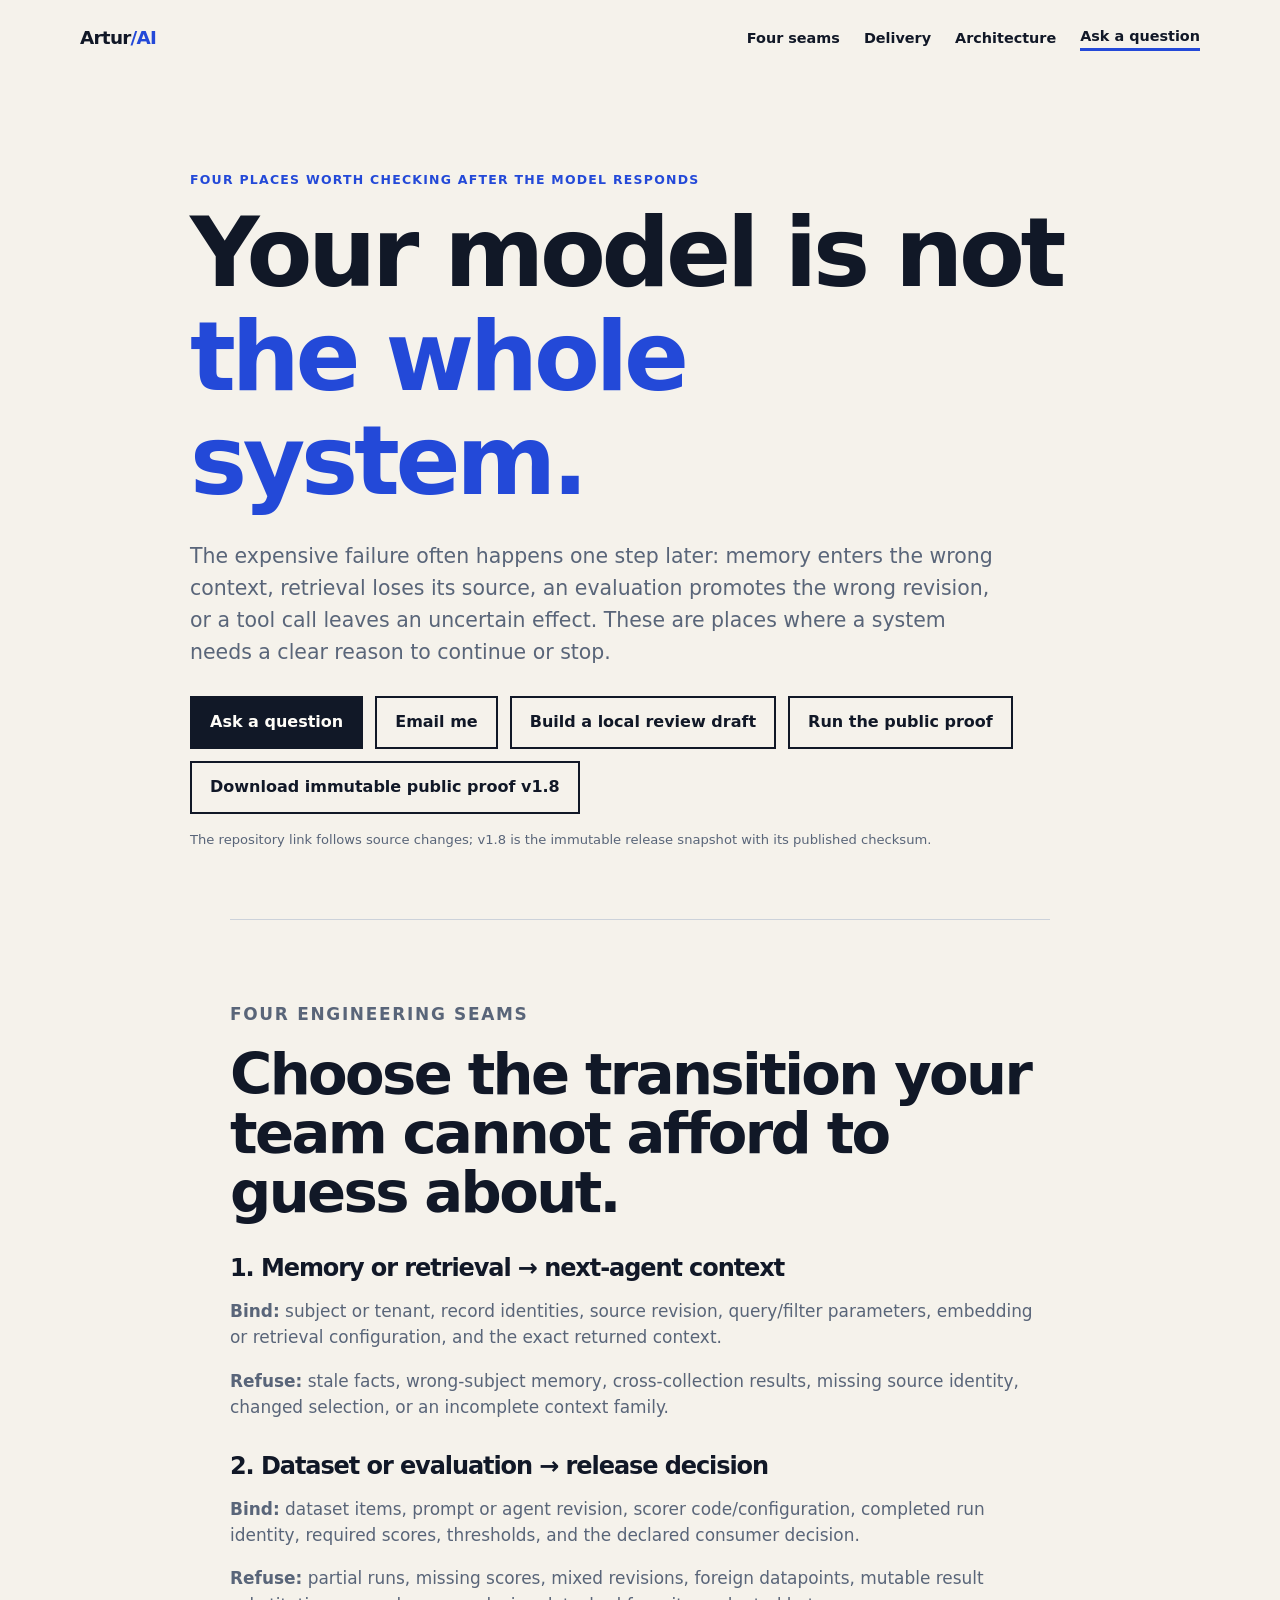
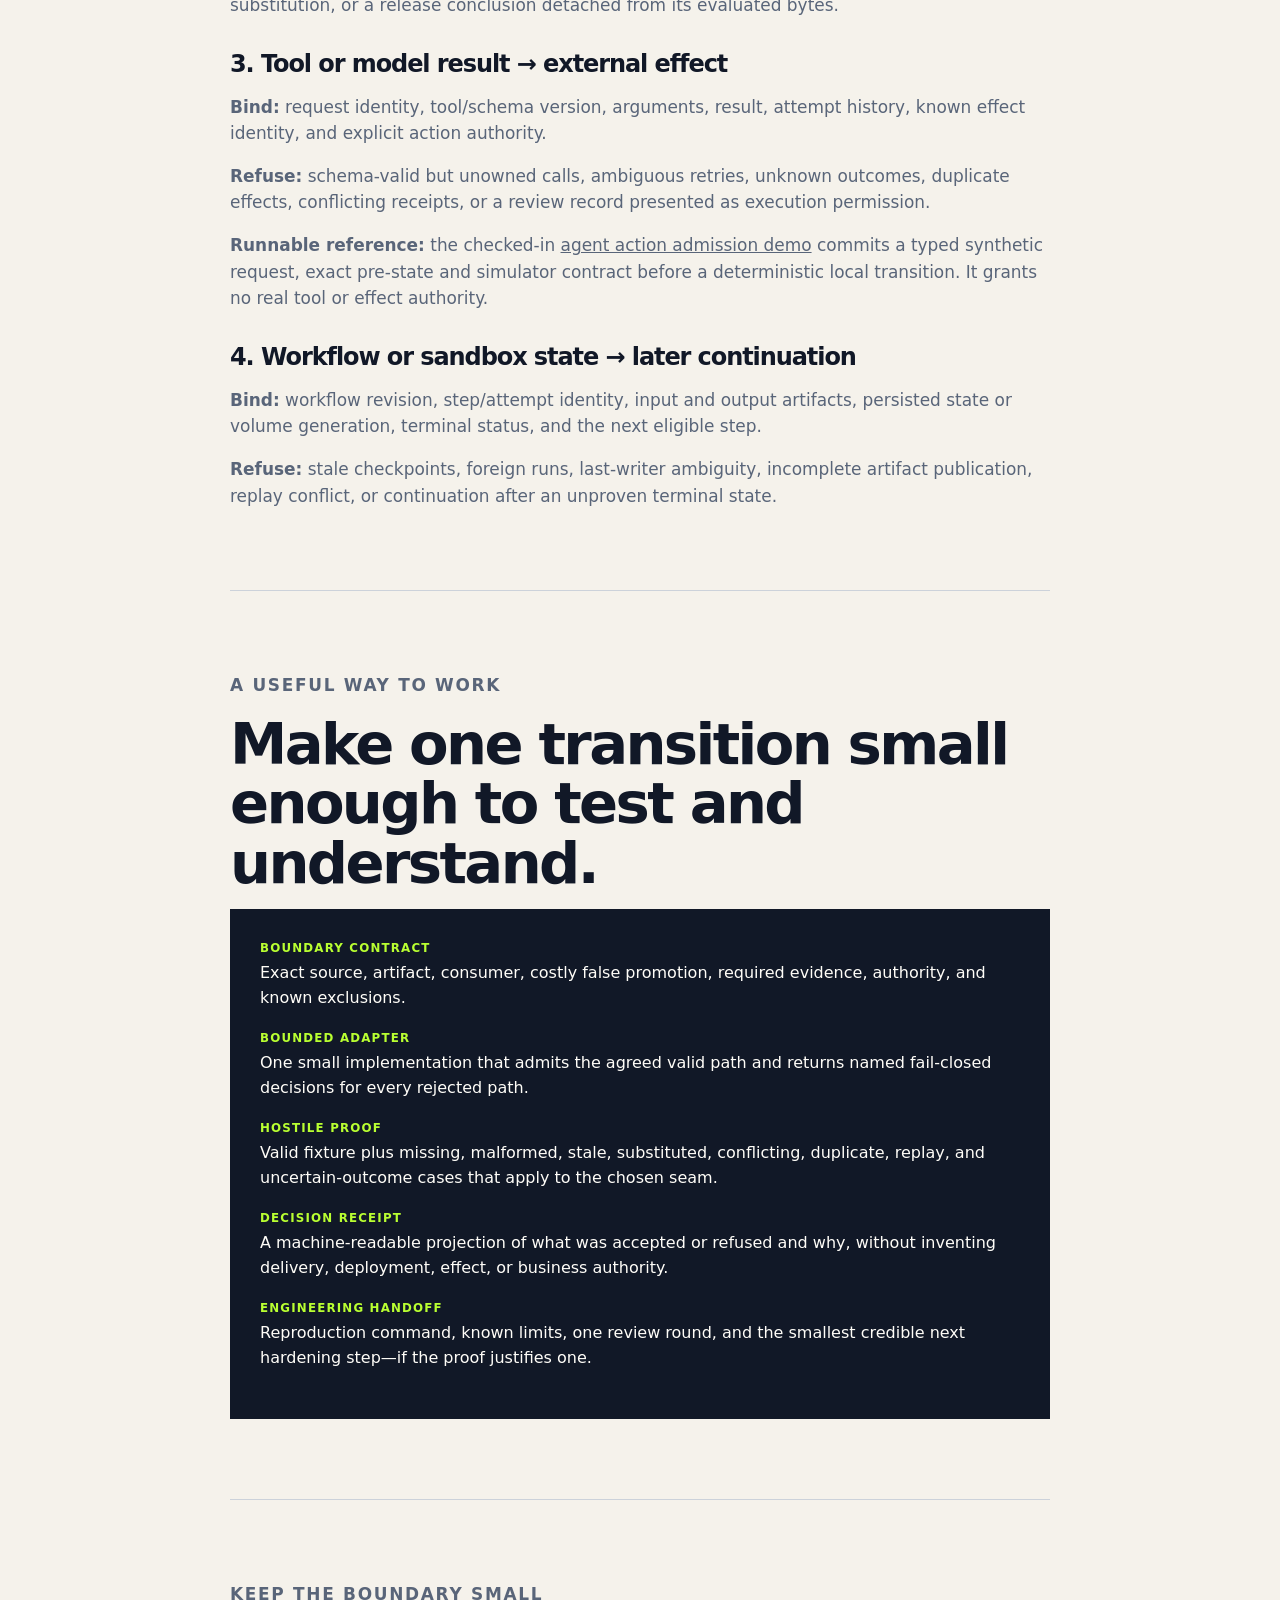
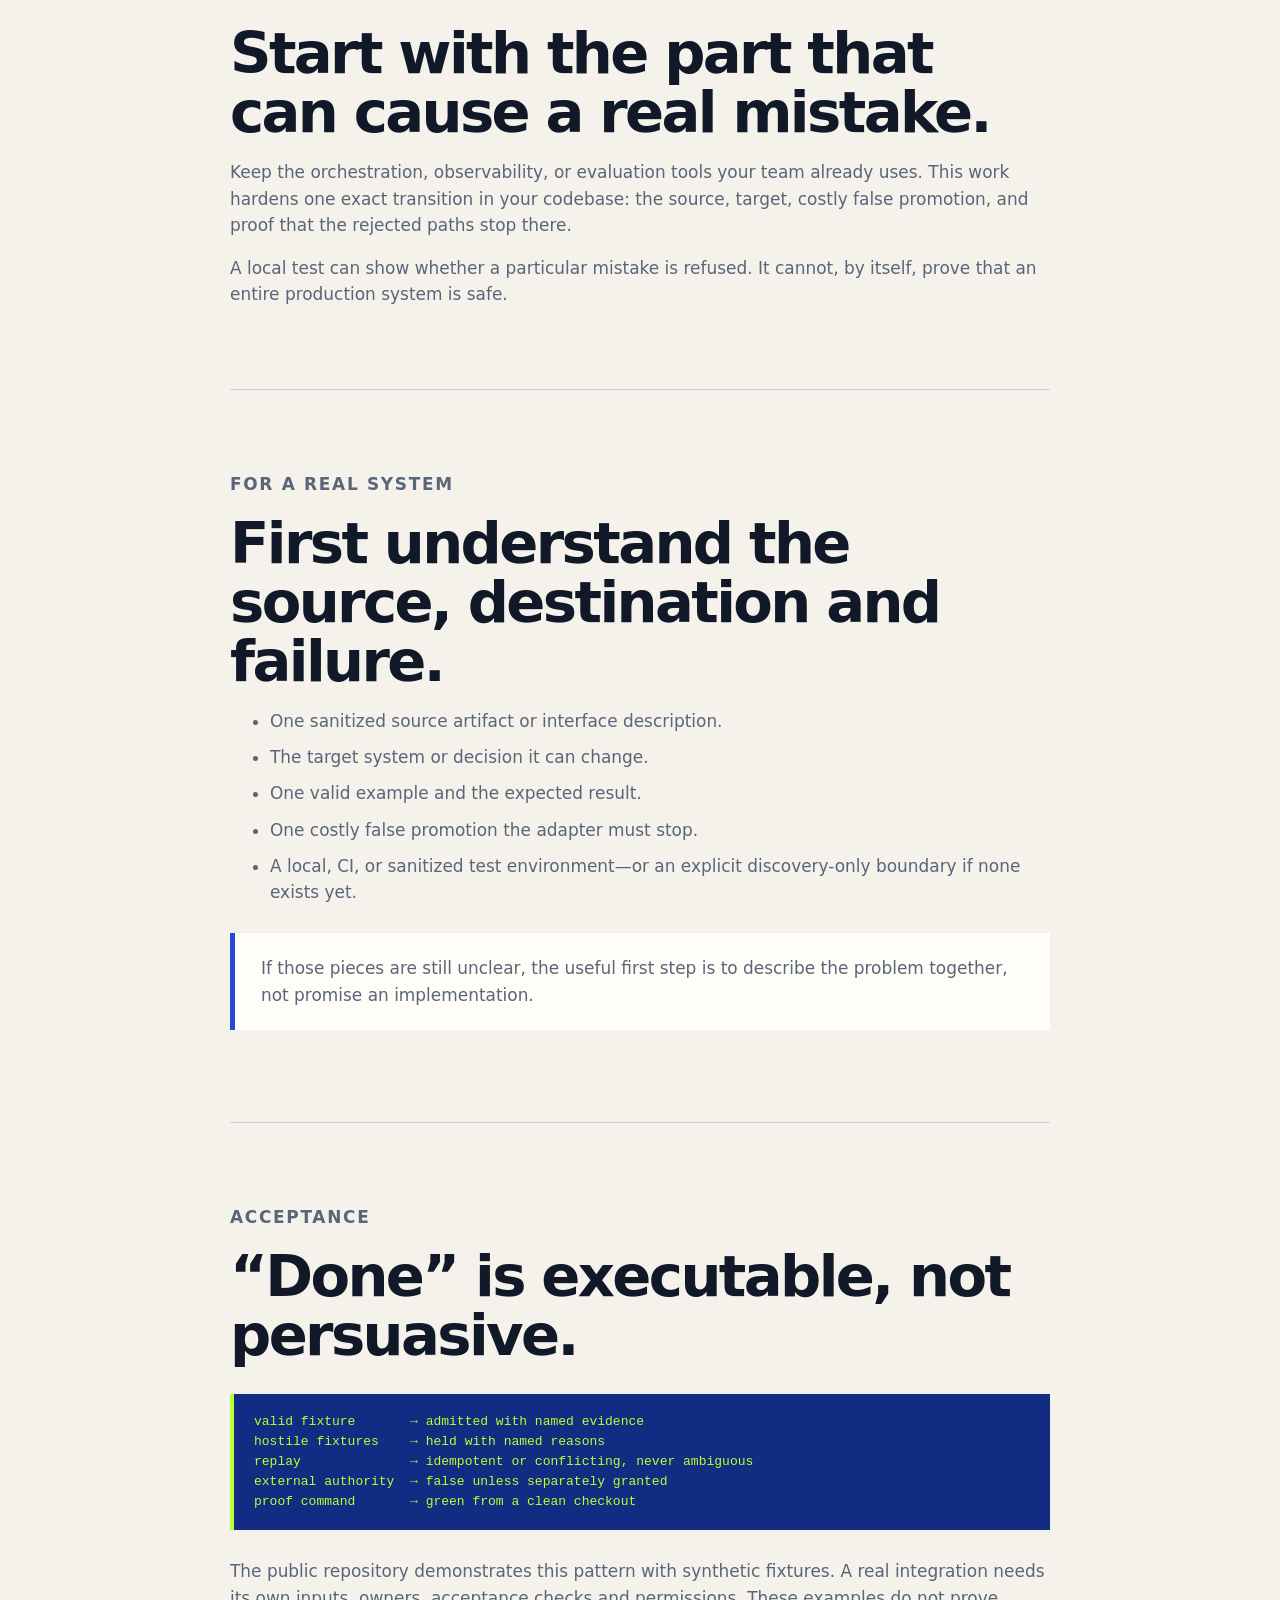
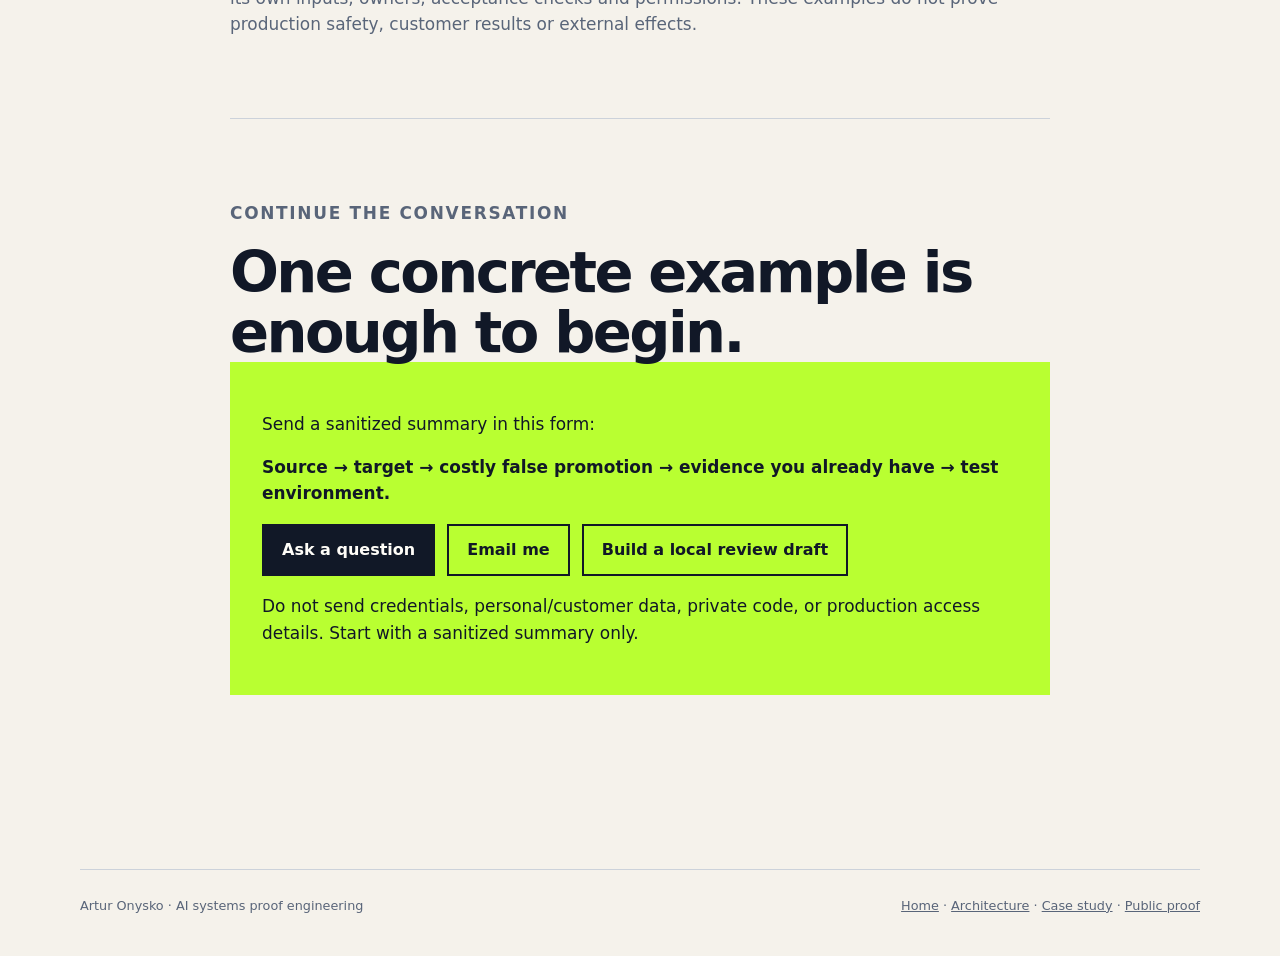
==== commit 27d08417: "Make GitHub Pages content-led and remove fixed offers" ====
--- a/docs/ai-systems-sprint.html
+++ b/docs/ai-systems-sprint.html
@@ -4,17 +4,17 @@
   <meta charset="utf-8">
   <meta name="viewport" content="width=device-width, initial-scale=1">
   <meta name="description" content="Four places where an AI workflow can go wrong after the model responds, with concrete refusal paths and a runnable public reference.">
-  <title>Where AI workflows need a clear stop — DiadkoShmek</title>
+  <title>Where AI workflows need a clear stop — Artur Onysko</title>
   <link rel="canonical" href="https://diadkoshmek.github.io/evidence-gated-agent-workflows/ai-systems-sprint.html">
   <meta property="og:type" content="website">
-  <meta property="og:site_name" content="DiadkoShmek · AI workflow notes">
-  <meta property="og:title" content="Where AI workflows need a clear stop — DiadkoShmek">
+  <meta property="og:site_name" content="Artur Onysko · AI workflow notes">
+  <meta property="og:title" content="Where AI workflows need a clear stop — Artur Onysko">
   <meta property="og:description" content="Four places where an AI workflow can go wrong after the model responds, with a runnable public reference.">
   <meta property="og:url" content="https://diadkoshmek.github.io/evidence-gated-agent-workflows/ai-systems-sprint.html">
   <meta name="twitter:card" content="summary">
   <meta name="twitter:title" content="Where AI workflows need a clear stop">
   <meta name="twitter:description" content="Memory, retrieval, evaluation, tool and workflow handoffs that fail closed before promotion.">
-  <script type="application/ld+json">{"@context":"https://schema.org","@type":"Article","headline":"Where AI workflows need a clear stop","url":"https://diadkoshmek.github.io/evidence-gated-agent-workflows/ai-systems-sprint.html","inLanguage":"en","author":{"@type":"Person","name":"DiadkoShmek"}}</script>
+  <script type="application/ld+json">{"@context":"https://schema.org","@type":"Article","headline":"Where AI workflows need a clear stop","url":"https://diadkoshmek.github.io/evidence-gated-agent-workflows/ai-systems-sprint.html","inLanguage":"en","author":{"@type":"Person","name":"Artur Onysko"}}</script>
   <link rel="stylesheet" href="styles.css">
 </head>
 <body>
@@ -36,7 +36,7 @@
         <p class="lede">The expensive failure often happens one step later: memory enters the wrong context, retrieval loses its source, an evaluation promotes the wrong revision, or a tool call leaves an uncertain effect. These are places where a system needs a clear reason to continue or stop.</p>
         <div class="actions">
           <a class="button primary" href="https://github.com/DiadkoShmek/evidence-gated-agent-workflows/issues/new?template=client-inquiry.yml">Ask a question</a>
-          <a class="button secondary" href="mailto:207617272+DiadkoShmek@users.noreply.github.com?subject=One%20broken%20AI%20handoff">Email me</a>
+          <a class="button secondary" href="mailto:onyskoartur@gmail.com?subject=One%20broken%20AI%20handoff">Email me</a>
           <a class="button secondary" href="en.html#intake">Build a local review draft</a>
           <a class="button secondary" href="https://github.com/DiadkoShmek/evidence-gated-agent-workflows">Run the public proof</a>
           <a class="button secondary" href="https://github.com/DiadkoShmek/evidence-gated-agent-workflows/releases/tag/public-proof-v1.8.0">Download immutable public proof v1.8</a>
@@ -118,7 +118,7 @@
             <p><strong>Source → target → costly false promotion → evidence you already have → test environment.</strong></p>
             <div class="actions">
               <a class="button primary" href="https://github.com/DiadkoShmek/evidence-gated-agent-workflows/issues/new?template=client-inquiry.yml">Ask a question</a>
-              <a class="button secondary" href="mailto:207617272+DiadkoShmek@users.noreply.github.com?subject=One%20broken%20AI%20handoff">Email me</a>
+              <a class="button secondary" href="mailto:onyskoartur@gmail.com?subject=One%20broken%20AI%20handoff">Email me</a>
               <a class="button secondary" href="en.html#intake">Build a local review draft</a>
             </div>
             <p>Do not send credentials, personal/customer data, private code, or production access details. Start with a sanitized summary only.</p>
@@ -129,7 +129,7 @@
   </main>
 
   <footer class="shell">
-    <span>DiadkoShmek · AI systems proof engineering</span>
+    <span>Artur Onysko · AI systems proof engineering</span>
     <span><a href="en.html">Home</a> · <a href="architecture.html">Architecture</a> · <a href="case-study.html">Case study</a> · <a href="https://github.com/DiadkoShmek/evidence-gated-agent-workflows">Public proof</a></span>
   </footer>
 </body>
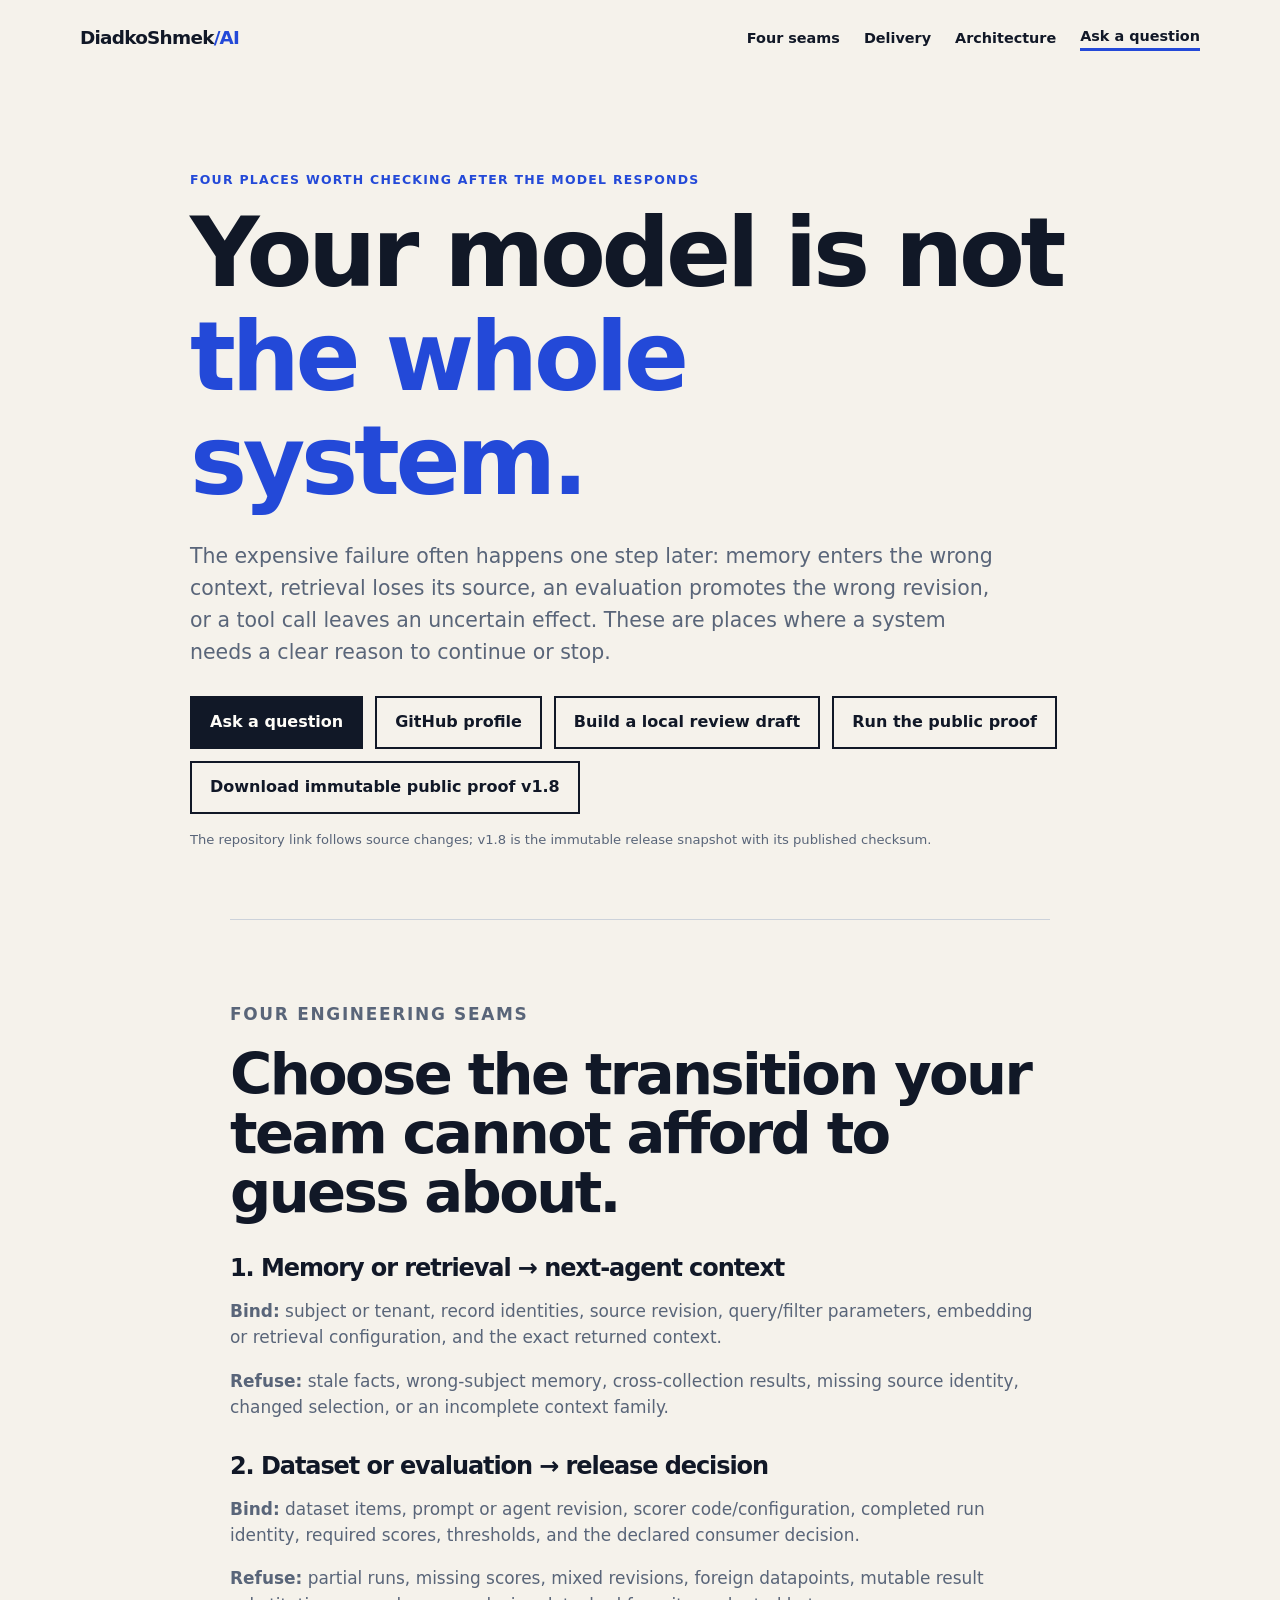
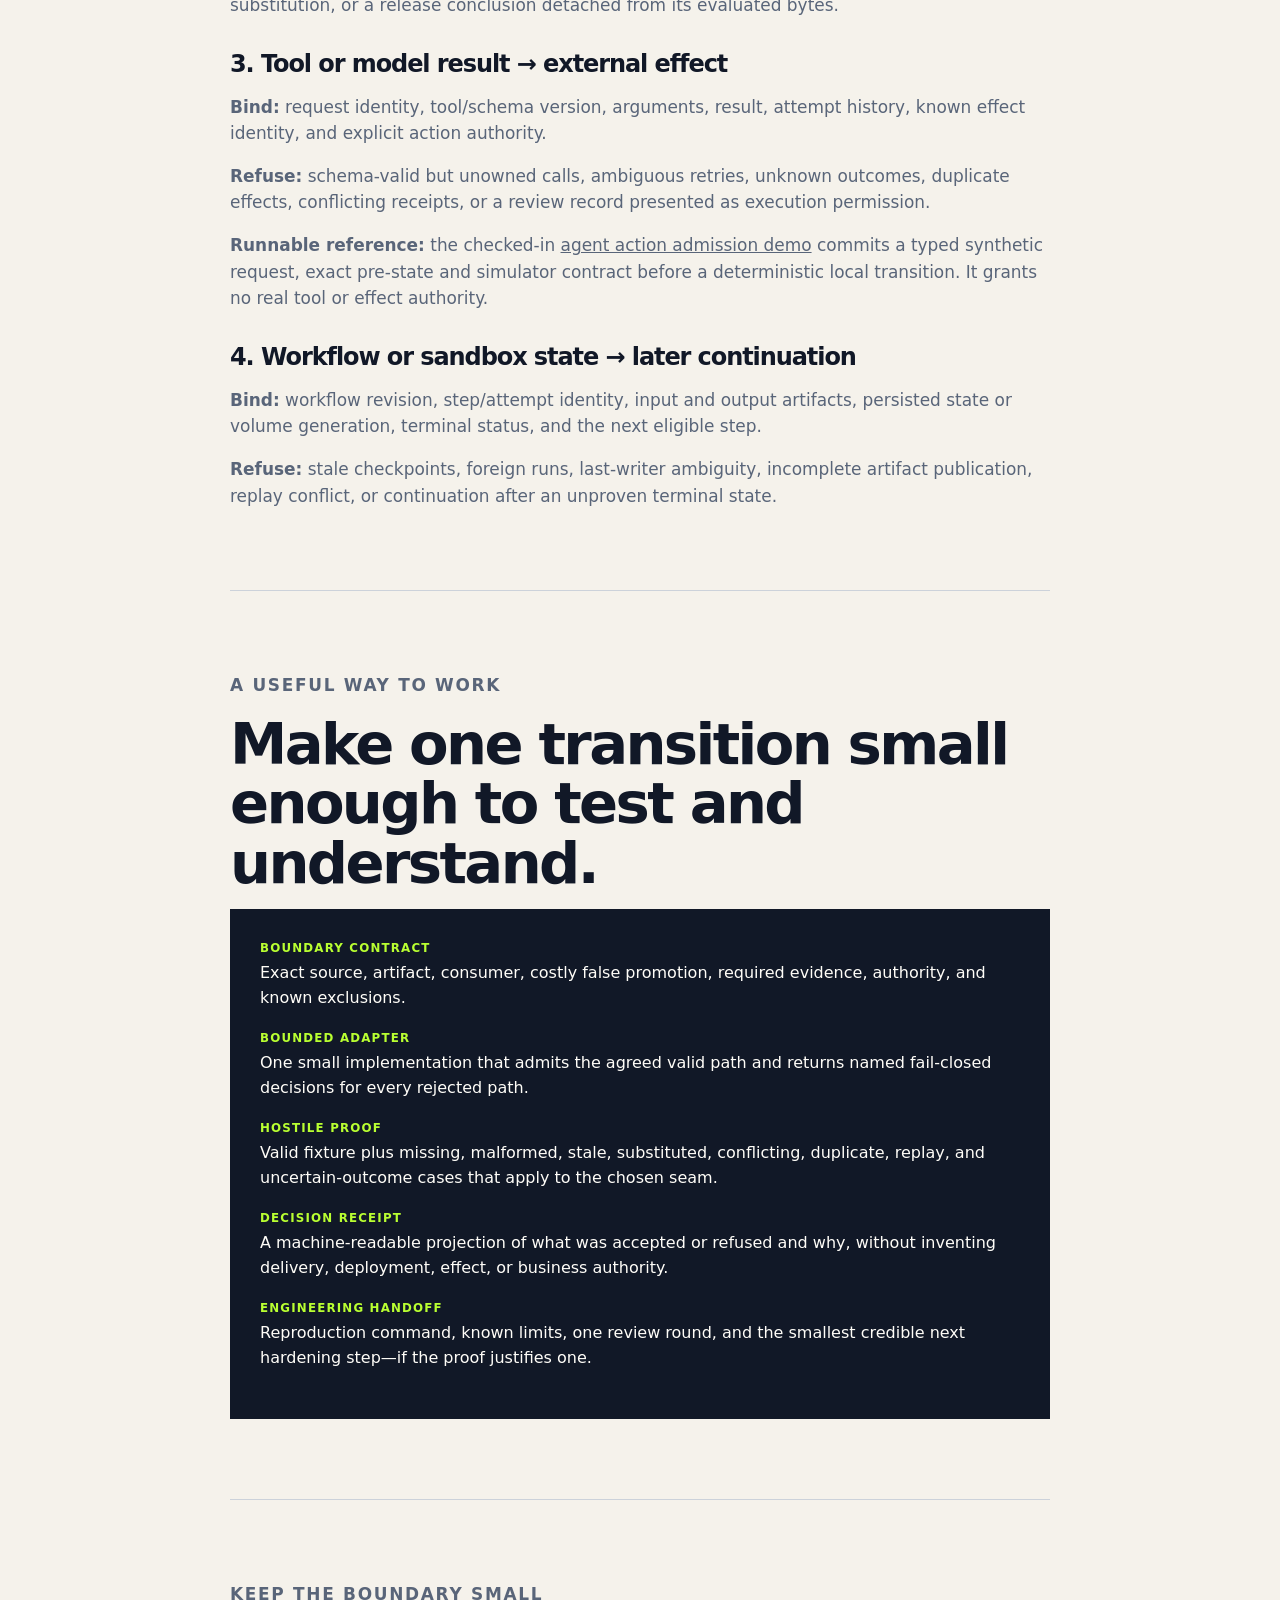
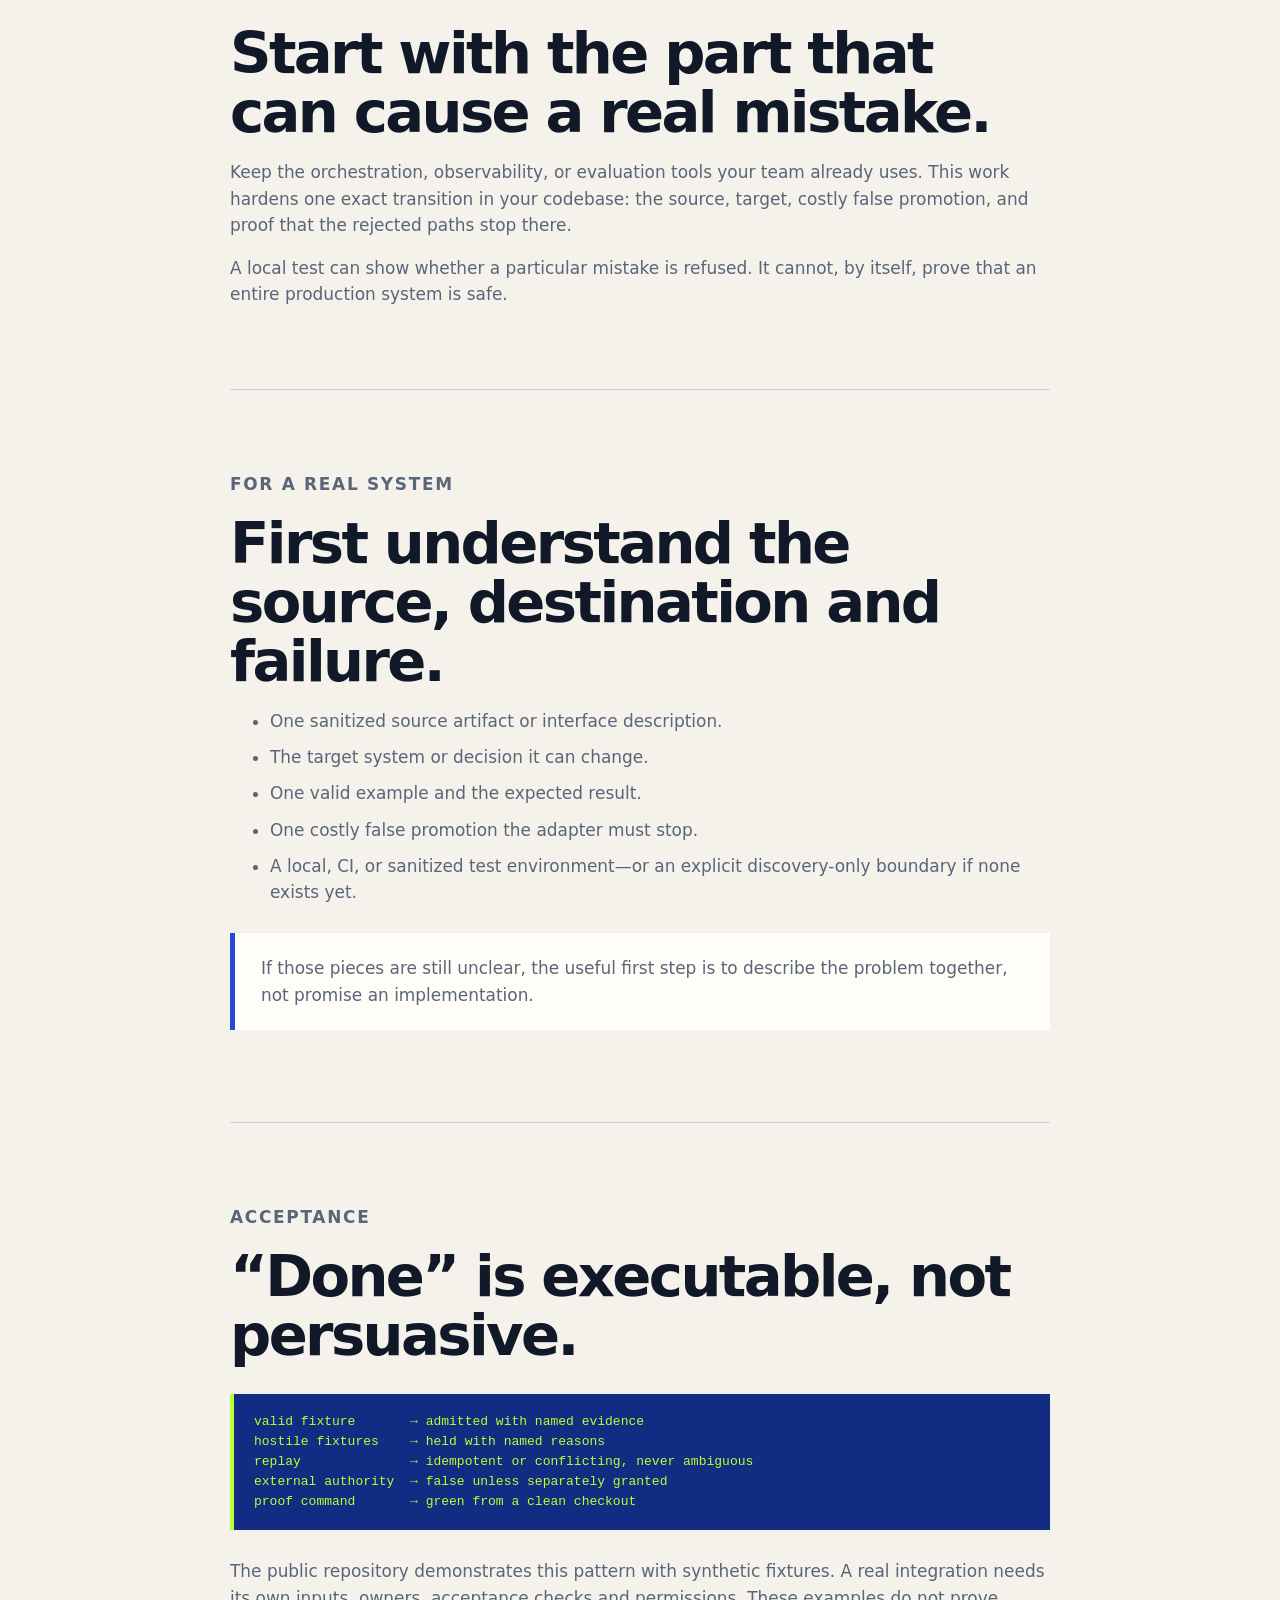
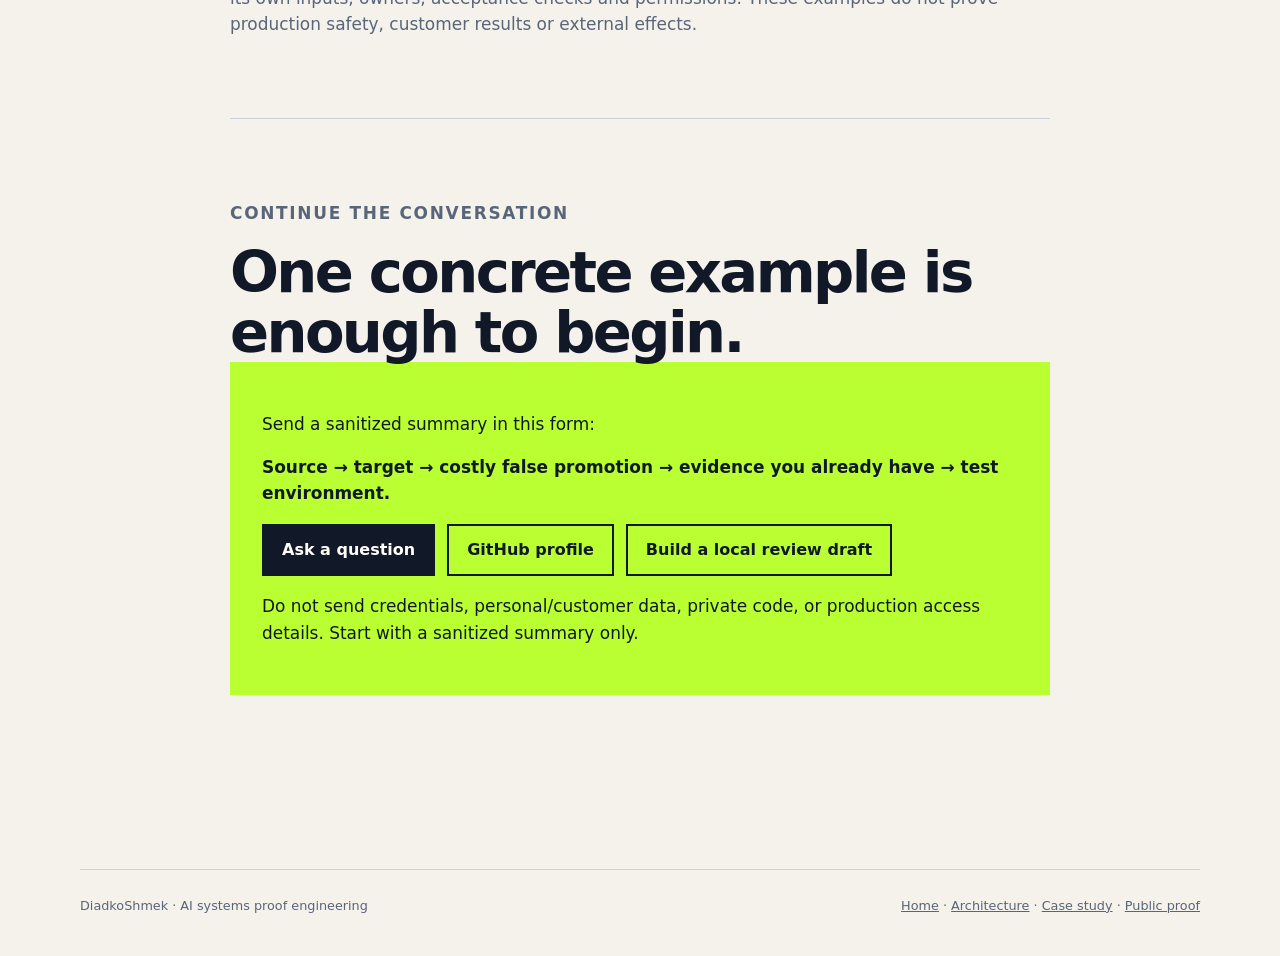
==== commit bf89065c: "Use project attribution and remove personal identity from public materials" ====
--- a/docs/ai-systems-sprint.html
+++ b/docs/ai-systems-sprint.html
@@ -4,22 +4,22 @@
   <meta charset="utf-8">
   <meta name="viewport" content="width=device-width, initial-scale=1">
   <meta name="description" content="Four places where an AI workflow can go wrong after the model responds, with concrete refusal paths and a runnable public reference.">
-  <title>Where AI workflows need a clear stop — Artur Onysko</title>
+  <title>Where AI workflows need a clear stop — DiadkoShmek</title>
   <link rel="canonical" href="https://diadkoshmek.github.io/evidence-gated-agent-workflows/ai-systems-sprint.html">
   <meta property="og:type" content="website">
-  <meta property="og:site_name" content="Artur Onysko · AI workflow notes">
-  <meta property="og:title" content="Where AI workflows need a clear stop — Artur Onysko">
+  <meta property="og:site_name" content="DiadkoShmek · AI workflow notes">
+  <meta property="og:title" content="Where AI workflows need a clear stop — DiadkoShmek">
   <meta property="og:description" content="Four places where an AI workflow can go wrong after the model responds, with a runnable public reference.">
   <meta property="og:url" content="https://diadkoshmek.github.io/evidence-gated-agent-workflows/ai-systems-sprint.html">
   <meta name="twitter:card" content="summary">
   <meta name="twitter:title" content="Where AI workflows need a clear stop">
   <meta name="twitter:description" content="Memory, retrieval, evaluation, tool and workflow handoffs that fail closed before promotion.">
-  <script type="application/ld+json">{"@context":"https://schema.org","@type":"Article","headline":"Where AI workflows need a clear stop","url":"https://diadkoshmek.github.io/evidence-gated-agent-workflows/ai-systems-sprint.html","inLanguage":"en","author":{"@type":"Person","name":"Artur Onysko"}}</script>
+  <script type="application/ld+json">{"@context":"https://schema.org","@type":"Article","headline":"Where AI workflows need a clear stop","url":"https://diadkoshmek.github.io/evidence-gated-agent-workflows/ai-systems-sprint.html","inLanguage":"en","author":{"@type":"Person","name":"DiadkoShmek"}}</script>
   <link rel="stylesheet" href="styles.css">
 </head>
 <body>
   <header class="nav shell">
-    <a class="mark" href="en.html" aria-label="Home">Artur<span>/AI</span></a>
+    <a class="mark" href="en.html" aria-label="Home">DiadkoShmek<span>/AI</span></a>
     <nav aria-label="AI systems navigation">
       <a href="#seams">Four seams</a>
       <a href="#delivery">Delivery</a>
@@ -36,7 +36,7 @@
         <p class="lede">The expensive failure often happens one step later: memory enters the wrong context, retrieval loses its source, an evaluation promotes the wrong revision, or a tool call leaves an uncertain effect. These are places where a system needs a clear reason to continue or stop.</p>
         <div class="actions">
           <a class="button primary" href="https://github.com/DiadkoShmek/evidence-gated-agent-workflows/issues/new?template=client-inquiry.yml">Ask a question</a>
-          <a class="button secondary" href="mailto:onyskoartur@gmail.com?subject=One%20broken%20AI%20handoff">Email me</a>
+          <a class="button secondary" href="https://github.com/DiadkoShmek">GitHub profile</a>
           <a class="button secondary" href="en.html#intake">Build a local review draft</a>
           <a class="button secondary" href="https://github.com/DiadkoShmek/evidence-gated-agent-workflows">Run the public proof</a>
           <a class="button secondary" href="https://github.com/DiadkoShmek/evidence-gated-agent-workflows/releases/tag/public-proof-v1.8.0">Download immutable public proof v1.8</a>
@@ -118,7 +118,7 @@
             <p><strong>Source → target → costly false promotion → evidence you already have → test environment.</strong></p>
             <div class="actions">
               <a class="button primary" href="https://github.com/DiadkoShmek/evidence-gated-agent-workflows/issues/new?template=client-inquiry.yml">Ask a question</a>
-              <a class="button secondary" href="mailto:onyskoartur@gmail.com?subject=One%20broken%20AI%20handoff">Email me</a>
+              <a class="button secondary" href="https://github.com/DiadkoShmek">GitHub profile</a>
               <a class="button secondary" href="en.html#intake">Build a local review draft</a>
             </div>
             <p>Do not send credentials, personal/customer data, private code, or production access details. Start with a sanitized summary only.</p>
@@ -129,7 +129,7 @@
   </main>
 
   <footer class="shell">
-    <span>Artur Onysko · AI systems proof engineering</span>
+    <span>DiadkoShmek · AI systems proof engineering</span>
     <span><a href="en.html">Home</a> · <a href="architecture.html">Architecture</a> · <a href="case-study.html">Case study</a> · <a href="https://github.com/DiadkoShmek/evidence-gated-agent-workflows">Public proof</a></span>
   </footer>
 </body>
--- a/docs/styles.css
+++ b/docs/styles.css
@@ -156,6 +156,14 @@
 .article-cta p { color: var(--ink); }
 .closing { border-top: 1px solid var(--line); padding: 96px 0 112px; }
 .closing h2 { margin-bottom: 30px; }
+.advanced-disclosure { border: 1px solid var(--line); margin-block: 28px; padding: 22px; }
+.advanced-disclosure > summary { cursor: pointer; overflow-wrap: anywhere; }
+.advanced-disclosure > summary span { color: var(--blue); font-size: .76rem; font-weight: 800; letter-spacing: .06em; margin-right: 12px; }
+.advanced-disclosure > summary strong { font-size: 1.1rem; }
+.advanced-disclosure > summary:focus-visible, .trace-method > summary:focus-visible { outline: 3px solid var(--blue); outline-offset: 8px; }
+.advanced-disclosure > .section { padding-block: 36px 12px; }
+.trace-method { color: var(--muted); font-size: .88rem; margin-top: 16px; }
+.trace-method > summary { cursor: pointer; font-weight: 700; }
 footer { border-top: 1px solid var(--line); padding: 26px 0 40px; display: flex; justify-content: space-between; gap: 16px; color: var(--muted); font-size: .8rem; }
 
 @media (max-width: 760px) {
@@ -174,7 +182,10 @@
   .decision-offer { align-items: flex-start; flex-direction: column; }
   .trace-details, .core-details { grid-template-columns: 1fr; }
   .section { padding-block: 74px; }
-  .cards article { min-height: 220px; }
+  .cards article { min-height: 0; padding: 22px; }
+  .cards h3 { margin-top: 22px; }
+  .decision-grid h3 { margin-top: 20px; }
+  .progression-steps h3 { margin-top: 24px; }
   footer { flex-direction: column; }
 }
 
